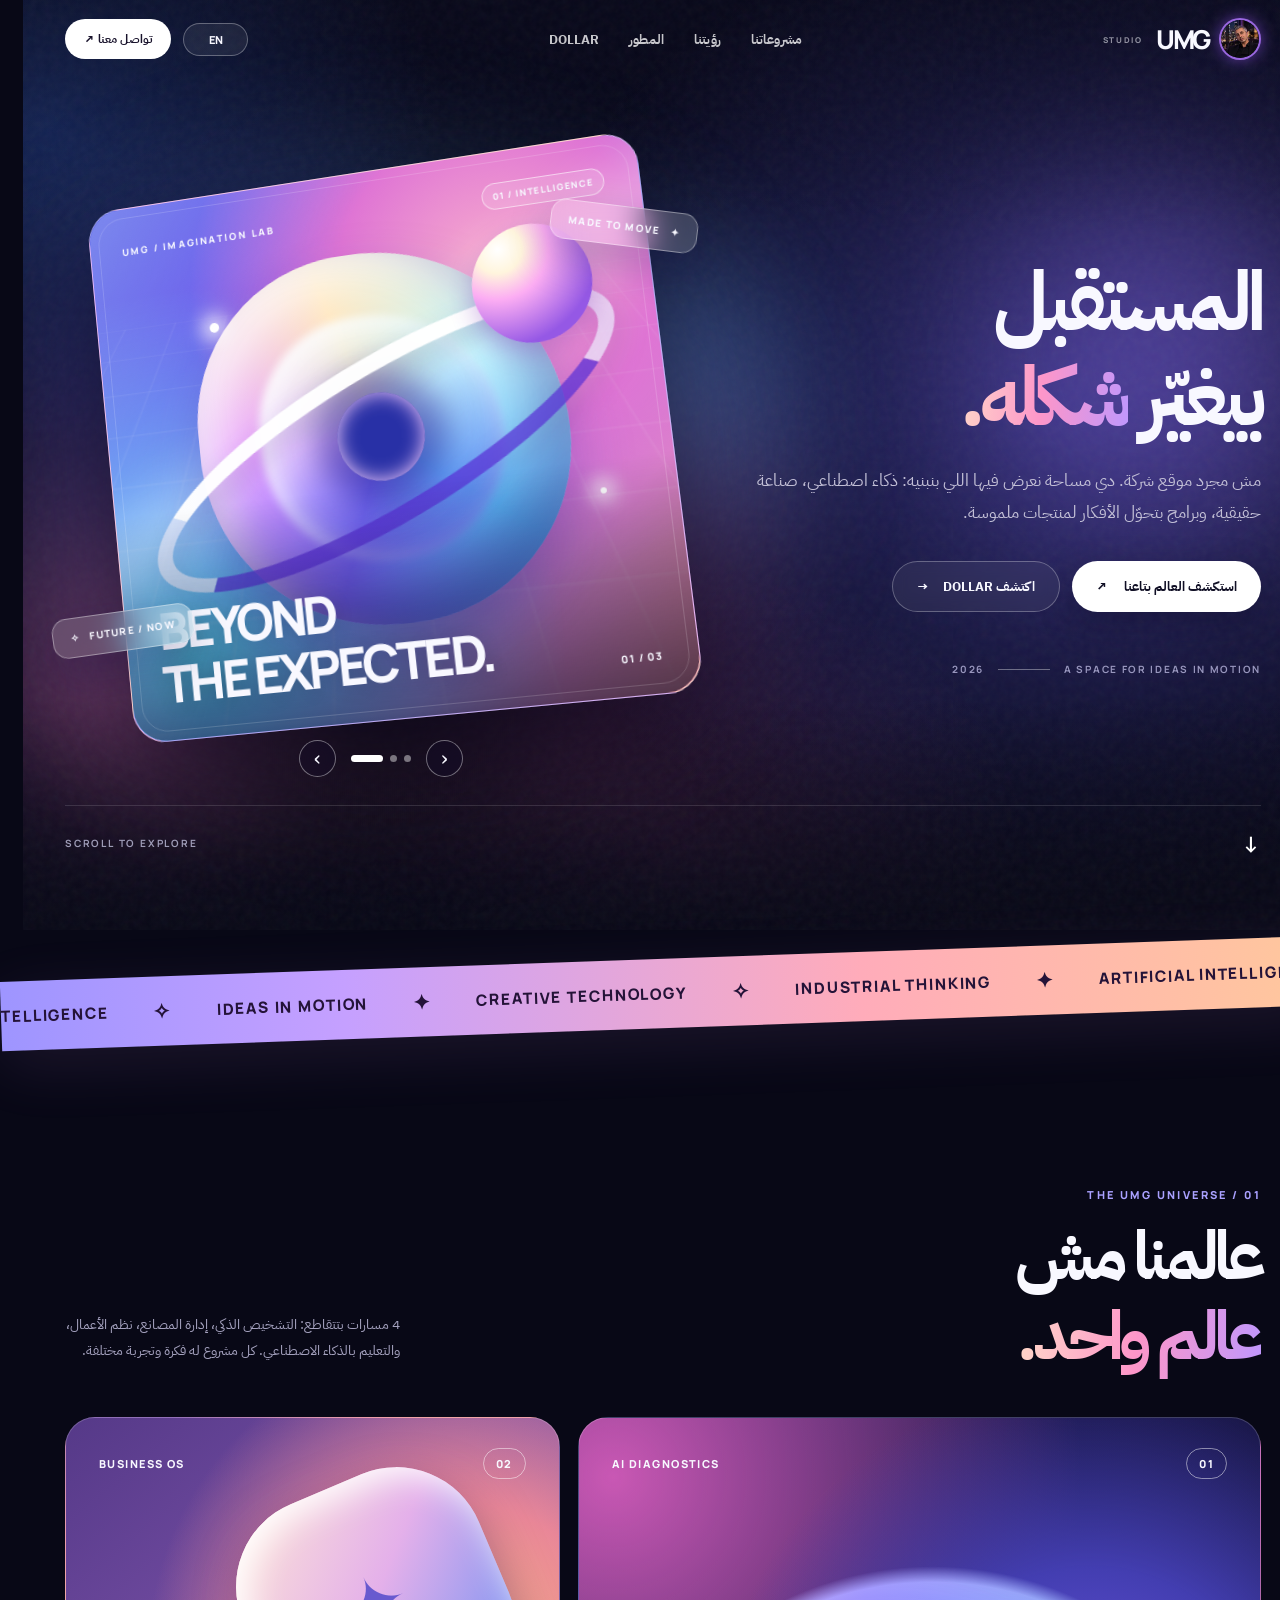
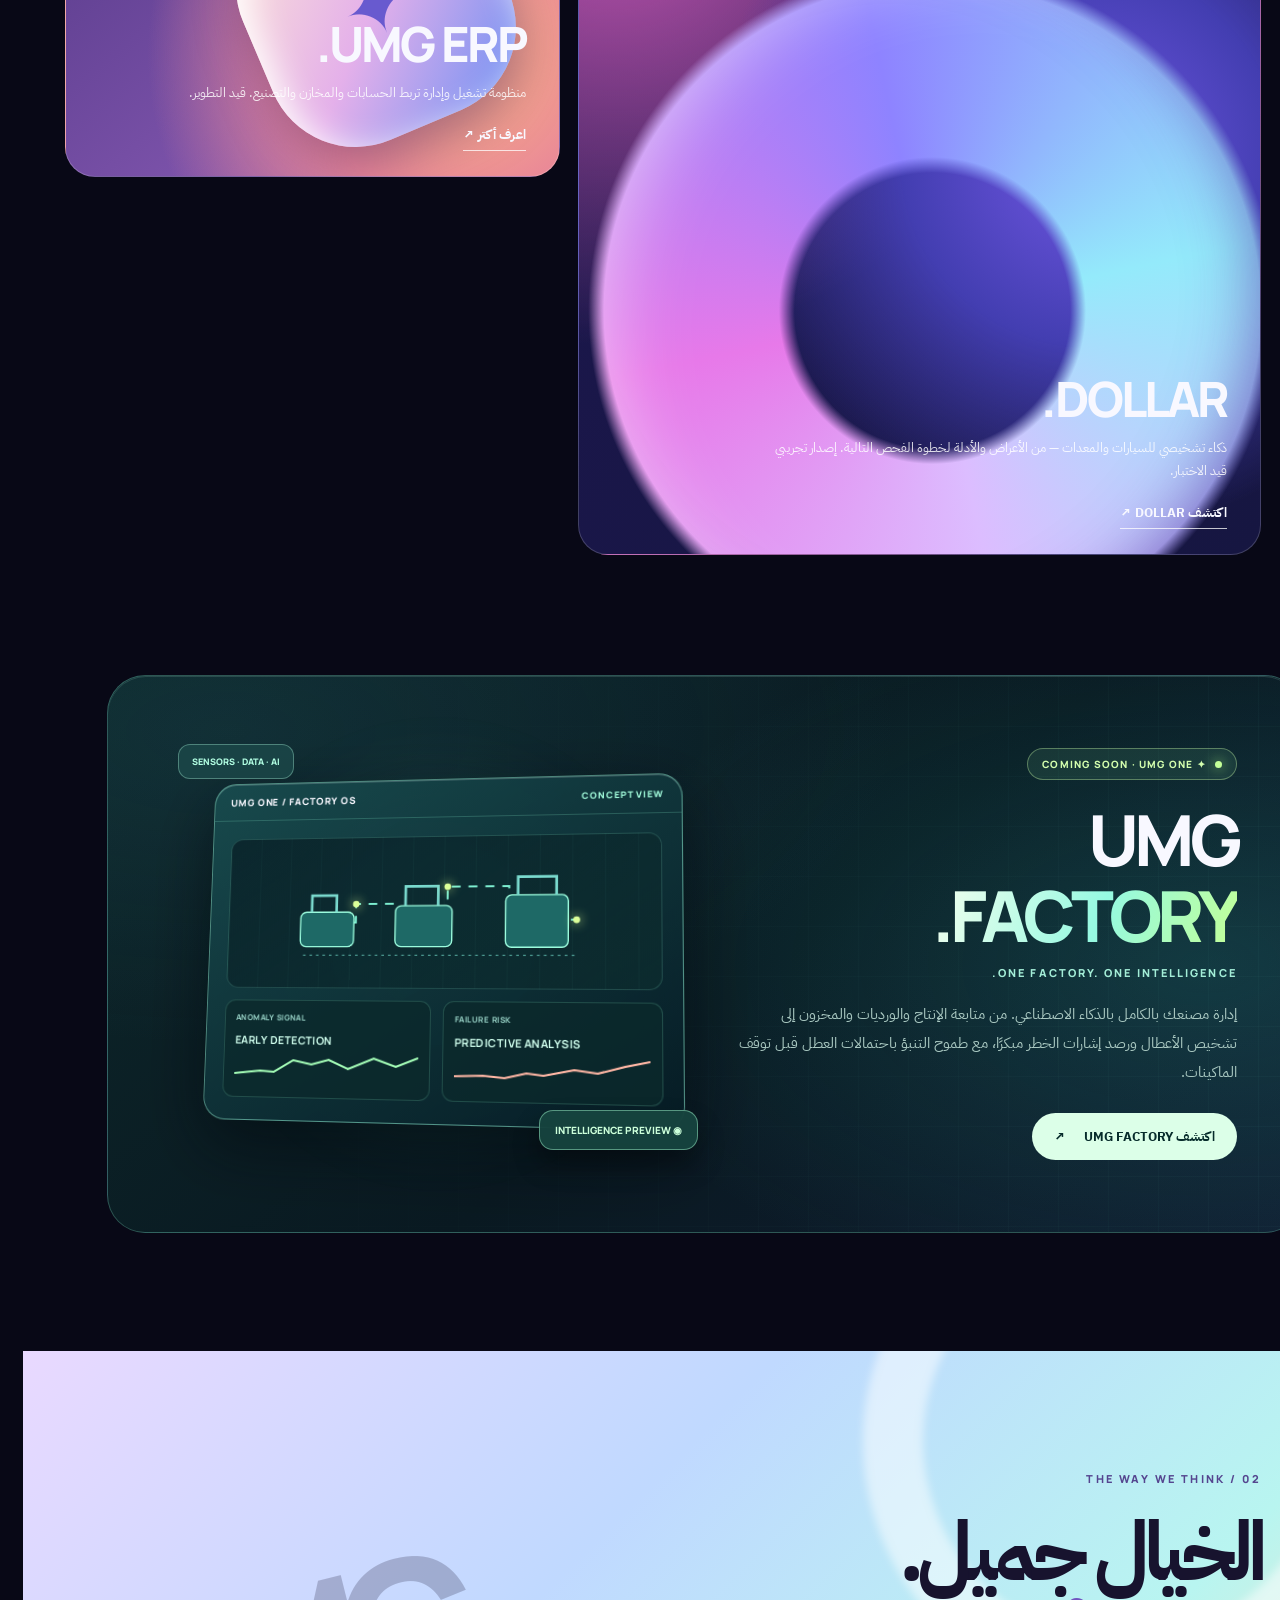
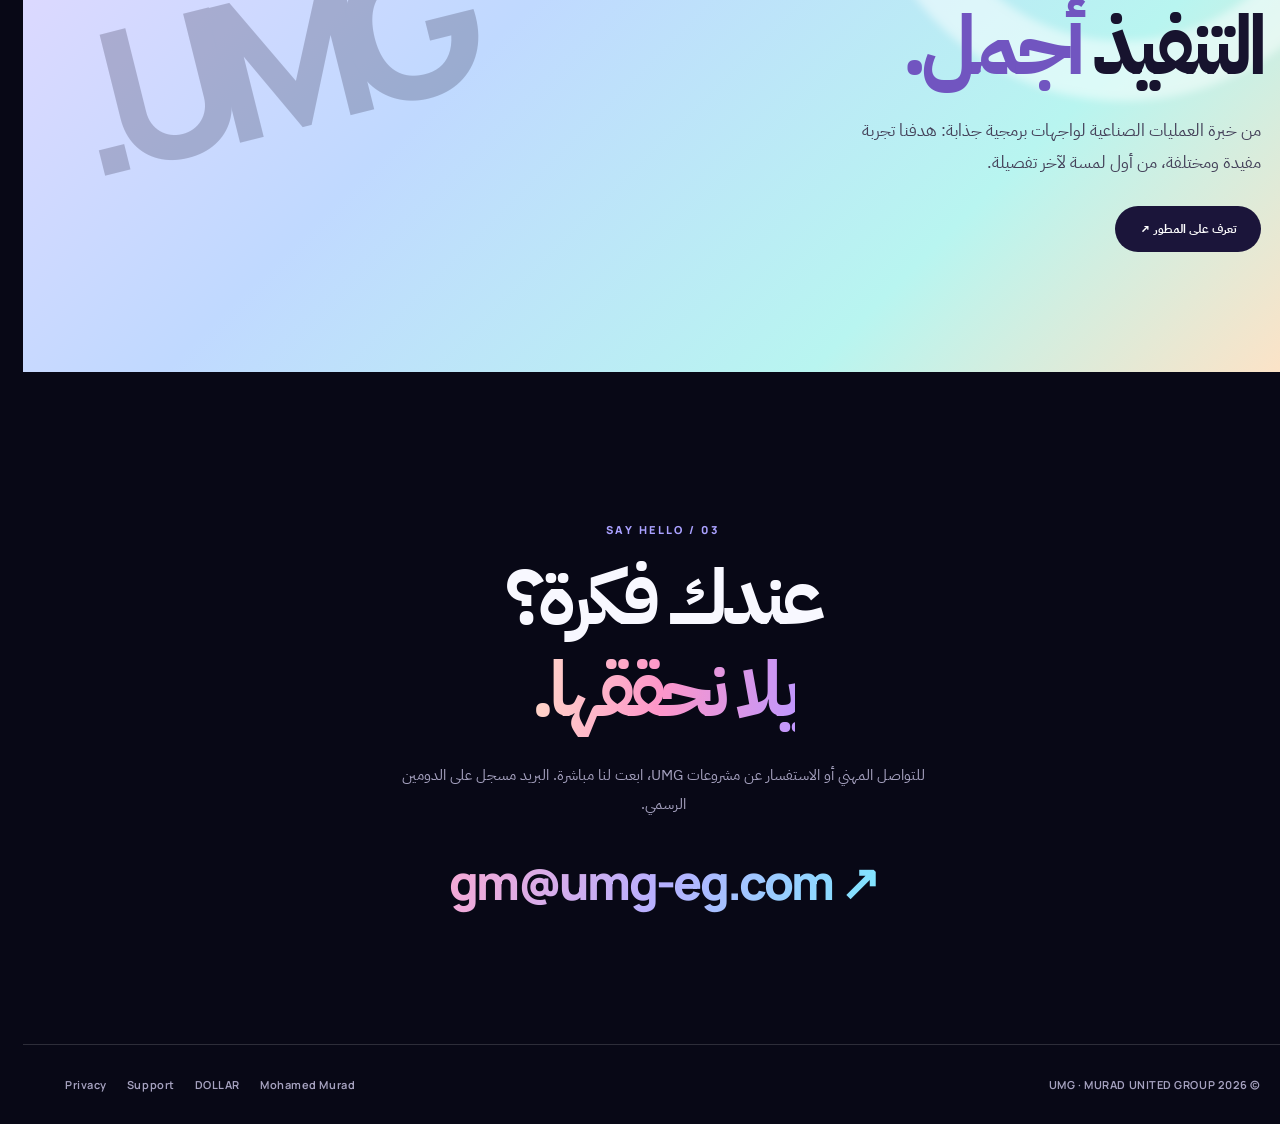
==== index.html @ e3a5de1d "feat(header): use Mohmd Murad original portrait beside UMG brand" ====
<!DOCTYPE html>
<html lang="ar" dir="rtl">
<head>
<meta charset="utf-8">
<meta name="viewport" content="width=device-width,initial-scale=1,viewport-fit=cover">
<meta name="theme-color" content="#08091b">
<meta name="description" content="UMG | Murad United Group — a creative universe bridging real-world manufacturing, AI, software and future-facing ideas.">
<meta property="og:type" content="website"><meta property="og:title" content="UMG — The Future Takes Shape"><meta property="og:description" content="Where industrial intelligence meets extraordinary ideas."><meta property="og:url" content="https://umg-eg.com/">
<link rel="canonical" href="https://umg-eg.com/">
<link rel="icon" type="image/png" href="/assets/logo/favicon.png">
<link rel="apple-touch-icon" href="/assets/logo/umg-logo.png">
<title>UMG — The Future Takes Shape</title>
<link rel="preconnect" href="https://fonts.googleapis.com">
<link rel="preconnect" href="https://fonts.gstatic.com" crossorigin>
<link href="https://fonts.googleapis.com/css2?family=Manrope:wght@400;500;600;700;800&family=IBM+Plex+Sans+Arabic:wght@400;500;600;700&display=swap" rel="stylesheet">
<style>
:root{color-scheme:dark;--ink:#f8f8ff;--dim:#bab9d1;--dark:#090919;--stroke:rgba(255,255,255,.15);--cyan:#83fbff;--pink:#ff89d8;--purple:#a295ff;--orange:#ffc68b;--green:#9effd7;--page:1250px;font-family:"IBM Plex Sans Arabic","Manrope",system-ui,sans-serif}
*{box-sizing:border-box}html{scroll-behavior:smooth}body{margin:0;background:#080816;color:var(--ink);overflow-x:hidden}a{color:inherit;text-decoration:none}button{font:inherit;color:inherit}::selection{background:#9d8aff;color:#090919}
.container{width:min(var(--page),calc(100% - 84px));margin-inline:auto}
#progress{position:fixed;top:0;left:0;height:3px;background:linear-gradient(90deg,#65e7fd,#e68cfa,#ffc17f);z-index:200;width:0;pointer-events:none}
.topbar{position:fixed;top:0;inset-inline:0;z-index:60;padding:18px 0;transition:background .3s,backdrop-filter .3s}
.topbar.is-scrolled{background:rgba(8,8,23,.72);backdrop-filter:blur(23px);border-bottom:1px solid rgba(255,255,255,.06)}
.nav-inner{display:flex;align-items:center;justify-content:space-between;gap:28px}
.brand{display:inline-flex;align-items:center;gap:10px;font-family:Manrope,sans-serif;font-weight:800;font-size:26px;letter-spacing:-.095em;white-space:nowrap}
.brand-mark{display:grid;place-items:center;width:42px;height:42px;border:1px solid rgba(255,255,255,.32);border-radius:13px;background:linear-gradient(142deg,rgba(255,255,255,.27),rgba(139,112,255,.1));box-shadow:inset 0 1px rgba(255,255,255,.25);font-size:11px;letter-spacing:-.06em}
.brand-mark b{background:linear-gradient(120deg,#fff,#8de8ff,#ffa4ea);-webkit-background-clip:text;background-clip:text;color:transparent}
.desktop-links{display:flex;align-items:center;gap:30px;font-weight:650;font-size:13px;color:rgba(255,255,255,.77)}.desktop-links a{transition:color .2s}.desktop-links a:hover{color:white}
.nav-tools{display:flex;gap:12px;align-items:center}.language{border:1px solid rgba(255,255,255,.3);background:rgba(255,255,255,.07);cursor:pointer;padding:8px 15px;border-radius:99px;font:800 11px Manrope,sans-serif;min-width:65px}.nav-contact{background:white;color:#18122b;padding:11px 19px;border-radius:99px;font-weight:800;font-size:12px;white-space:nowrap}
.hamburger{display:none;background:rgba(255,255,255,.1);border:1px solid var(--stroke);border-radius:50%;width:40px;height:40px;cursor:pointer}
.mobile-menu{display:none}
.hero{position:relative;min-height:930px;isolation:isolate;overflow:hidden;background:#08081b;padding-top:125px}
.hero::before{content:"";position:absolute;inset:0;z-index:-5;background:radial-gradient(ellipse 54% 65% at 81% 44%,rgba(91,87,226,.38),transparent 82%),radial-gradient(ellipse 39% 44% at 2% 14%,rgba(55,111,237,.3),transparent 78%),radial-gradient(ellipse 34% 37% at 51% 90%,rgba(218,82,165,.19),transparent 80%)}
.hero::after{content:"";position:absolute;inset:0;z-index:-3;background:linear-gradient(0deg,#080816 0,transparent 25%,transparent 75%,rgba(5,6,20,.3) 100%);pointer-events:none}
.aurora{position:absolute;z-index:-4;pointer-events:none;filter:blur(70px);opacity:.5;border-radius:50%;animation:floatAurora 15s ease-in-out infinite alternate}
.aurora-a{width:600px;height:520px;top:100px;right:-150px;background:radial-gradient(circle,#9470ff,transparent 65%)}
.aurora-b{width:520px;height:480px;bottom:0;left:-120px;background:radial-gradient(circle,#fd72cb,transparent 69%);animation-delay:-8s}
.aurora-c{width:360px;height:380px;top:200px;left:35%;background:radial-gradient(circle,#3bacff,transparent 70%);animation-delay:-4s}
@keyframes floatAurora{to{transform:translate3d(12%,8%,0) scale(1.2)}}
.glass-grain{position:absolute;inset:0;opacity:.19;z-index:-2;pointer-events:none;background-image:url("data:image/svg+xml,%3Csvg viewBox='0 0 160 160' xmlns='http://www.w3.org/2000/svg'%3E%3Cfilter id='n'%3E%3CfeTurbulence type='fractalNoise' baseFrequency='.75' numOctaves='3' stitchTiles='stitch'/%3E%3C/filter%3E%3Crect width='100%25' height='100%25' filter='url(%23n)' opacity='.25'/%3E%3C/svg%3E")}
.hero-layout{display:grid;grid-template-columns:.93fr 1.07fr;align-items:center;gap:14px;min-height:680px}
.hero-copy{position:relative;z-index:8;padding-bottom:30px}
.eyebrow{display:inline-flex;align-items:center;gap:10px;letter-spacing:.26em;font:700 11px Manrope,sans-serif;color:#ececff;text-transform:uppercase}
.glow-dot{display:inline-block;width:8px;height:8px;border-radius:50%;background:var(--cyan);box-shadow:0 0 17px var(--cyan)}
h1,h2,h3,p{margin-top:0}
.hero h1{font-weight:700;line-height:1.16;font-size:clamp(57px,6.4vw,101px);letter-spacing:-.075em;margin:31px 0 20px;text-wrap:balance}
.grad-text{background:linear-gradient(95deg,#ffd9c8 0%,#fd96c9 25%,#bd97ff 52%,#82e8fe 82%,#abfff1 100%);-webkit-background-clip:text;background-clip:text;color:transparent;background-size:200% 100%;animation:gradFlow 8s ease-in-out infinite alternate}
@keyframes gradFlow{to{background-position:100% 0}}
.hero-description{max-width:505px;line-height:1.95;color:#c2bfd6;font-size:clamp(15px,1.3vw,18px);margin-bottom:32px}
.hero-buttons{display:flex;align-items:center;gap:12px;flex-wrap:wrap}
.primary-btn{display:inline-flex;align-items:center;justify-content:center;gap:16px;background:white;color:#100f25;padding:16px 24px;border-radius:99px;font-weight:800;font-size:13px;box-shadow:0 12px 35px rgba(5,5,19,.25);transition:transform .25s,box-shadow .25s}.primary-btn:hover{transform:translateY(-4px);box-shadow:0 18px 50px rgba(179,165,255,.2)}
.ghost-btn{display:inline-flex;align-items:center;gap:14px;border:1px solid rgba(255,255,255,.28);padding:15px 24px;border-radius:99px;background:rgba(255,255,255,.06);backdrop-filter:blur(8px);font-weight:650;font-size:13px;transition:background .2s}.ghost-btn:hover{background:rgba(255,255,255,.15)}
.hero-micro{margin-top:50px;display:flex;align-items:center;gap:14px;font:700 10px Manrope,sans-serif;letter-spacing:.17em;color:#9997be;text-transform:uppercase}
.hero-micro i{display:block;width:52px;height:1px;background:rgba(255,255,255,.37)}
/* Kinetic visual stage */
.kinetic{position:relative;width:min(100%,640px);aspect-ratio:1/1.05;justify-self:end;perspective:1500px;touch-action:pan-y}
.stage-glow{position:absolute;inset:7% -10% 3%;background:conic-gradient(from 20deg,rgba(81,186,254,.5),rgba(234,93,180,.55),rgba(226,133,91,.4),rgba(107,91,229,.7),rgba(81,186,254,.5));filter:blur(72px);opacity:.5;border-radius:50%;animation:rotateGlow 22s linear infinite}
@keyframes rotateGlow{to{transform:rotate(360deg)}}
.stage-shadow{position:absolute;inset:18% 0 0;border-radius:50%;background:radial-gradient(ellipse,rgba(2,2,16,.7),transparent 70%);transform:translateY(20%) scaleX(.75);filter:blur(25px)}
.flipbox{position:absolute;inset:5% 5% 12%;border-radius:34px;transform-style:preserve-3d;transform:rotate(-7deg) rotateY(-9deg) rotateX(5deg);transition:transform .75s cubic-bezier(.22,1,.36,1),box-shadow .6s;box-shadow:0 42px 100px rgba(0,0,20,.6),inset 0 0 2px rgba(255,255,255,.7);cursor:grab}
.flipbox.is-flipping{transform:rotate(3deg) rotateY(88deg) scale(.88)!important}
.poster{position:absolute;inset:0;overflow:hidden;border-radius:34px;border:1px solid rgba(255,255,255,.49);background:linear-gradient(145deg,#454ceb,#d772ef,#ffac95);backface-visibility:hidden;isolation:isolate;box-shadow:inset 0 3px rgba(255,255,255,.34)}
.poster:before{content:"";position:absolute;inset:0;z-index:4;pointer-events:none;background:linear-gradient(142deg,rgba(255,255,255,.22),transparent 25% 77%,rgba(0,0,0,.28)),linear-gradient(0deg,rgba(5,4,34,.54),transparent 42%);border-radius:inherit}
.poster:after{content:"";position:absolute;inset:9px;border:1px solid rgba(255,255,255,.16);border-radius:27px;z-index:5;pointer-events:none}
.scene{position:absolute;inset:0;opacity:0;visibility:hidden;transform:scale(1.08);transition:opacity .55s,transform .85s;overflow:hidden}.scene.active{opacity:1;visibility:visible;transform:scale(1)}
.scene-1{background:radial-gradient(circle at 73% 23%,#f9b1cd 0,#df75d4 27%,transparent 53%),radial-gradient(circle at 12% 85%,#5bd8f9,transparent 55%),linear-gradient(125deg,#273ce3,#a062f3 50%,#f69bad)}
.scene-2{background:radial-gradient(circle at 20% 15%,#ffe5b0,transparent 48%),radial-gradient(circle at 83% 70%,#ff616e,transparent 50%),linear-gradient(135deg,#dd8274,#f2ba8a 40%,#3c66c4)}
.scene-3{background:radial-gradient(circle at 83% 7%,#b6ffe6,transparent 43%),radial-gradient(circle at 12% 84%,#d5a1fd,transparent 53%),linear-gradient(138deg,#386bd4,#6eb7da 47%,#7a64ea)}
.scene .beam{position:absolute;width:140%;height:25%;left:-20%;top:27%;transform:rotate(-28deg);background:linear-gradient(0deg,transparent,rgba(255,255,255,.32),transparent);filter:blur(13px)}
.scene-grid{position:absolute;inset:0;opacity:.38;background:repeating-linear-gradient(0deg,transparent 0 48px,rgba(255,255,255,.17) 49px 50px),repeating-linear-gradient(90deg,transparent 0 48px,rgba(255,255,255,.14) 49px 50px);mask-image:linear-gradient(0deg,transparent,black 44% 100%);transform:perspective(500px) rotateX(43deg) scale(1.5) translateY(16%)}
.art-orb{position:absolute;width:66%;aspect-ratio:1;left:17%;top:15%;border-radius:45% 55% 48% 52%;background:conic-gradient(from 55deg,#c9f8ff,#5fc1ff,#7767fa,#e8a4ff,#ffe8c2,#c9f8ff);box-shadow:inset -30px -30px 55px rgba(32,8,114,.34),inset 25px 25px 42px rgba(255,255,255,.68),0 28px 55px rgba(58,47,158,.34);animation:orbFloat 8s ease-in-out infinite}
.art-orb:before{content:"";position:absolute;inset:17%;border-radius:inherit;background:linear-gradient(135deg,rgba(255,255,255,.94),rgba(119,218,255,.15) 45%,rgba(106,31,224,.4));filter:blur(4px);box-shadow:inset 10px 10px 30px rgba(255,255,255,.75)}
.art-orb:after{content:"";position:absolute;inset:38%;border-radius:50%;background:#2830a6;box-shadow:0 0 33px 22px rgba(44,33,150,.55),inset 0 0 20px #f4ccff}
@keyframes orbFloat{50%{transform:translateY(-17px) rotate(14deg);border-radius:55% 45% 56% 44%}}
.ring{position:absolute;width:93%;height:30%;left:3.5%;top:35%;border:17px solid rgba(239,241,255,.7);border-top-color:rgba(255,255,255,.97);border-bottom-color:rgba(91,50,214,.72);border-radius:50%;transform:rotate(-24deg);filter:drop-shadow(0 12px 13px rgba(47,27,110,.2));animation:ringMove 10s ease-in-out infinite;z-index:2}
@keyframes ringMove{50%{transform:rotate(-17deg) translateY(-9px)}}
.art-orb-mini{position:absolute;right:10%;top:14%;width:21%;aspect-ratio:1;border-radius:50%;background:radial-gradient(circle at 25% 18%,white,#fff5dd 18%,#fcadf3 38%,#9558e5 75%);box-shadow:0 10px 25px #8a3cba55;z-index:3}
.cylinder{position:absolute;border-radius:50% 50% 37% 37%;background:linear-gradient(110deg,#fce0d0,#ffa968 19%,#ea5466 43%,#b751f2 76%,#6fd0fa 100%);box-shadow:inset 14px 0 30px rgba(255,255,255,.65),inset -15px -8px 32px rgba(91,36,131,.4),0 30px 44px #6a2a6155;transform:rotate(-25deg);animation:cylinderFloat 8s ease-in-out infinite}
.cyl-one{width:40%;height:75%;top:5%;right:25%}.cyl-two{width:24%;height:56%;top:27%;right:56%;animation-delay:-3s;background:linear-gradient(112deg,#fffed9,#e8b8ff 30%,#659bf8 70%,#3b61b4)}.cyl-three{width:23%;height:47%;top:22%;right:5%;animation-delay:-6s;background:linear-gradient(110deg,#fff3b6,#ec88a0 45%,#7b62d0)}
@keyframes cylinderFloat{50%{transform:translateY(-16px) rotate(-18deg)}}
.sparkle{position:absolute;width:10px;height:10px;border-radius:50%;background:white;box-shadow:0 0 18px 9px rgba(255,255,255,.7);z-index:2}
.sp1{top:24%;left:21%}.sp2{right:12%;top:63%;width:6px;height:6px}
.glass-screen{position:absolute;inset:16% 15% 27%;border-radius:22px;background:linear-gradient(150deg,rgba(255,255,255,.75),rgba(208,240,255,.32));box-shadow:25px 28px 50px rgba(17,45,117,.34),inset 1px 1px rgba(255,255,255,.9);backdrop-filter:blur(10px);transform:rotate(-11deg) skew(1deg,2deg);border:1px solid rgba(255,255,255,.8);padding:8%;display:flex;flex-direction:column;gap:8px;animation:screenFloat 7s ease-in-out infinite}
@keyframes screenFloat{50%{transform:rotate(-8deg) translateY(-13px)}}
.glass-title{height:8px;width:38%;border-radius:20px;background:rgba(39,75,156,.44)}
.glass-chart{height:57%;display:flex;align-items:end;gap:6%;padding-top:10%}
.glass-chart i{flex:1;border-radius:10px 10px 3px 3px;background:linear-gradient(0deg,#5f67e8,#73f1ff);box-shadow:0 0 20px rgba(85,222,247,.25);height:var(--h)}
.glass-dash{height:7px;border-radius:20px;background:rgba(61,90,173,.25);width:var(--w)}
.float-tile{position:absolute;width:26%;aspect-ratio:1;right:4%;top:13%;background:linear-gradient(130deg,#ffeffe,#c7b8ff 50%,#70baf7);border:1px solid white;border-radius:26px;transform:rotate(17deg);box-shadow:0 14px 34px rgba(18,53,109,.36)}
.float-tile:after{content:"✦";position:absolute;top:10%;right:20%;font-size:clamp(46px,6vw,80px);color:#6960c8}
.poster-top,.poster-bottom{position:absolute;left:34px;right:34px;z-index:8;display:flex;justify-content:space-between;align-items:center;direction:ltr}
.poster-top{top:31px}.poster-bottom{bottom:29px;align-items:end}
.poster-top small{font:900 10px Manrope,sans-serif;letter-spacing:.22em}.poster-top .tag{border:1px solid rgba(255,255,255,.55);border-radius:100px;padding:6px 10px;font:800 9px Manrope,sans-serif;letter-spacing:.12em;background:rgba(255,255,255,.13)}
.poster-bottom strong{font:800 clamp(28px,4vw,53px)/1.07 Manrope,sans-serif;letter-spacing:-.07em;text-shadow:0 3px 18px rgba(0,0,0,.17)}
.poster-bottom span{font:800 10px Manrope,sans-serif;letter-spacing:.1em;white-space:nowrap}
.poster-light{position:absolute;inset:-1px;pointer-events:none;background:linear-gradient(112deg,rgba(255,255,255,.23),transparent 37%);z-index:7}
.floater{position:absolute;z-index:9;padding:12px 17px;border-radius:15px;backdrop-filter:blur(17px);background:rgba(255,255,255,.16);border:1px solid rgba(255,255,255,.38);box-shadow:0 17px 42px rgba(20,13,71,.25);font:800 10px Manrope,sans-serif;letter-spacing:.13em;white-space:nowrap;animation:badgeFloat 7s ease-in-out infinite}
.float-one{top:11%;right:0;transform:rotate(7deg)}.float-two{bottom:22%;left:-2%;animation-delay:-3.2s;transform:rotate(-8deg)}
@keyframes badgeFloat{50%{translate:0 -13px}}
.scene-controls{display:flex;position:absolute;bottom:3%;left:50%;transform:translateX(-50%);z-index:14;align-items:center;gap:15px;direction:ltr}
.scene-controls button{display:grid;place-items:center;width:37px;height:37px;border:1px solid rgba(255,255,255,.4);border-radius:50%;background:rgba(15,13,47,.22);backdrop-filter:blur(10px);cursor:pointer;font-size:22px;transition:background .2s}.scene-controls button:hover{background:rgba(255,255,255,.23)}
.dots{display:flex;gap:7px}.dots button{display:block;width:7px;height:7px;background:rgba(255,255,255,.43);padding:0;border:0;border-radius:15px;transition:width .3s,background .3s}.dots button.active{width:32px;background:white}
.scrollhint{padding-top:10px;display:flex;justify-content:space-between;align-items:center;border-top:1px solid rgba(255,255,255,.13);font:700 10px Manrope,sans-serif;letter-spacing:.18em;color:#9e9cb7;height:65px;position:relative;z-index:4;direction:ltr}
.scrollhint .arrow{font-size:22px;color:white}
.marquee{overflow:hidden;background:linear-gradient(90deg,#9e95ff,#c5a0ff 26%,#ffacba 65%,#ffc89c);color:#241338;transform:rotate(-2deg) scale(1.035);margin:30px 0 110px;box-shadow:0 15px 60px rgba(219,151,250,.1)}
.marquee-track{display:flex;align-items:center;gap:43px;white-space:nowrap;font:800 15px Manrope,sans-serif;padding:20px 0;min-width:max-content;animation:marquee 25s linear infinite;letter-spacing:.1em}.marquee-track b{font-size:20px}
@keyframes marquee{to{transform:translateX(-50%)}}
.section{padding:50px 0 115px;scroll-margin-top:105px}
.sec-head{display:flex;align-items:end;justify-content:space-between;gap:30px;margin-bottom:39px}
.sec-overline{font:800 11px Manrope,sans-serif;letter-spacing:.22em;color:#aaa1ff}
.sec-title{font-size:clamp(43px,5.2vw,74px);line-height:1.2;letter-spacing:-.075em;font-weight:700;margin:16px 0 0}.sec-note{max-width:335px;color:#a4a1be;line-height:1.85;font-size:14px}
.portfolio{display:grid;grid-template-columns:1.16fr .84fr;gap:18px;grid-auto-rows:minmax(295px,auto)}
.work-card{position:relative;overflow:hidden;border-radius:30px;min-height:360px;display:flex;flex-direction:column;justify-content:space-between;padding:30px 33px;isolation:isolate;border:1px solid rgba(255,255,255,.18);transition:transform .35s cubic-bezier(.22,1,.36,1),border .35s}
.work-card:hover{transform:translateY(-7px);border-color:rgba(255,255,255,.47)}
.work-card.one{grid-row:span 2;min-height:715px;background:radial-gradient(circle at 75% 46%,#7057e3 0,#433eb1 29%,transparent 58%),radial-gradient(circle at 5% 8%,#c958b4,transparent 50%),linear-gradient(130deg,#1c174e,#161641)}
.work-card.two{background:radial-gradient(circle at 80% 66%,#fdb983 0,#e98798 33%,transparent 68%),linear-gradient(140deg,#553988,#9563c0)}
.work-card.three{background:radial-gradient(circle at 85% 75%,#74d8da 0,#54a8ca 28%,transparent 60%),linear-gradient(140deg,#194e8b,#263a8e)}
.w-top{z-index:3;display:flex;justify-content:space-between;align-items:center;font:800 11px Manrope,sans-serif;letter-spacing:.13em;direction:ltr}
.w-top .idx{border:1px solid rgba(255,255,255,.48);border-radius:99px;padding:7px 12px}
.w-bottom{z-index:3}.w-bottom h3{font:800 clamp(33px,3.8vw,62px)/1.12 Manrope,sans-serif;letter-spacing:-.06em;margin:0 0 10px}
.w-bottom p{font-size:13px;max-width:460px;line-height:1.8;color:rgba(255,255,255,.84);margin:0 0 17px}.w-bottom a{font-size:13px;font-weight:800;border-bottom:1px solid rgba(255,255,255,.75);padding-bottom:6px}
.card-art{position:absolute;pointer-events:none;z-index:1}
.one .card-art{width:110%;aspect-ratio:1;top:16%;left:-3%;border-radius:50%;background:conic-gradient(from 10deg,#8e83ff,#94eafb,#dcbdff,#e779e9,#8e83ff);box-shadow:inset 38px 35px 80px #ffffff8c,inset -33px -33px 70px #4e1e9eab,0 25px 80px #10004166;mask-image:radial-gradient(circle,transparent 0 26%,black 29% 62%,transparent 65%);transform:rotate(-22deg);animation:artSpin 26s linear infinite}
@keyframes artSpin{to{transform:rotate(338deg)}}
.two .card-art{width:52%;aspect-ratio:1;top:17%;right:11%;border-radius:35%;background:linear-gradient(135deg,#ffe9d5,#e4b0ea 49%,#668ef4);box-shadow:inset 8px 11px 35px #fff,0 18px 45px #69386d88;transform:rotate(-23deg)}
.two .card-art:after{content:"✦";position:absolute;inset:0;display:grid;place-items:center;font-size:80px;color:#685acf}
.three .card-art{width:52%;aspect-ratio:1;top:13%;right:9%;border-radius:49%;background:radial-gradient(circle at 27% 25%,#eeffff,#6ef7f7 32%,#5667d8 70%,#282bb1);box-shadow:inset -13px -15px 30px #2f43a8,0 25px 45px #05387988}
.about-band{background:linear-gradient(135deg,#e9d9ff,#c0d9ff 40%,#b8f5f0 74%,#ffe2c5);color:#17132e;position:relative;overflow:hidden;padding:120px 0;margin:0 0 80px}
.about-band:before{content:"";position:absolute;width:400px;height:400px;right:-80px;top:-170px;border:60px solid rgba(255,255,255,.5);border-radius:50%;filter:blur(4px)}
.about-flex{display:flex;justify-content:space-between;align-items:center;gap:55px;position:relative}.about-band h2{font-size:clamp(44px,6.4vw,84px);line-height:1.15;letter-spacing:-.08em;margin:20px 0;max-width:730px}.about-band p{max-width:440px;font-size:17px;line-height:1.9;color:#45425a}
.about-band .lightbtn{display:inline-block;padding:14px 25px;background:#1b153a;color:white;border-radius:99px;font-weight:800;font-size:12px;margin-top:10px}
.about-symbol{font:900 clamp(90px,15vw,210px)/1 Manrope,sans-serif;letter-spacing:-.15em;opacity:.22;transform:rotate(-14deg);white-space:nowrap}
.contact-section{padding:70px 0 130px;text-align:center}.contact-section .sec-title{font-size:clamp(46px,6vw,88px)}.contact-section p{color:#a5a1bf;line-height:1.9;font-size:15px;margin:24px auto 31px;max-width:560px}
.email-link{display:inline-block;font:800 clamp(23px,4vw,48px) Manrope,sans-serif;letter-spacing:-.055em;background:linear-gradient(110deg,#f8a9d3,#b7b0ff,#7ee7ff);color:transparent;background-clip:text;-webkit-background-clip:text;direction:ltr;unicode-bidi:isolate}
.footer{padding:32px 0;border-top:1px solid var(--stroke)}.foot-inner{display:flex;justify-content:space-between;align-items:center;flex-wrap:wrap;gap:22px;color:#a6a2c0;font:650 11px Manrope,sans-serif;letter-spacing:.05em}
.foot-links{display:flex;flex-wrap:wrap;gap:20px}.foot-links a:hover{color:white}
.reveal{opacity:0;transform:translateY(30px);transition:opacity .8s ease,transform .8s cubic-bezier(.2,.8,.2,1)}.reveal.visible{opacity:1;transform:translateY(0)}
[data-lang=en]{display:none}html.en{direction:ltr}html.en [data-lang=ar]{display:none}html.en [data-lang=en]{display:initial}html.en .hero-layout{direction:ltr}html.en .poster-bottom{direction:ltr}
@media(max-width:1100px){.container{width:calc(100% - 50px)}.desktop-links{gap:18px}.hero-layout{grid-template-columns:1fr 1fr}.hero h1{font-size:clamp(49px,6.1vw,78px)}.flipbox{inset:10% 2% 19%}.kinetic{align-self:center}}
@media(max-width:760px){
.container{width:calc(100% - 40px)}.topbar{padding:12px 0}.brand{font-size:21px}.brand-mark{width:37px;height:37px}.desktop-links,.nav-contact{display:none}.hamburger{display:block}.mobile-menu{position:absolute;top:68px;left:15px;right:15px;padding:24px;border:1px solid rgba(255,255,255,.26);border-radius:23px;background:rgba(22,20,55,.94);backdrop-filter:blur(22px);box-shadow:0 25px 60px rgba(0,0,0,.3);z-index:70;flex-direction:column;gap:16px;font-size:18px;font-weight:700}.mobile-menu.open{display:flex}.hero{min-height:0;padding-top:92px}.hero-layout{display:flex;flex-direction:column;gap:4px;min-height:0}.hero-copy{width:100%;padding:0}.hero h1{font-size:clamp(51px,12.4vw,81px);margin:23px 0 13px;line-height:1.17}.hero-description{font-size:14px;max-width:430px;line-height:1.85;margin-bottom:22px}.hero-buttons{gap:8px}.primary-btn,.ghost-btn{font-size:12px;padding:12px 17px}.hero-micro{display:none}.kinetic{width:min(100%,470px);align-self:center;aspect-ratio:1/.99;margin-top:8px;margin-bottom:26px}.flipbox{inset:7% 8% 10%;border-radius:26px;transform:rotate(-6deg) rotateY(-8deg) rotateX(5deg)}.poster{border-radius:25px}.poster:after{inset:6px;border-radius:21px}.floater{font-size:8px;padding:9px 12px}.float-one{top:6%;right:0}.float-two{bottom:21%;left:0}.poster-top,.poster-bottom{left:21px;right:21px}.poster-top{top:21px}.poster-bottom{bottom:20px}.poster-bottom strong{font-size:clamp(25px,7.5vw,44px)}.poster-top small{font-size:8px}.poster-top .tag{font-size:8px}.scene-controls{bottom:-1%}.scrollhint{height:52px}.marquee{margin:27px 0 65px}.marquee-track{padding:16px 0;font-size:12px;gap:25px}.section{padding:40px 0 78px}.sec-head{display:block}.sec-title{font-size:clamp(39px,11vw,63px)}.sec-note{margin-top:16px;font-size:13px}.portfolio{display:grid;grid-template-columns:1fr;gap:15px}.work-card.one{grid-row:auto;min-height:465px}.work-card{min-height:315px;border-radius:25px;padding:25px}.one .card-art{width:95%;top:-5%;left:4%}.two .card-art,.three .card-art{top:5%;width:45%}.w-bottom h3{font-size:39px}.about-band{padding:70px 0;margin-bottom:30px}.about-flex{display:block}.about-band h2{font-size:clamp(39px,10.5vw,64px)}.about-symbol{display:none}.contact-section{padding:60px 0 90px}.contact-section .sec-title{font-size:clamp(43px,11vw,68px)}.footer{padding:28px 0}.foot-inner{gap:23px}
}
@media(max-width:360px){.hero h1{font-size:46px}.hero-buttons{flex-wrap:wrap}.primary-btn,.ghost-btn{width:100%}.poster-bottom strong{font-size:24px}.kinetic{margin-top:2px}}
@media(prefers-reduced-motion:reduce){*,*:before,*:after{animation:none!important;transition:none!important;scroll-behavior:auto!important}.reveal{opacity:1;transform:none}}

/* UMG FACTORY cinematic teaser — concept, not a live service */
.factory-feature{position:relative;display:grid;grid-template-columns:.98fr 1.02fr;gap:24px;align-items:center;min-height:555px;margin:5px 0 118px;overflow:hidden;isolation:isolate;padding:55px clamp(30px,5.1vw,75px);border-radius:38px;border:1px solid rgba(148,255,223,.25);background:radial-gradient(ellipse 72% 86% at 92% 52%,rgba(40,169,153,.22),transparent 74%),radial-gradient(ellipse 75% 75% at 10% 10%,rgba(43,104,123,.17),transparent 75%),linear-gradient(140deg,#0d272a,#091921 54%,#101d31)}
.factory-feature:before{content:"";position:absolute;inset:0;z-index:-1;opacity:.35;background-image:linear-gradient(rgba(145,253,224,.09) 1px,transparent 1px),linear-gradient(90deg,rgba(145,253,224,.09) 1px,transparent 1px);background-size:50px 50px;mask-image:linear-gradient(100deg,transparent 7%,#000 100%)}
.factory-feature:after{content:"";position:absolute;inset:0;pointer-events:none;z-index:4;border-radius:inherit;box-shadow:inset 0 1px rgba(196,255,231,.14)}
.factory-badge{display:inline-flex;align-items:center;gap:9px;padding:8px 14px;border:1px solid rgba(208,255,170,.36);border-radius:999px;background:rgba(155,255,175,.09);font:800 10px Manrope,sans-serif;letter-spacing:.12em;color:#d4ffae}
.factory-badge:before{content:"";width:7px;height:7px;background:#c4ff98;border-radius:50%;box-shadow:0 0 13px #b2fc84;animation:factoryPulse 2.3s ease-in-out infinite}
@keyframes factoryPulse{50%{opacity:.38;box-shadow:0 0 23px #c1ff9a}}
.factory-feature h3{font:800 clamp(47px,5.5vw,76px)/1.07 Manrope,sans-serif;letter-spacing:-.072em;margin:22px 0 12px}
.factory-feature h3 .factory-gradient{background:linear-gradient(110deg,#f7ffef,#95f9e1 55%,#c4ff94);background-clip:text;-webkit-background-clip:text;color:transparent}
.factory-feature .factory-subtitle{font:800 11px Manrope,sans-serif;color:#a3edd7;letter-spacing:.19em;margin-bottom:20px}
.factory-feature .factory-body{max-width:530px;color:#a9c8c1;line-height:1.95;font-size:15px;margin:0 0 25px}
.factory-cta{display:inline-flex;align-items:center;gap:18px;font-size:13px;font-weight:850;padding:14px 22px;background:#dcffe8;color:#072c2b;border-radius:99px;transition:transform .22s,background .22s}.factory-cta:hover{transform:translateY(-3px);background:white}
.factory-mock{position:relative;aspect-ratio:1.12;max-width:500px;width:100%;justify-self:center}
.factory-halo{position:absolute;inset:5%;background:radial-gradient(circle,#56e7c75c,transparent 65%);filter:blur(33px);animation:factoryBreathe 9s ease-in-out infinite}
@keyframes factoryBreathe{50%{transform:scale(1.16);opacity:.65}}
.factory-screen{position:absolute;inset:10% 2% 12%;border-radius:23px;overflow:hidden;border:1px solid rgba(160,255,222,.45);background:linear-gradient(150deg,rgba(24,75,78,.94),rgba(5,27,36,.98));box-shadow:0 25px 70px rgba(0,8,13,.6),inset 0 1px rgba(242,255,252,.19);transform:perspective(1050px) rotateY(-9deg) rotateX(6deg);animation:factoryPanel 8s ease-in-out infinite}
@keyframes factoryPanel{50%{transform:perspective(1050px) rotateY(-5deg) rotateX(2deg) translateY(-8px)}}
.factory-screenbar{display:flex;justify-content:space-between;align-items:center;padding:12px 17px;border-bottom:1px solid rgba(144,252,215,.2);font:800 10px Manrope,sans-serif;letter-spacing:.09em;direction:ltr}
.factory-screenbar em{font-style:normal;color:#a4ffde;font-size:9px}
.factory-grid{display:grid;grid-template-columns:1fr 1fr;gap:12px;padding:19px;height:calc(100% - 42px);direction:ltr}
.factory-visual{grid-column:1/-1;min-height:0;border:1px solid rgba(145,255,223,.17);background:repeating-linear-gradient(90deg,rgba(102,235,205,.035) 0 1px,transparent 1px 32px),linear-gradient(145deg,rgba(6,27,35,.7),rgba(13,46,46,.5));border-radius:13px;display:grid;place-items:center;position:relative;overflow:hidden}
.factory-visual svg{width:90%;height:80%}
.factory-visual .pipe{stroke:#7defd1;stroke-width:3;fill:none;stroke-linecap:round;stroke-dasharray:11 14;animation:factoryFlow 6s linear infinite}
@keyframes factoryFlow{to{stroke-dashoffset:-200}}
.factory-visual .part{fill:#1e6966;stroke:#9dffe0;stroke-width:2}.factory-visual .sensor{fill:#dcff99;filter:drop-shadow(0 0 8px #ddff93)}
.factory-scan{position:absolute;left:0;right:0;top:-3%;height:28%;background:linear-gradient(180deg,transparent,rgba(146,255,221,.09),transparent);transform:translateY(-120%);animation:factorySweep 8s linear infinite}
@keyframes factorySweep{to{transform:translateY(550%)}}
.factory-stat{border:1px solid rgba(143,253,219,.17);border-radius:11px;padding:11px;background:rgba(11,40,43,.8);font:800 9px Manrope,sans-serif;letter-spacing:.05em;min-width:0}
.factory-stat small{display:block;color:#8fc8bd;font-size:8px;margin-bottom:10px}.factory-stat strong{display:block;color:#d0ffee;font-size:11px}.factory-stat svg{width:100%;height:26px;margin-top:5px}
.factory-stat polyline{stroke:#a5ffb8;stroke-width:2;fill:none}.factory-stat .warn{stroke:#ffb7a5}
.factory-flag{position:absolute;bottom:6%;right:-2%;background:rgba(24,70,65,.9);border:1px solid rgba(167,255,211,.45);border-radius:14px;padding:12px 15px;font:800 10px Manrope,sans-serif;color:#ccffda;backdrop-filter:blur(12px);box-shadow:0 15px 27px rgba(0,0,0,.32)}
.factory-caption{position:absolute;top:3%;left:-2%;border-radius:12px;background:rgba(28,73,74,.8);border:1px solid rgba(180,255,226,.34);padding:10px 13px;font:800 9px Manrope,sans-serif;color:#b2ffe3}
@media(max-width:900px){.factory-feature{grid-template-columns:1fr;gap:15px;padding:38px 24px;margin-bottom:70px}.factory-mock{max-width:425px;aspect-ratio:1.4}.factory-feature h3{font-size:clamp(44px,11vw,70px)}}
@media(max-width:760px){.factory-feature{border-radius:25px;margin-top:10px;padding:33px 22px;min-height:0}.factory-feature h3{font-size:clamp(42px,12vw,58px)}.factory-feature .factory-body{font-size:14px}.factory-mock{aspect-ratio:1.05;width:100%}.factory-screen{inset:10% 2% 12%;transform:none;animation:none}.factory-screenbar{font-size:8px}.factory-grid{padding:11px;gap:7px}.factory-flag{right:0;font-size:8px;padding:8px}.factory-caption{left:0;font-size:8px}}
@media(prefers-reduced-motion:reduce){.factory-badge:before,.factory-halo,.factory-screen,.factory-visual .pipe,.factory-scan{animation:none!important}}

.portrait-mark{border-radius:50%;overflow:hidden;padding:0;background:#17142d;border:2px solid rgba(178,119,255,.85);box-shadow:0 0 16px rgba(158,93,255,.55);flex-shrink:0}.portrait-mark img{display:block;width:100%;height:100%;object-fit:cover;object-position:center 42%;border-radius:50%}
</style>
</head>
<body>
<div id="progress" aria-hidden="true"></div>
<header class="topbar" id="topbar">
<div class="container nav-inner">
<a href="/" class="brand" aria-label="UMG home"><span class="brand-mark portrait-mark"><img src="/assets/media/mohmd-murad.webp" width="42" height="42" alt="Mohmd Murad" decoding="async" fetchpriority="high"></span>UMG<span style="font-size:8px;letter-spacing:.2em;opacity:.55;margin-inline-start:4px">STUDIO</span></a>
<nav class="desktop-links" aria-label="Main">
<a href="#universes"><span data-lang="ar">مشروعاتنا</span><span data-lang="en">Our worlds</span></a>
<a href="#approach"><span data-lang="ar">رؤيتنا</span><span data-lang="en">Our vision</span></a>
<a href="/mohamed/"><span data-lang="ar">المطور</span><span data-lang="en">Developer</span></a>
<a href="/apps/dollar/"><span data-lang="ar">DOLLAR</span><span data-lang="en">DOLLAR</span></a>
</nav>
<div class="nav-tools"><button type="button" class="language" id="language" aria-label="Change language">EN</button><a href="mailto:gm@umg-eg.com" class="nav-contact"><span data-lang="ar">تواصل معنا ↗</span><span data-lang="en">Get in touch ↗</span></a><button type="button" class="hamburger" id="hamburger" aria-label="Open navigation" aria-expanded="false" aria-controls="mobile-menu">☰</button></div>
</div><nav class="mobile-menu" id="mobile-menu" aria-label="Mobile navigation"><a href="#universes"><span data-lang="ar">مشروعاتنا</span><span data-lang="en">Our worlds</span></a><a href="#approach"><span data-lang="ar">رؤيتنا</span><span data-lang="en">Our vision</span></a><a href="/mohamed/"><span data-lang="ar">المطور</span><span data-lang="en">Developer</span></a><a href="/apps/dollar/">DOLLAR</a><a href="mailto:gm@umg-eg.com"><span data-lang="ar">تواصل معنا</span><span data-lang="en">Contact</span></a></nav>
</header>
<main>
<section class="hero" id="home">
<div class="aurora aurora-a"></div><div class="aurora aurora-b"></div><div class="aurora aurora-c"></div><div class="glass-grain"></div>
<div class="container hero-layout">
<div class="hero-copy">

<h1><span data-lang="ar">المستقبل<br>بيغيّر <span class="grad-text">شكله.</span></span><span data-lang="en">The future<br>changes <span class="grad-text">shape.</span></span></h1>
<p class="hero-description" data-lang="ar">مش مجرد موقع شركة. دي مساحة نعرض فيها اللي بنبنيه: ذكاء اصطناعي، صناعة حقيقية، وبرامج بتحوّل الأفكار لمنتجات ملموسة.</p>
<p class="hero-description" data-lang="en">More than a corporate website. A living space for everything we're building: intelligent software, real-world industry and ideas made tangible.</p>
<div class="hero-buttons"><a class="primary-btn" href="#universes"><span data-lang="ar">استكشف العالم بتاعنا</span><span data-lang="en">Explore our worlds</span><span>↗</span></a><a class="ghost-btn" href="/apps/dollar/"><span data-lang="ar">اكتشف DOLLAR</span><span data-lang="en">Meet DOLLAR</span><span>→</span></a></div>
<div class="hero-micro">A SPACE FOR IDEAS IN MOTION <i></i> 2026</div>
</div>
<div class="kinetic" id="kinetic" aria-label="Interactive visual gallery, swipe left or right to change scenes">
<div class="stage-glow"></div><div class="stage-shadow"></div>
<div class="flipbox" id="flipbox" tabindex="0" role="button" aria-label="Change visual scene" aria-describedby="scene-caption">
<div class="poster" id="poster">
<div class="scene scene-1 active" data-scene="0"><div class="beam"></div><div class="scene-grid"></div><div class="art-orb"></div><div class="ring"></div><div class="art-orb-mini"></div><i class="sparkle sp1"></i><i class="sparkle sp2"></i></div>
<div class="scene scene-2" data-scene="1"><div class="beam"></div><div class="scene-grid"></div><div class="cylinder cyl-one"></div><div class="cylinder cyl-two"></div><div class="cylinder cyl-three"></div><i class="sparkle sp1"></i></div>
<div class="scene scene-3" data-scene="2"><div class="beam"></div><div class="scene-grid"></div><div class="glass-screen"><div class="glass-title"></div><div class="glass-chart"><i style="--h:48%"></i><i style="--h:79%"></i><i style="--h:62%"></i><i style="--h:93%"></i><i style="--h:69%"></i></div><div class="glass-dash" style="--w:84%"></div><div class="glass-dash" style="--w:59%"></div></div><div class="float-tile"></div></div>
<div class="poster-light"></div>
<div class="poster-top"><small>UMG / IMAGINATION LAB</small><span class="tag" id="scene-tag">01 / INTELLIGENCE</span></div>
<div class="poster-bottom"><strong id="scene-title">BEYOND<br>THE EXPECTED.</strong><span id="scene-counter">01 / 03</span></div>
</div></div>
<div class="floater float-one">✦ &nbsp; MADE TO MOVE</div><div class="floater float-two">FUTURE / NOW &nbsp; ✧</div>
<div class="scene-controls"><button type="button" id="prevScene" aria-label="Previous image">‹</button><div class="dots" id="sceneDots"><button type="button" class="active" aria-label="Image 1" aria-current="true"></button><button type="button" aria-label="Image 2"></button><button type="button" aria-label="Image 3"></button></div><button type="button" id="nextScene" aria-label="Next image">›</button></div>
<p id="scene-caption" style="position:absolute;opacity:0;pointer-events:none">An interactive card flips to reveal three vividly colored concepts.</p>
</div></div>
<div class="container scrollhint"><span>SCROLL TO EXPLORE</span><span class="arrow">↓</span></div>
</section>
<div class="marquee" aria-label="What we create"><div class="marquee-track" aria-hidden="true"><span>ARTIFICIAL INTELLIGENCE</span><b>✦</b><span>INDUSTRIAL THINKING</span><b>✧</b><span>CREATIVE TECHNOLOGY</span><b>✦</b><span>IDEAS IN MOTION</span><b>✧</b><span>ARTIFICIAL INTELLIGENCE</span><b>✦</b><span>INDUSTRIAL THINKING</span><b>✧</b><span>CREATIVE TECHNOLOGY</span><b>✦</b><span>IDEAS IN MOTION</span><b>✧</b></div></div>
<section class="section container" id="universes">
<div class="sec-head reveal"><div><div class="sec-overline">01 / THE UMG UNIVERSE</div><h2 class="sec-title"><span data-lang="ar">عالمنا مش<br><span class="grad-text">عالم واحد.</span></span><span data-lang="en">Not just one<br><span class="grad-text">kind of world.</span></span></h2></div><p class="sec-note" data-lang="ar">4 مسارات بتتقاطع: التشخيص الذكي، إدارة المصانع، نظم الأعمال، والتعليم بالذكاء الاصطناعي. كل مشروع له فكرة وتجربة مختلفة.</p><p class="sec-note" data-lang="en">Four connected directions: intelligent diagnostics, factory intelligence, business systems and AI-assisted learning.</p></div>
<div class="portfolio">
<article class="work-card one reveal"><div class="card-art"></div><div class="w-top"><span>AI DIAGNOSTICS</span><span class="idx">01</span></div><div class="w-bottom"><h3>DOLLAR.</h3><p data-lang="ar">ذكاء تشخيصي للسيارات والمعدات — من الأعراض والأدلة لخطوة الفحص التالية. إصدار تجريبي قيد الاختبار.</p><p data-lang="en">Diagnostic intelligence for vehicles and equipment. From symptoms and evidence to the next smart test. In private beta.</p><a href="/apps/dollar/"><span data-lang="ar">اكتشف DOLLAR ↗</span><span data-lang="en">Discover DOLLAR ↗</span></a></div></article>
<article class="work-card two reveal"><div class="card-art"></div><div class="w-top"><span>BUSINESS OS</span><span class="idx">02</span></div><div class="w-bottom"><h3>UMG ERP.</h3><p data-lang="ar">منظومة تشغيل وإدارة تربط الحسابات والمخازن والتصنيع. قيد التطوير.</p><p data-lang="en">An operating platform connecting finance, inventory and manufacturing. In development.</p><a href="mailto:gm@umg-eg.com?subject=UMG%20ERP"><span data-lang="ar">اعرف أكتر ↗</span><span data-lang="en">Learn more ↗</span></a></div></article>
<article class="work-card three reveal"><div class="card-art"></div><div class="w-top"><span>LEARNING INTELLIGENCE</span><span class="idx">03</span></div><div class="w-bottom"><h3>KNOW AI.</h3><p data-lang="ar">تعلّم أذكى: أسئلة، شرح وتدريب بواجهة عربية وإنجليزية. قيد التطوير.</p><p data-lang="en">A smarter learning companion with questions, lessons and quizzes. In development.</p><a href="mailto:gm@umg-eg.com?subject=UMG%20Know%20AI"><span data-lang="ar">اعرف أكتر ↗</span><span data-lang="en">Learn more ↗</span></a></div></article>
</div></section>

<section class="factory-feature container reveal" id="factory" aria-labelledby="factory-name">
<div class="factory-copy">
<div class="factory-badge">✦ COMING SOON · UMG ONE</div>
<h3 id="factory-name">UMG<br><span class="factory-gradient">FACTORY.</span></h3>
<div class="factory-subtitle">ONE FACTORY. ONE INTELLIGENCE.</div>
<p class="factory-body" data-lang="ar">إدارة مصنعك بالكامل بالذكاء الاصطناعي. من متابعة الإنتاج والورديات والمخزون إلى تشخيص الأعطال ورصد إشارات الخطر مبكرًا، مع طموح التنبؤ باحتمالات العطل قبل توقف الماكينات.</p>
<p class="factory-body" data-lang="en">Run your factory through one intelligent platform. From production, shifts and inventory to AI-assisted fault diagnosis, early anomaly detection and the ambition of forecasting failure risks before costly downtime.</p>
<a class="factory-cta" href="/apps/factory/"><span data-lang="ar">اكتشف UMG FACTORY</span><span data-lang="en">Explore UMG FACTORY</span><span>↗</span></a>
</div>
<div class="factory-mock" aria-label="Conceptual preview of connected factory monitoring, not live data">
<div class="factory-halo"></div>
<div class="factory-screen">
<div class="factory-screenbar"><span>UMG ONE / FACTORY OS</span><em>CONCEPT VIEW</em></div>
<div class="factory-grid">
<div class="factory-visual"><div class="factory-scan"></div>
<svg viewBox="0 0 480 180" aria-hidden="true">
<path d="M38 106H115V78H177V103H253V53H344V103H442" class="pipe"/>
<rect x="30" y="90" width="82" height="52" rx="9" class="part"/><rect x="175" y="81" width="85" height="61" rx="9" class="part"/><rect x="339" y="66" width="91" height="77" rx="9" class="part"/>
<path d="M47 90V65H85V90M190 81V52H239V81M357 66V39H413V66" fill="none" stroke="#7adace" stroke-width="4"/>
<circle cx="115" cy="78" r="5" class="sensor"/><circle cx="253" cy="53" r="5" class="sensor"/><circle cx="442" cy="103" r="5" class="sensor"/>
<path d="M35 155H443" stroke="#4b9990" stroke-width="2" stroke-dasharray="4 6"/>
</svg></div>
<div class="factory-stat"><small>ANOMALY SIGNAL</small><strong>EARLY DETECTION</strong><svg viewBox="0 0 160 26" preserveAspectRatio="none" aria-hidden="true"><polyline points="0,22 23,19 35,20 52,8 68,12 83,7 100,16 122,5 141,13 160,4"/></svg></div>
<div class="factory-stat"><small>FAILURE RISK</small><strong>PREDICTIVE ANALYSIS</strong><svg viewBox="0 0 160 26" preserveAspectRatio="none" aria-hidden="true"><polyline class="warn" points="0,21 24,20 42,22 60,17 74,19 99,13 118,16 140,9 160,4"/></svg></div>
</div></div>
<div class="factory-caption">SENSORS · DATA · AI</div><div class="factory-flag">◉ INTELLIGENCE PREVIEW</div>
</div></section>
<section class="about-band" id="approach"><div class="container about-flex"><div class="reveal"><div class="sec-overline" style="color:#55458f">02 / THE WAY WE THINK</div><h2><span data-lang="ar">الخيال جميل.<br>التنفيذ <em style="font-style:normal;color:#7155c0">أجمل.</em></span><span data-lang="en">Ideas are magic.<br>Making them <em style="font-style:normal;color:#7155c0">real.</em></span></h2><p data-lang="ar">من خبرة العمليات الصناعية لواجهات برمجية جذابة: هدفنا تجربة مفيدة ومختلفة، من أول لمسة لآخر تفصيلة.</p><p data-lang="en">From real industrial operations to expressive software experiences, we care about what works — and how it feels.</p><a class="lightbtn" href="/mohamed/"><span data-lang="ar">تعرف على المطور ↗</span><span data-lang="en">Meet the developer ↗</span></a></div><div class="about-symbol" aria-hidden="true">UMG.</div></div></section>
<section class="contact-section container" id="contact"><div class="sec-overline reveal">03 / SAY HELLO</div><h2 class="sec-title reveal"><span data-lang="ar">عندك فكرة؟<br><span class="grad-text">يلا نحققها.</span></span><span data-lang="en">Got an idea?<br><span class="grad-text">Let's make it happen.</span></span></h2><p class="reveal" data-lang="ar">للتواصل المهني أو الاستفسار عن مشروعات UMG، ابعت لنا مباشرة. البريد مسجل على الدومين الرسمي.</p><p class="reveal" data-lang="en">For projects, partnerships or product enquiries, reach us at our official domain email.</p><a class="email-link" href="mailto:gm@umg-eg.com">gm@umg-eg.com ↗</a></section>
</main>
<footer class="footer"><div class="container foot-inner"><span>© <span id="year">2026</span> UMG · MURAD UNITED GROUP</span><div class="foot-links"><a href="/mohamed/">Mohamed Murad</a><a href="/apps/dollar/">DOLLAR</a><a href="/apps/dollar/support/">Support</a><a href="/apps/dollar/privacy/">Privacy</a></div></div></footer>
<script>
(function(){
'use strict';
const root=document.documentElement,languageBtn=document.getElementById('language'),hamburger=document.getElementById('hamburger'),mobileMenu=document.getElementById('mobile-menu');
function applyLanguage(lang){const en=lang==='en';root.classList.toggle('en',en);root.lang=en?'en':'ar';root.dir=en?'ltr':'rtl';languageBtn.textContent=en?'عربي':'EN';try{localStorage.setItem('umg-lang',lang)}catch(e){}}
let lang='ar';try{lang=localStorage.getItem('umg-lang')||'ar'}catch(e){}applyLanguage(lang);
languageBtn.addEventListener('click',()=>applyLanguage(root.lang==='ar'?'en':'ar'));
hamburger.addEventListener('click',()=>{const open=mobileMenu.classList.toggle('open');hamburger.setAttribute('aria-expanded',String(open));hamburger.textContent=open?'✕':'☰'});
mobileMenu.querySelectorAll('a').forEach(a=>a.addEventListener('click',()=>{mobileMenu.classList.remove('open');hamburger.setAttribute('aria-expanded','false');hamburger.textContent='☰'}));
document.getElementById('year').textContent=String(new Date().getFullYear());
const topbar=document.getElementById('topbar'),progress=document.getElementById('progress');
let scrolling=false;function scrollUpdate(){scrolling=false;topbar.classList.toggle('is-scrolled',window.scrollY>24);const max=document.documentElement.scrollHeight-window.innerHeight;progress.style.width=(max>0?Math.min(100,100*window.scrollY/max):0)+'%'}
window.addEventListener('scroll',()=>{if(!scrolling){requestAnimationFrame(scrollUpdate);scrolling=true}},{passive:true});scrollUpdate();
const reduced=window.matchMedia('(prefers-reduced-motion: reduce)').matches;
const reveal=document.querySelectorAll('.reveal');
if('IntersectionObserver' in window && !reduced){const io=new IntersectionObserver(entries=>{entries.forEach(entry=>{if(entry.isIntersecting){entry.target.classList.add('visible');io.unobserve(entry.target)}})},{threshold:.1});reveal.forEach(el=>io.observe(el))}else{reveal.forEach(el=>el.classList.add('visible'))}
const scenes=Array.from(document.querySelectorAll('.scene')),dots=Array.from(document.querySelectorAll('#sceneDots button')),flip=document.getElementById('flipbox'),kinetic=document.getElementById('kinetic');
const titles=['BEYOND<br>THE EXPECTED.','MAKE<br>IT REAL.','IDEAS<br>IN MOTION.'];
const tags=['01 / INTELLIGENCE','02 / INDUSTRY','03 / SOFTWARE'];
let index=0,busy=false,timer=null,hover=false;
function changeScene(next){if(busy || next===index)return;busy=true;flip.classList.add('is-flipping');
setTimeout(()=>{index=(next+scenes.length)%scenes.length;scenes.forEach((el,i)=>el.classList.toggle('active',i===index));dots.forEach((el,i)=>{el.classList.toggle('active',i===index);if(i===index)el.setAttribute('aria-current','true');else el.removeAttribute('aria-current')});
document.getElementById('scene-title').innerHTML=titles[index];document.getElementById('scene-tag').textContent=tags[index];document.getElementById('scene-counter').textContent='0'+(index+1)+' / 03';flip.classList.remove('is-flipping');setTimeout(()=>busy=false,reduced?0:550)},reduced?0:350)}
function advance(delta){changeScene((index+delta+scenes.length)%scenes.length);restart()}
function stop(){if(timer){clearInterval(timer);timer=null}}
function start(){stop();if(!reduced && !document.hidden && !hover){timer=setInterval(()=>changeScene((index+1)%scenes.length),5400)}}
function restart(){start()}
document.getElementById('prevScene').addEventListener('click',()=>advance(-1));
document.getElementById('nextScene').addEventListener('click',()=>advance(1));
dots.forEach((b,i)=>b.addEventListener('click',()=>{changeScene(i);restart()}));
flip.addEventListener('click',()=>advance(1));flip.addEventListener('keydown',e=>{if(e.key==='Enter'||e.key===' '){e.preventDefault();advance(1)}});
kinetic.addEventListener('mouseenter',()=>{hover=true;stop()});kinetic.addEventListener('mouseleave',()=>{hover=false;start()});
document.addEventListener('visibilitychange',()=>{if(document.hidden)stop();else start()});
let touchX=0;kinetic.addEventListener('touchstart',e=>{touchX=e.changedTouches[0].clientX},{passive:true});kinetic.addEventListener('touchend',e=>{const delta=e.changedTouches[0].clientX-touchX;if(Math.abs(delta)>45)advance(delta<0?1:-1)},{passive:true});
start();
})();
</script>
</body></html>
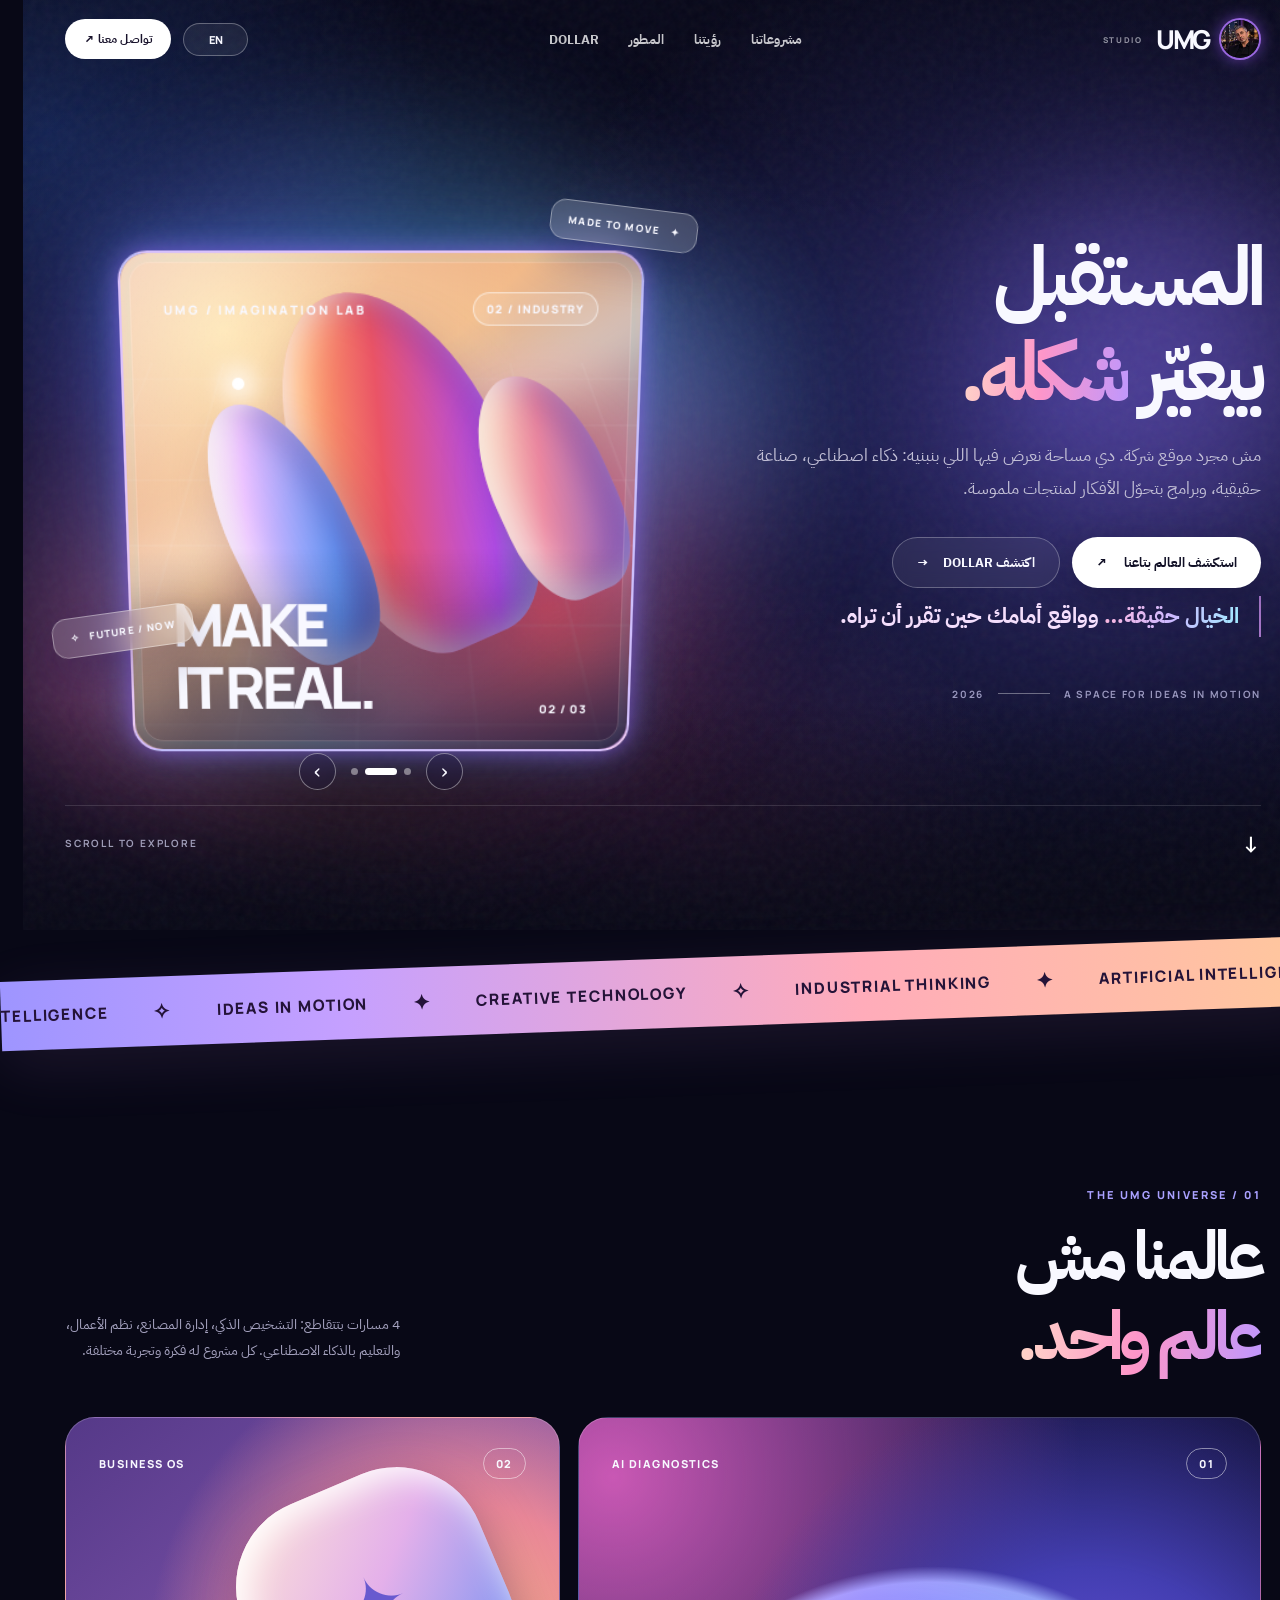
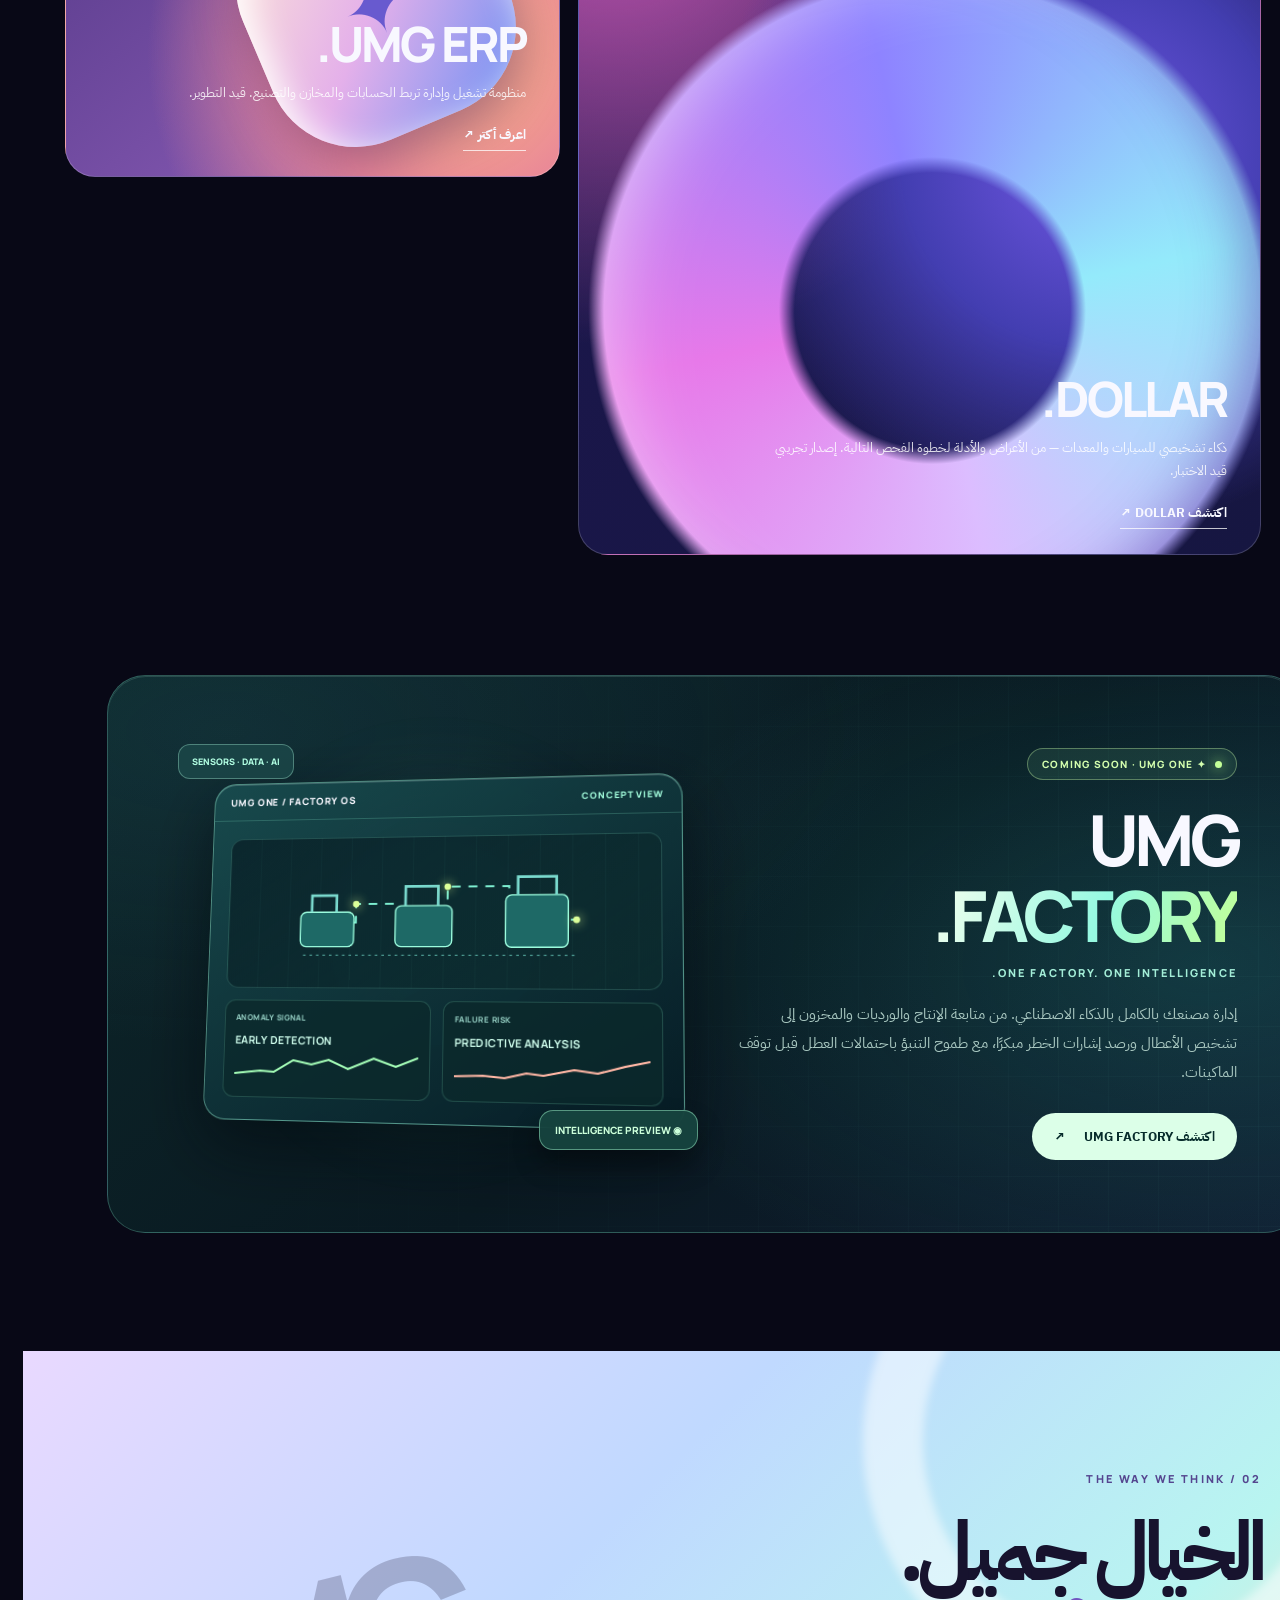
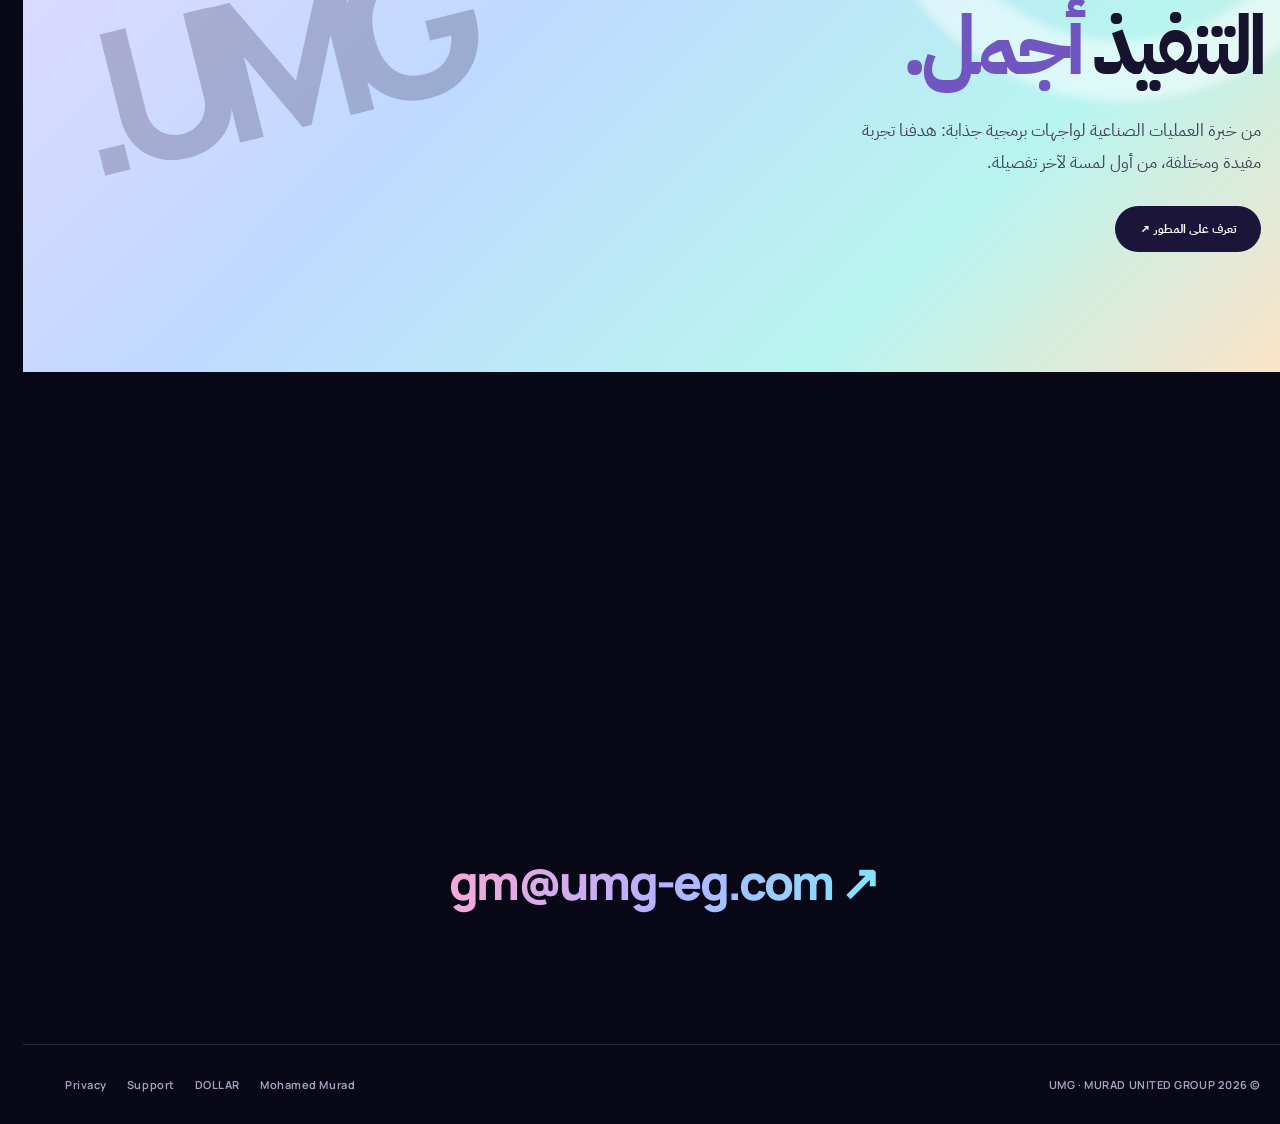
==== commit 0339bf72: "feat(hero): approved cinematic 360 rotating 3D cube with brand slogan" ====
--- a/index.html
+++ b/index.html
@@ -179,6 +179,50 @@
 @media(prefers-reduced-motion:reduce){.factory-badge:before,.factory-halo,.factory-screen,.factory-visual .pipe,.factory-scan{animation:none!important}}
 
 .portrait-mark{border-radius:50%;overflow:hidden;padding:0;background:#17142d;border:2px solid rgba(178,119,255,.85);box-shadow:0 0 16px rgba(158,93,255,.55);flex-shrink:0}.portrait-mark img{display:block;width:100%;height:100%;object-fit:cover;object-position:center 42%;border-radius:50%}
+
+/* UMG approved cinematic 3D experience: actual 360-degree CSS cube */
+.kinetic{--cube-size:min(33vw,465px);position:relative;display:grid;place-items:center;perspective:1200px;perspective-origin:50% 47%;isolation:isolate;overflow:visible}
+.kinetic .stage-glow{inset:1% -5% 0;opacity:.72}
+.kinetic .stage-shadow{inset:68% 3% -7%;transform:none;filter:blur(26px);opacity:.95}
+.flipbox{--half:calc(var(--cube-size) / 2);position:relative;inset:auto;top:auto;left:auto;width:var(--cube-size);height:var(--cube-size);max-width:none;border-radius:0;box-shadow:none;cursor:pointer;transform-style:preserve-3d;transform:rotateX(-9deg) rotateY(0deg);animation:umg-rotation-360 26s linear infinite;transition:none;will-change:transform}
+.flipbox.is-flipping{transform:rotateX(-9deg) rotateY(0deg)!important}
+@keyframes umg-rotation-360{0%{transform:rotateX(-9deg) rotateY(0deg)}100%{transform:rotateX(-9deg) rotateY(360deg)}}
+.kinetic:hover .flipbox,.kinetic:focus-within .flipbox{animation-play-state:paused}
+.poster,.cube-face{position:absolute;inset:0;border-radius:24px;backface-visibility:hidden;overflow:hidden;isolation:isolate;border:2px solid rgba(230,215,255,.77);box-shadow:0 0 19px rgba(160,100,255,.52),0 0 48px rgba(86,164,255,.4),inset 0 0 36px rgba(221,209,255,.24);transform-style:preserve-3d}
+.poster{transform:translateZ(var(--half));background:linear-gradient(128deg,#3e66ef,#ad72f2 52%,#ff9ccc)}
+.poster:after{inset:7px;border-radius:17px;box-shadow:0 0 22px rgba(122,246,255,.2)}
+.cube-face{display:flex;flex-direction:column;justify-content:space-between;padding:28px;direction:ltr}
+.cube-face:before{content:"";position:absolute;inset:0;pointer-events:none;background:linear-gradient(145deg,rgba(255,255,255,.28),transparent 38%,rgba(7,1,44,.44));z-index:-1}
+.cube-face:after{content:"";position:absolute;inset:8px;border-radius:17px;border:1px solid rgba(255,255,255,.22);pointer-events:none}
+.cube-right{transform:rotateY(90deg) translateZ(var(--half));background:radial-gradient(circle at 77% 20%,#f8b5d5,transparent 53%),radial-gradient(circle at 15% 87%,#5ac2fd,transparent 58%),linear-gradient(130deg,#1d2fa4,#a36be9 65%,#f5a9c0)}
+.cube-back{transform:rotateY(180deg) translateZ(var(--half));background:radial-gradient(circle at 60% 20%,#78ffdd,transparent 45%),linear-gradient(145deg,#17305c,#255b9b 51%,#8b76df)}
+.cube-left{transform:rotateY(-90deg) translateZ(var(--half));background:radial-gradient(circle at 70% 15%,#ffddcc,transparent 57%),linear-gradient(145deg,#492c89,#e170b5 58%,#ffad8d)}
+.cube-face .face-label{font:850 11px Manrope,Arial,sans-serif;letter-spacing:.18em;color:#fff;opacity:.93;z-index:1}
+.cube-face .face-head{font:850 clamp(25px,3vw,42px)/1.08 Manrope,Arial,sans-serif;letter-spacing:-.065em;color:white;text-shadow:0 3px 20px rgba(0,0,0,.2);z-index:1}
+.cube-face .face-kicker{font:850 10px Manrope,Arial,sans-serif;letter-spacing:.16em;z-index:1}
+.cube-face .face-sculpture{position:absolute;inset:14% 9% 17%;border-radius:50%;transform:rotate(-23deg);background:conic-gradient(from 25deg,#dafaff,#749aff,#a77aff,#e8afff,#b2fcfb,#dafaff);box-shadow:inset 25px 25px 45px rgba(255,255,255,.59),inset -25px -29px 45px rgba(51,28,121,.43),0 22px 35px rgba(23,22,104,.23)}
+.cube-face .face-sculpture:after{content:"";position:absolute;inset:25%;border-radius:50%;background:linear-gradient(135deg,#f3ffff,#6f82f3 53%,#4f2991);box-shadow:inset 9px 9px 20px rgba(255,255,255,.7)}
+.cube-back .face-sculpture{inset:21% 14% 25%;border-radius:17%;background:linear-gradient(135deg,rgba(235,255,255,.75),rgba(77,214,249,.35));transform:rotate(-13deg) skewY(4deg);box-shadow:0 18px 40px rgba(15,34,101,.46),inset 0 0 22px rgba(255,255,255,.45)}
+.cube-back .face-sculpture:after{inset:21% 12%;border-radius:8%;background:repeating-linear-gradient(90deg,transparent 0 12%,rgba(0,65,120,.19) 12% 14%),linear-gradient(0deg,#5d62ff 0 25%,#45dbef 25% 55%,#b5ffdb 55% 80%);box-shadow:none}
+.cube-left .face-sculpture{inset:20% 14% 27%;border-radius:36%;transform:rotate(-24deg);background:linear-gradient(133deg,#ffe4d0,#f7a6b9 34%,#b97afa 65%,#71d7ff);box-shadow:inset 20px 15px 32px rgba(255,255,255,.7),inset -20px -20px 25px rgba(89,23,139,.36)}
+.cube-left .face-sculpture:after{inset:33%;border-radius:50%;background:#d9a8ff}
+.kinetic .scene-controls{bottom:1%;z-index:25}
+.kinetic .floater{z-index:20}
+.hero-slogan{max-width:515px;border-inline-start:2px solid rgba(223,156,255,.7);padding-inline-start:20px;margin:8px 0 24px;font-size:clamp(15px,1.8vw,22px);font-weight:750;line-height:1.85;color:#f4defc}
+.hero-slogan strong{background:linear-gradient(105deg,#ffb7dd,#cdb9ff,#a0ebff);background-clip:text;-webkit-background-clip:text;color:transparent}
+@media(max-width:760px){
+.kinetic{--cube-size:min(68vw,340px);perspective:900px;aspect-ratio:1/1.1;max-width:none;margin:30px auto 22px}
+.flipbox{--half:calc(var(--cube-size) / 2)}
+.cube-face{border-radius:17px;padding:17px}.poster{border-radius:17px}
+.cube-face:after{inset:5px;border-radius:12px}
+.cube-face .face-label{font-size:8px}
+.cube-face .face-head{font-size:clamp(19px,5.5vw,30px)}
+.cube-face .face-kicker{font-size:8px}
+.hero-slogan{font-size:15px;line-height:1.75}
+}
+@media(max-width:380px){.kinetic{--cube-size:min(64vw,285px)}}
+@media(prefers-reduced-motion:reduce){.flipbox{animation:none!important;transform:rotateX(-9deg) rotateY(-18deg)}.kinetic:hover .flipbox{animation:none!important}}
+
 </style>
 </head>
 <body>
@@ -205,6 +249,7 @@
 <p class="hero-description" data-lang="ar">مش مجرد موقع شركة. دي مساحة نعرض فيها اللي بنبنيه: ذكاء اصطناعي، صناعة حقيقية، وبرامج بتحوّل الأفكار لمنتجات ملموسة.</p>
 <p class="hero-description" data-lang="en">More than a corporate website. A living space for everything we're building: intelligent software, real-world industry and ideas made tangible.</p>
 <div class="hero-buttons"><a class="primary-btn" href="#universes"><span data-lang="ar">استكشف العالم بتاعنا</span><span data-lang="en">Explore our worlds</span><span>↗</span></a><a class="ghost-btn" href="/apps/dollar/"><span data-lang="ar">اكتشف DOLLAR</span><span data-lang="en">Meet DOLLAR</span><span>→</span></a></div>
+<div class="hero-slogan"><span data-lang="ar"><strong>الخيال حقيقة…</strong> وواقع أمامك حين تقرر أن تراه.</span><span data-lang="en"><strong>Imagination becomes reality</strong> when you choose to see it.</span></div>
 <div class="hero-micro">A SPACE FOR IDEAS IN MOTION <i></i> 2026</div>
 </div>
 <div class="kinetic" id="kinetic" aria-label="Interactive visual gallery, swipe left or right to change scenes">
@@ -217,10 +262,14 @@
 <div class="poster-light"></div>
 <div class="poster-top"><small>UMG / IMAGINATION LAB</small><span class="tag" id="scene-tag">01 / INTELLIGENCE</span></div>
 <div class="poster-bottom"><strong id="scene-title">BEYOND<br>THE EXPECTED.</strong><span id="scene-counter">01 / 03</span></div>
-</div></div>
+</div>
+<div class="cube-face cube-right" aria-hidden="true"><span class="face-label">UMG / IDEAS IN MOTION</span><div class="face-sculpture"></div><div class="face-head">BUILDING<br>WHAT'S NEXT.</div></div>
+<div class="cube-face cube-back" aria-hidden="true"><span class="face-label">UMG / SMART INDUSTRY</span><div class="face-sculpture"></div><div class="face-head">UMG<br>FACTORY.</div></div>
+<div class="cube-face cube-left" aria-hidden="true"><span class="face-label">UMG / OUR VISION</span><div class="face-sculpture"></div><div class="face-head">IMAGINE.<br>CREATE.</div></div>
+</div>
 <div class="floater float-one">✦ &nbsp; MADE TO MOVE</div><div class="floater float-two">FUTURE / NOW &nbsp; ✧</div>
 <div class="scene-controls"><button type="button" id="prevScene" aria-label="Previous image">‹</button><div class="dots" id="sceneDots"><button type="button" class="active" aria-label="Image 1" aria-current="true"></button><button type="button" aria-label="Image 2"></button><button type="button" aria-label="Image 3"></button></div><button type="button" id="nextScene" aria-label="Next image">›</button></div>
-<p id="scene-caption" style="position:absolute;opacity:0;pointer-events:none">An interactive card flips to reveal three vividly colored concepts.</p>
+<p id="scene-caption" style="position:absolute;opacity:0;pointer-events:none">A kinetic 3D cube rotates through a full 360 degrees and reveals imaginative visual concepts.</p>
 </div></div>
 <div class="container scrollhint"><span>SCROLL TO EXPLORE</span><span class="arrow">↓</span></div>
 </section>
@@ -284,9 +333,9 @@
 const titles=['BEYOND<br>THE EXPECTED.','MAKE<br>IT REAL.','IDEAS<br>IN MOTION.'];
 const tags=['01 / INTELLIGENCE','02 / INDUSTRY','03 / SOFTWARE'];
 let index=0,busy=false,timer=null,hover=false;
-function changeScene(next){if(busy || next===index)return;busy=true;flip.classList.add('is-flipping');
+function changeScene(next){if(busy || next===index)return;busy=true;
 setTimeout(()=>{index=(next+scenes.length)%scenes.length;scenes.forEach((el,i)=>el.classList.toggle('active',i===index));dots.forEach((el,i)=>{el.classList.toggle('active',i===index);if(i===index)el.setAttribute('aria-current','true');else el.removeAttribute('aria-current')});
-document.getElementById('scene-title').innerHTML=titles[index];document.getElementById('scene-tag').textContent=tags[index];document.getElementById('scene-counter').textContent='0'+(index+1)+' / 03';flip.classList.remove('is-flipping');setTimeout(()=>busy=false,reduced?0:550)},reduced?0:350)}
+document.getElementById('scene-title').innerHTML=titles[index];document.getElementById('scene-tag').textContent=tags[index];document.getElementById('scene-counter').textContent='0'+(index+1)+' / 03';setTimeout(()=>busy=false,reduced?0:550)},reduced?0:350)}
 function advance(delta){changeScene((index+delta+scenes.length)%scenes.length);restart()}
 function stop(){if(timer){clearInterval(timer);timer=null}}
 function start(){stop();if(!reduced && !document.hidden && !hover){timer=setInterval(()=>changeScene((index+1)%scenes.length),5400)}}
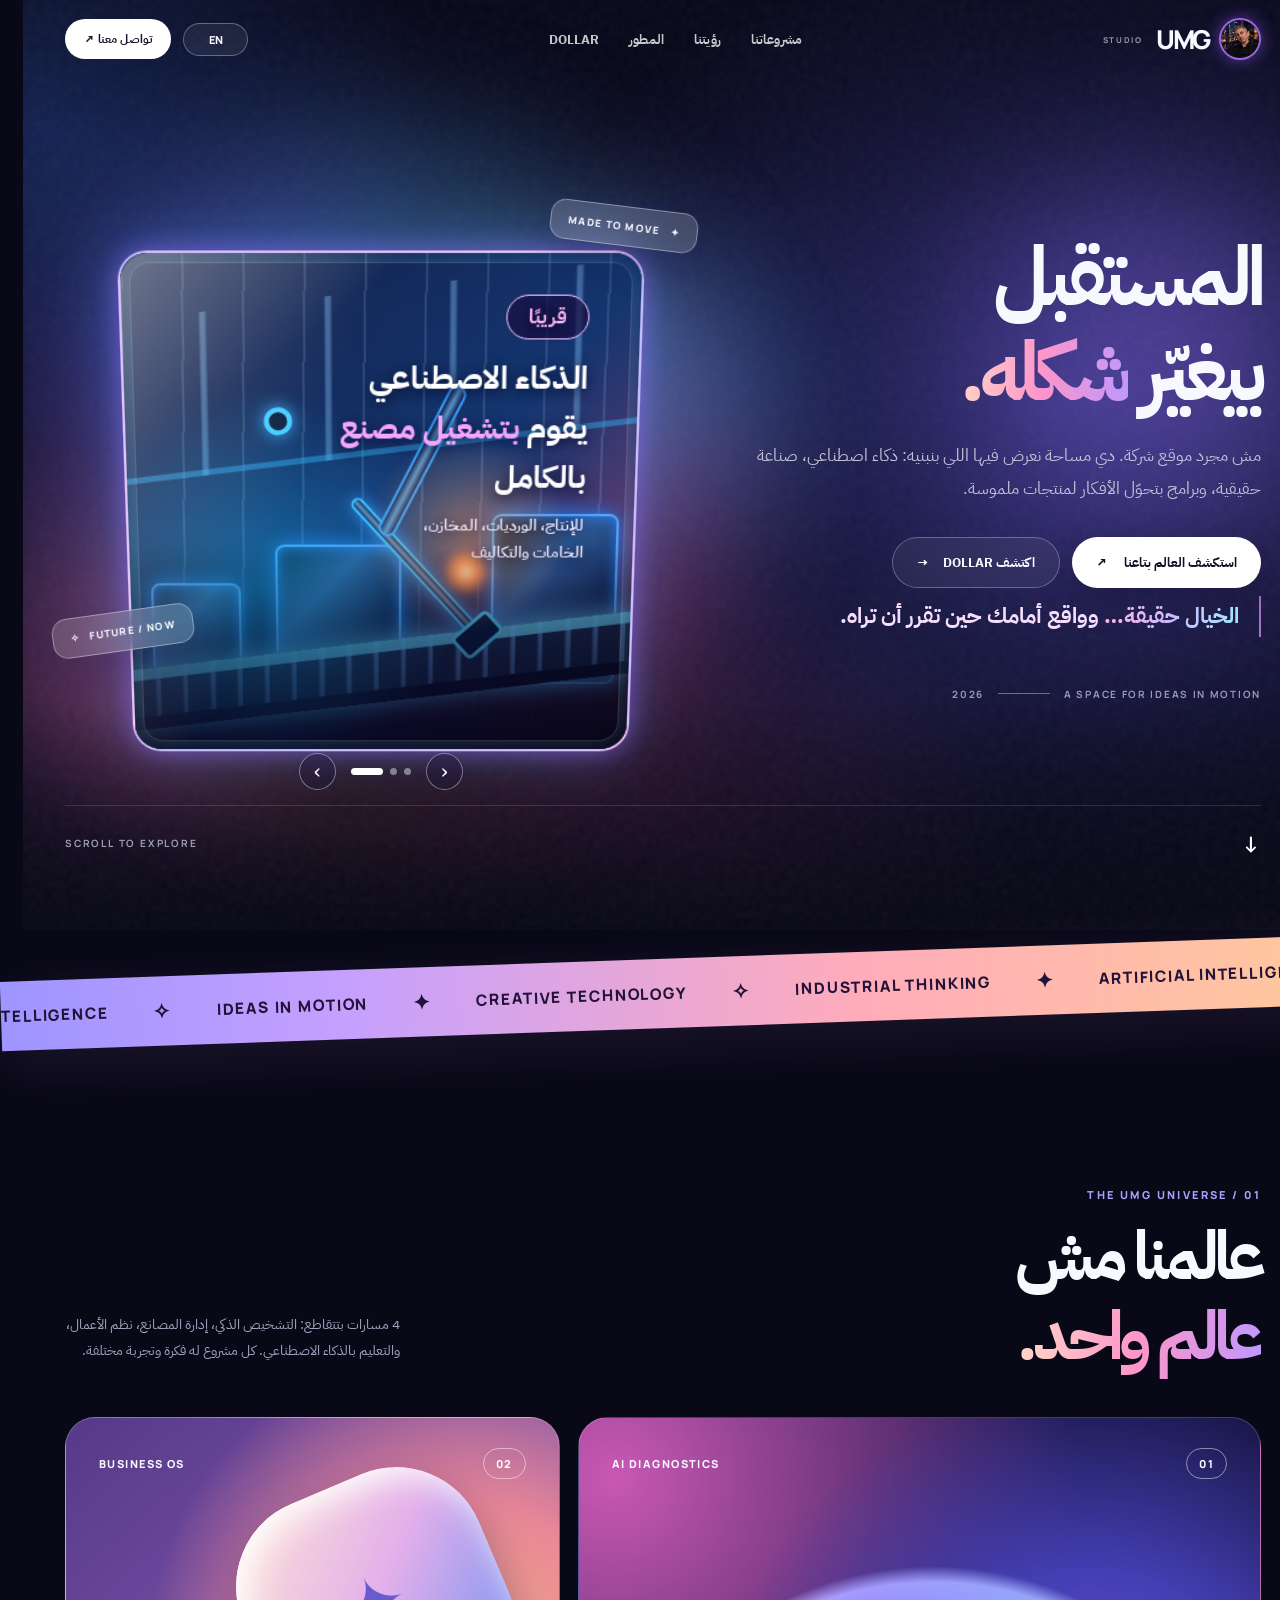
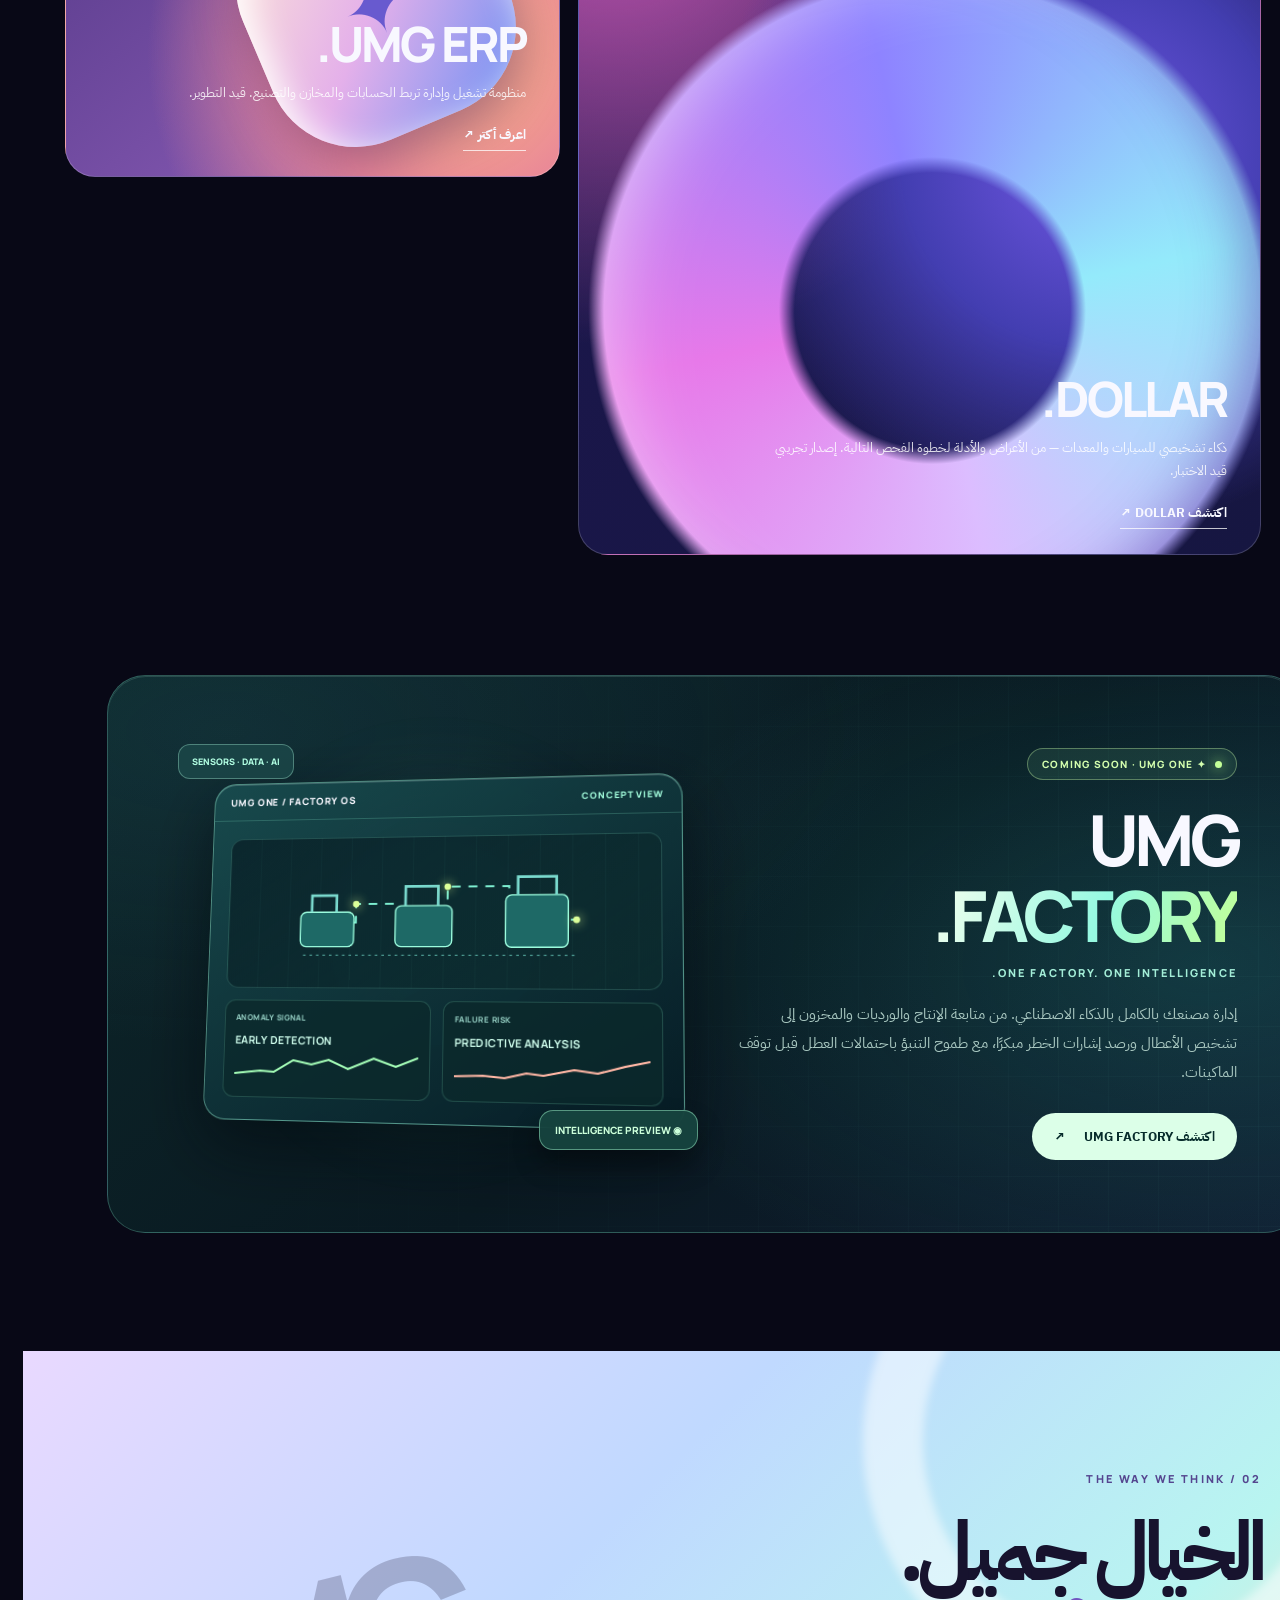
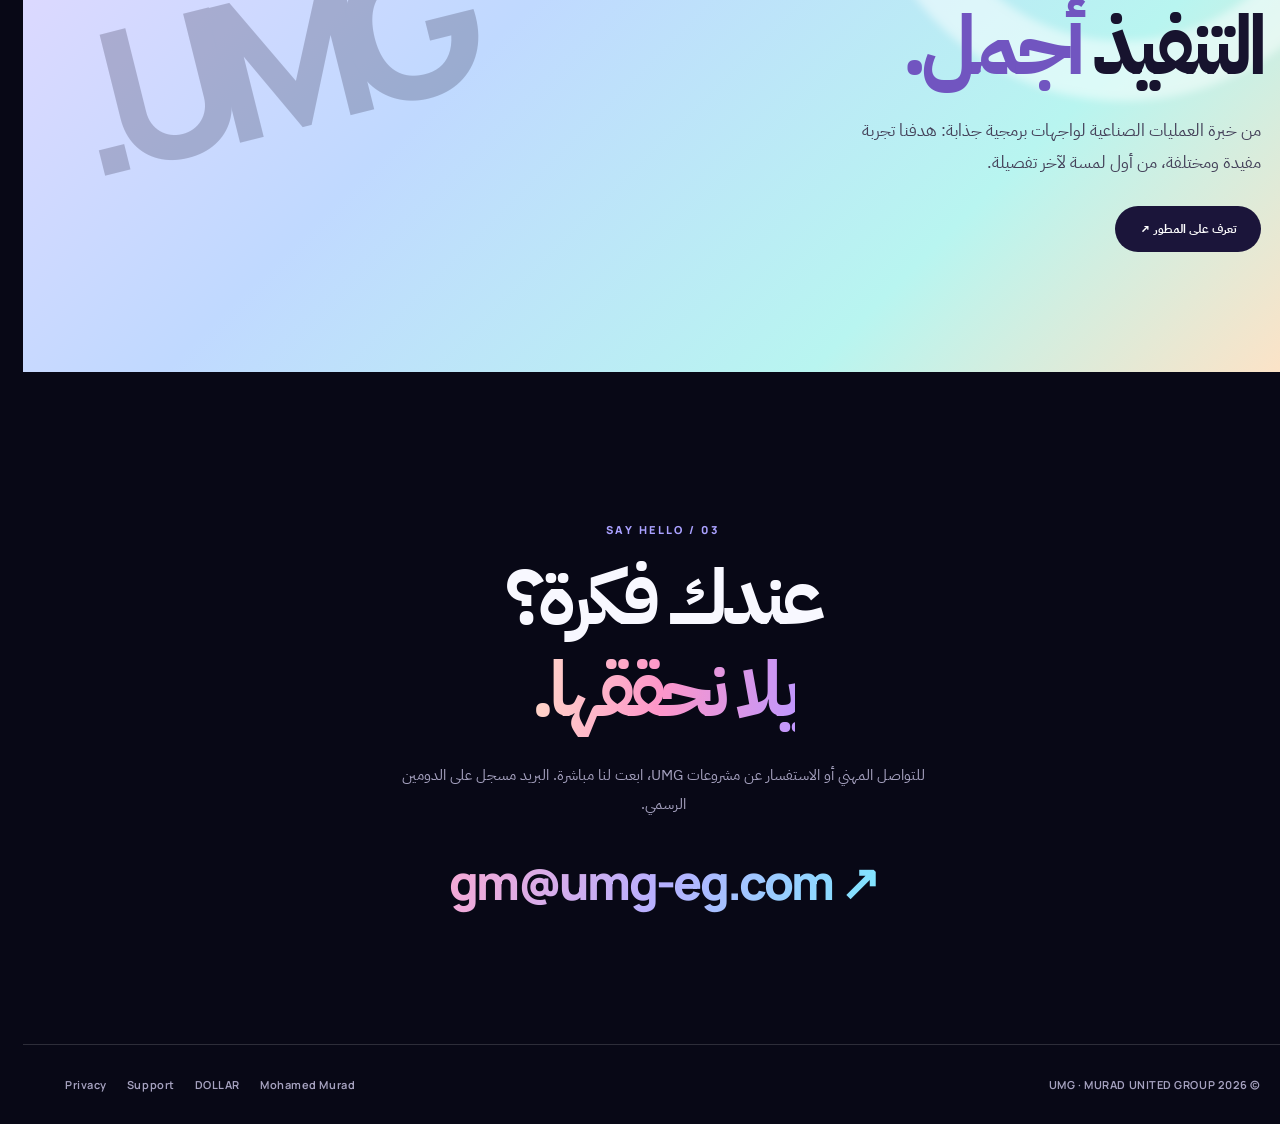
==== commit 9554262f: "feat(hero): restore UMG FACTORY coming-soon visuals on rotating 360-degree cube" ====
--- a/index.html
+++ b/index.html
@@ -223,6 +223,26 @@
 @media(max-width:380px){.kinetic{--cube-size:min(64vw,285px)}}
 @media(prefers-reduced-motion:reduce){.flipbox{animation:none!important;transform:rotateX(-9deg) rotateY(-18deg)}.kinetic:hover .flipbox{animation:none!important}}
 
+
+/* UMG FACTORY approved coming-soon cube illustration. Keeps the existing 360-degree rotation. */
+.poster:has(.scene-1.active) .poster-top,.poster:has(.scene-1.active) .poster-bottom{display:none}
+.scene-1{background:radial-gradient(ellipse at 68% 40%,rgba(53,158,255,.65),transparent 55%),linear-gradient(130deg,#15164c,#152e6a 52%,#7f408a)}
+.ad-factory-window{position:absolute;inset:0;overflow:hidden;background:linear-gradient(180deg,rgba(2,9,33,.2) 0%,rgba(4,7,29,.15) 30%,rgba(10,8,30,.1) 55%,rgba(5,11,31,.85) 100%),repeating-linear-gradient(91deg,rgba(168,212,255,.19) 0 2px,transparent 2px 49px),linear-gradient(130deg,#18234d,#173e80 56%,#ad4477)}
+.ad-factory-window:after{content:"";position:absolute;inset:0;pointer-events:none;background:radial-gradient(circle at 67% 55%,rgba(255,168,102,.48),transparent 23%),radial-gradient(circle at 26% 66%,rgba(21,195,255,.38),transparent 40%),linear-gradient(0deg,rgba(12,8,30,.66),transparent 45%)}
+.ad-factory-roof{position:absolute;inset:7% -5% auto;height:32%;transform:skewY(-7deg);background:repeating-linear-gradient(90deg,transparent 0 18%,rgba(138,200,255,.38) 18.3% 19%,transparent 19.5% 22%);border-bottom:5px solid rgba(54,172,242,.47)}
+.ad-machine{position:absolute;bottom:14%;height:26%;width:25%;border:2px solid #52a4fb;background:linear-gradient(133deg,#08152f,#315c9a 35%,#0f1f47 75%);box-shadow:0 0 16px #2081f3,inset 0 0 12px #267ff0;border-radius:8px}
+.ad-machine-a{left:4%;height:21%;width:18%}.ad-machine-b{left:29%;height:29%}.ad-machine-c{right:3%;height:35%}.ad-conveyor{position:absolute;bottom:10%;left:0;right:0;height:13%;transform:skewY(-7deg);border-top:10px solid rgba(105,218,255,.85);border-bottom:11px solid #091330;background:repeating-linear-gradient(90deg,#182b4e 0 18px,#4a74b0 20px 23px);box-shadow:0 0 22px #66ccff}
+.ad-industrial-arm{position:absolute;right:28%;bottom:23%;width:11px;height:39%;background:linear-gradient(90deg,#161c3d,#6689c1,#111d37);transform:rotate(-42deg);transform-origin:bottom;border:2px solid #3bbdff;box-shadow:0 0 13px #328ef9;border-radius:11px}.ad-industrial-arm:before{content:"";position:absolute;width:11px;height:85%;left:-6px;top:-64%;background:linear-gradient(90deg,#101c4e,#5996ca,#11194d);transform:rotate(69deg);transform-origin:bottom;border:2px solid #359cfa;border-radius:9px}.ad-industrial-arm i{position:absolute;top:-65%;left:-10px;width:23px;height:23px;border-radius:50%;background:#0c1837;border:4px solid #4aceff;box-shadow:0 0 14px #3cabff}.ad-industrial-arm b{position:absolute;bottom:-7px;left:-17px;width:40px;height:25px;background:#081d42;border:3px solid #4fd3ff;border-radius:5px}
+.ad-factory-sparks{position:absolute;right:27%;bottom:32%;height:45px;width:50px;border-radius:50%;background:radial-gradient(circle,#ffecca,#ff8f53 26%,rgba(255,92,48,.15) 58%,transparent 75%);filter:blur(2px);animation:adSparks 2s ease-in-out infinite alternate}
+@keyframes adSparks{to{opacity:.45;transform:scale(1.5)}}
+.ad-factory-copy{position:absolute;inset:8% auto auto 5%;width:85%;z-index:8;text-align:right;text-shadow:0 2px 11px rgba(4,9,32,.82)}
+.ad-coming{display:inline-block;padding:5px 17px;font-weight:850;font-size:clamp(10px,1.25vw,16px);border:1px solid #f2bcff;background:rgba(26,14,65,.68);border-radius:999px;color:#ffb7f8}
+.ad-main-head{font-weight:900;font-size:clamp(19px,2vw,31px);line-height:1.6;margin-top:12px;color:white}
+.ad-main-head em{font-style:normal;color:#f4a5ff}
+.ad-factory-copy p{font-size:clamp(10px,1vw,15px);font-weight:600;line-height:1.75;color:#f0e9ff;margin-top:8px}
+@media(max-width:760px){.ad-factory-copy{top:9%;left:5%;width:90%}.ad-main-head{font-size:clamp(14px,3.8vw,22px)}.ad-factory-copy p{font-size:10px}.ad-coming{font-size:10px;padding:4px 10px}}
+@media(prefers-reduced-motion:reduce){.ad-factory-sparks{animation:none!important}}
+
 </style>
 </head>
 <body>
@@ -256,15 +276,15 @@
 <div class="stage-glow"></div><div class="stage-shadow"></div>
 <div class="flipbox" id="flipbox" tabindex="0" role="button" aria-label="Change visual scene" aria-describedby="scene-caption">
 <div class="poster" id="poster">
-<div class="scene scene-1 active" data-scene="0"><div class="beam"></div><div class="scene-grid"></div><div class="art-orb"></div><div class="ring"></div><div class="art-orb-mini"></div><i class="sparkle sp1"></i><i class="sparkle sp2"></i></div>
+<div class="scene scene-1 active" data-scene="0"><div class="ad-factory-window" aria-hidden="true"><div class="ad-factory-roof"></div><div class="ad-machine ad-machine-a"></div><div class="ad-machine ad-machine-b"></div><div class="ad-machine ad-machine-c"></div><div class="ad-conveyor"></div><div class="ad-industrial-arm"><i></i><b></b></div><div class="ad-factory-sparks"></div></div><div class="ad-factory-copy" dir="rtl"><span class="ad-coming">قريبًا</span><div class="ad-main-head">الذكاء الاصطناعي<br>يقوم <em>بتشغيل مصنع</em><br>بالكامل</div><p>للإنتاج، الورديات، المخازن،<br>الخامات والتكاليف</p></div></div>
 <div class="scene scene-2" data-scene="1"><div class="beam"></div><div class="scene-grid"></div><div class="cylinder cyl-one"></div><div class="cylinder cyl-two"></div><div class="cylinder cyl-three"></div><i class="sparkle sp1"></i></div>
 <div class="scene scene-3" data-scene="2"><div class="beam"></div><div class="scene-grid"></div><div class="glass-screen"><div class="glass-title"></div><div class="glass-chart"><i style="--h:48%"></i><i style="--h:79%"></i><i style="--h:62%"></i><i style="--h:93%"></i><i style="--h:69%"></i></div><div class="glass-dash" style="--w:84%"></div><div class="glass-dash" style="--w:59%"></div></div><div class="float-tile"></div></div>
 <div class="poster-light"></div>
-<div class="poster-top"><small>UMG / IMAGINATION LAB</small><span class="tag" id="scene-tag">01 / INTELLIGENCE</span></div>
-<div class="poster-bottom"><strong id="scene-title">BEYOND<br>THE EXPECTED.</strong><span id="scene-counter">01 / 03</span></div>
+<div class="poster-top"><small>UMG / FACTORY INTELLIGENCE</small><span class="tag" id="scene-tag">01 / FACTORY</span></div>
+<div class="poster-bottom"><strong id="scene-title">UMG<br>FACTORY.</strong><span id="scene-counter">01 / 03</span></div>
 </div>
 <div class="cube-face cube-right" aria-hidden="true"><span class="face-label">UMG / IDEAS IN MOTION</span><div class="face-sculpture"></div><div class="face-head">BUILDING<br>WHAT'S NEXT.</div></div>
-<div class="cube-face cube-back" aria-hidden="true"><span class="face-label">UMG / SMART INDUSTRY</span><div class="face-sculpture"></div><div class="face-head">UMG<br>FACTORY.</div></div>
+<div class="cube-face cube-back" aria-hidden="true"><span class="face-label">UMG / SMART INDUSTRY</span><div class="face-sculpture"></div><div class="face-head"><span style="color:#9ff5ff">UMG</span><br>FACTORY.<small style="display:block;font-size:.28em;letter-spacing:.14em;margin-top:12px;font-weight:700">COMING SOON</small></div></div>
 <div class="cube-face cube-left" aria-hidden="true"><span class="face-label">UMG / OUR VISION</span><div class="face-sculpture"></div><div class="face-head">IMAGINE.<br>CREATE.</div></div>
 </div>
 <div class="floater float-one">✦ &nbsp; MADE TO MOVE</div><div class="floater float-two">FUTURE / NOW &nbsp; ✧</div>
@@ -330,8 +350,8 @@
 const reveal=document.querySelectorAll('.reveal');
 if('IntersectionObserver' in window && !reduced){const io=new IntersectionObserver(entries=>{entries.forEach(entry=>{if(entry.isIntersecting){entry.target.classList.add('visible');io.unobserve(entry.target)}})},{threshold:.1});reveal.forEach(el=>io.observe(el))}else{reveal.forEach(el=>el.classList.add('visible'))}
 const scenes=Array.from(document.querySelectorAll('.scene')),dots=Array.from(document.querySelectorAll('#sceneDots button')),flip=document.getElementById('flipbox'),kinetic=document.getElementById('kinetic');
-const titles=['BEYOND<br>THE EXPECTED.','MAKE<br>IT REAL.','IDEAS<br>IN MOTION.'];
-const tags=['01 / INTELLIGENCE','02 / INDUSTRY','03 / SOFTWARE'];
+const titles=['UMG<br>FACTORY.','MAKE<br>IT REAL.','IDEAS<br>IN MOTION.'];
+const tags=['01 / FACTORY','02 / INDUSTRY','03 / SOFTWARE'];
 let index=0,busy=false,timer=null,hover=false;
 function changeScene(next){if(busy || next===index)return;busy=true;
 setTimeout(()=>{index=(next+scenes.length)%scenes.length;scenes.forEach((el,i)=>el.classList.toggle('active',i===index));dots.forEach((el,i)=>{el.classList.toggle('active',i===index);if(i===index)el.setAttribute('aria-current','true');else el.removeAttribute('aria-current')});
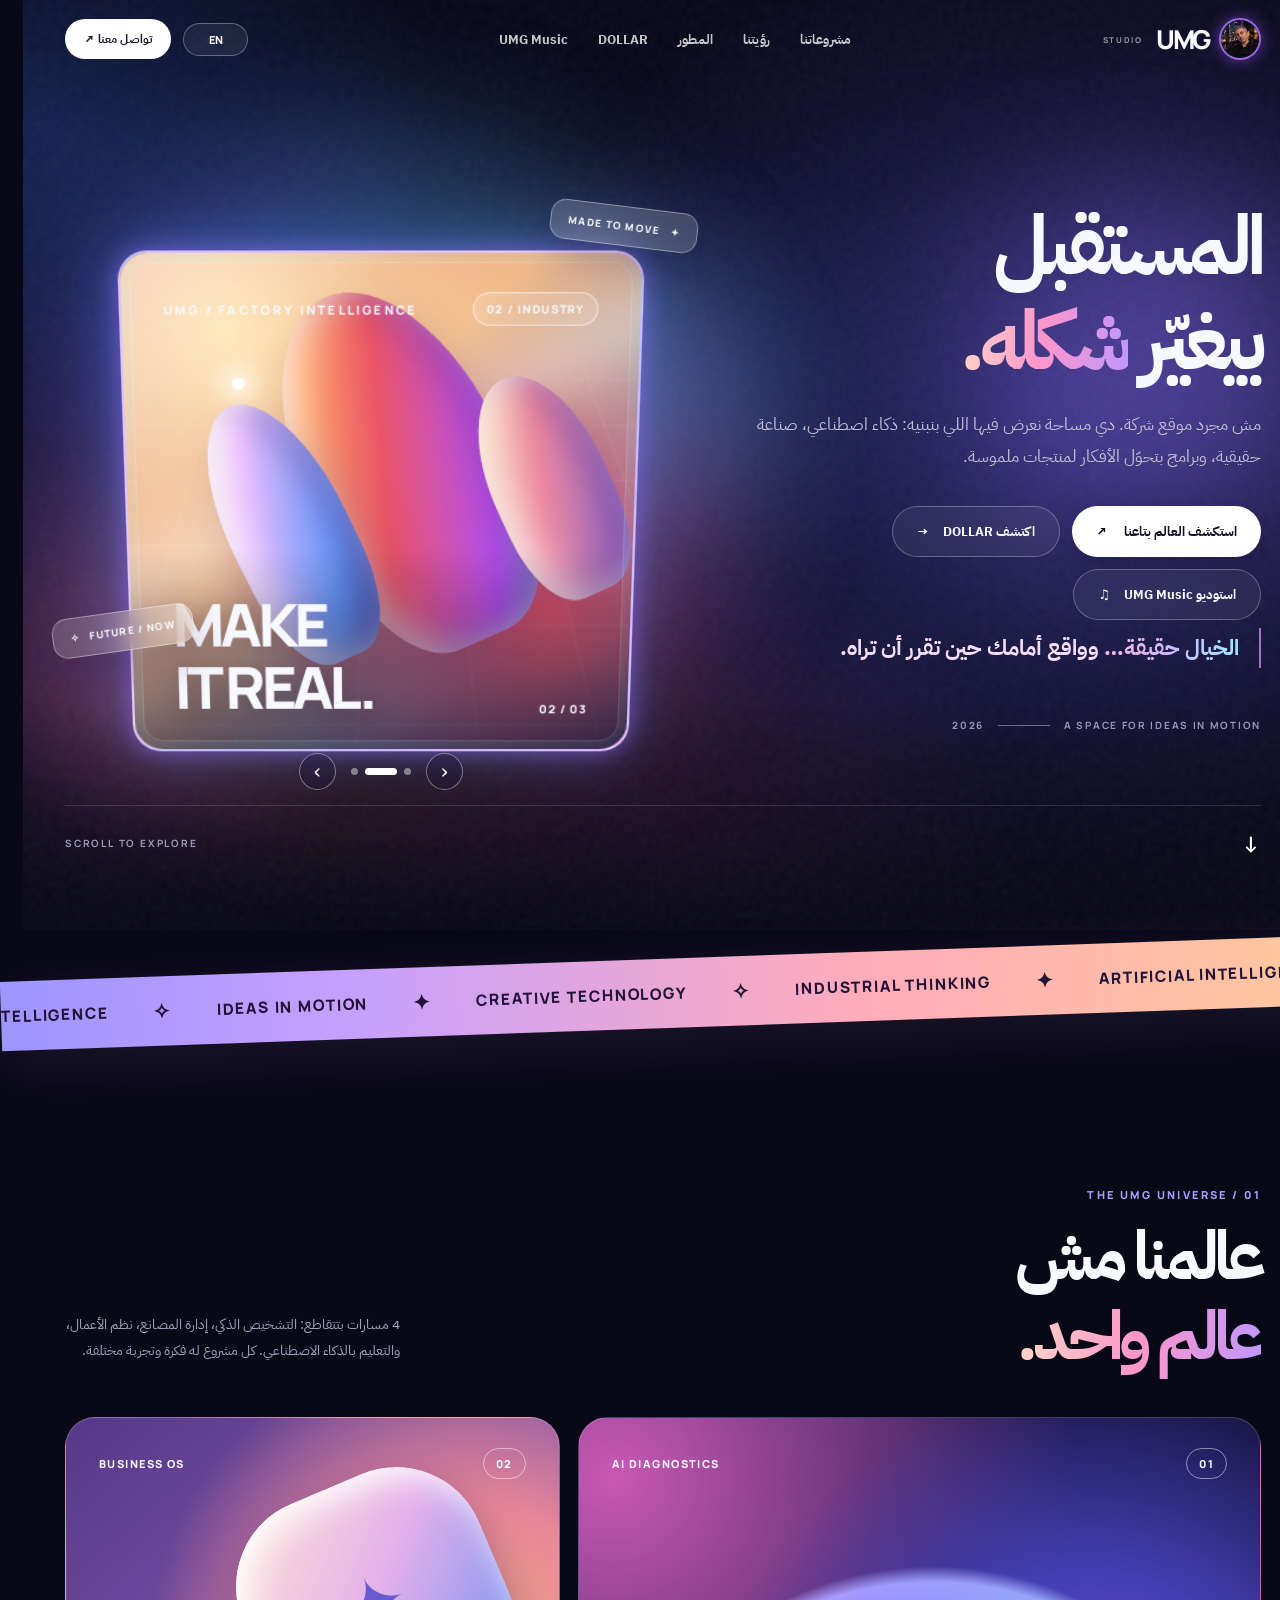
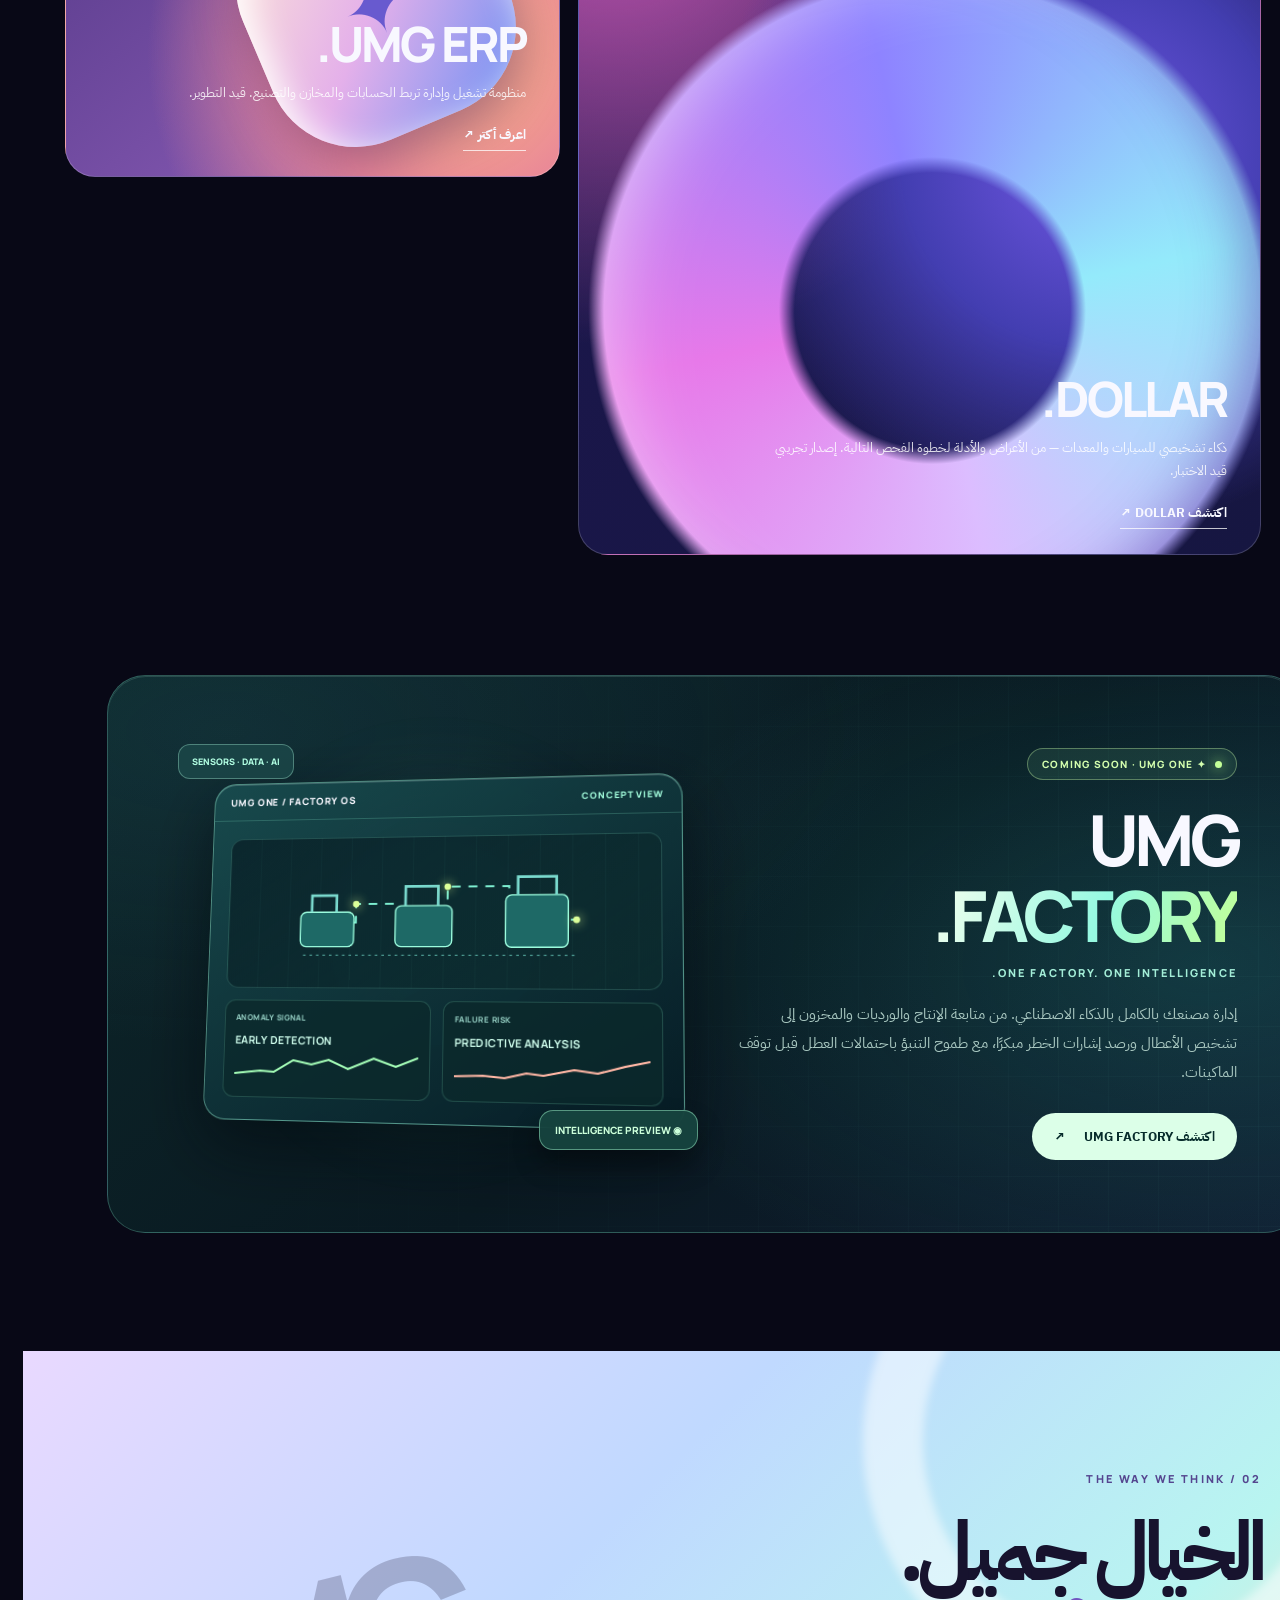
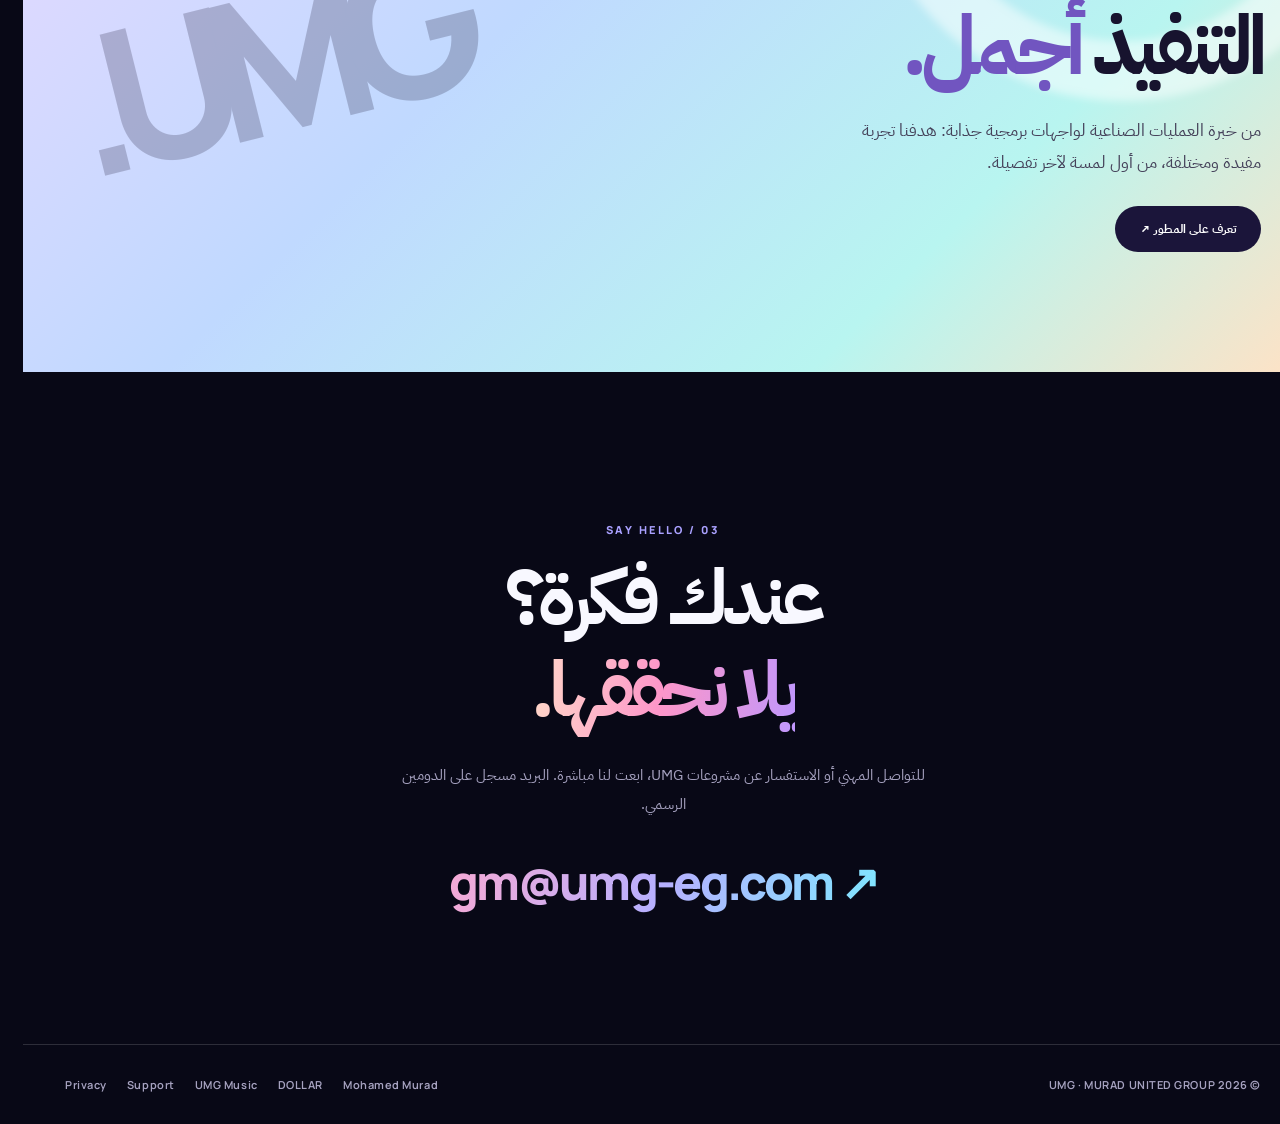
==== commit 77819585: "feat(site): link UMG Music Studio from main navigation and hero" ====
--- a/index.html
+++ b/index.html
@@ -255,9 +255,10 @@
 <a href="#approach"><span data-lang="ar">رؤيتنا</span><span data-lang="en">Our vision</span></a>
 <a href="/mohamed/"><span data-lang="ar">المطور</span><span data-lang="en">Developer</span></a>
 <a href="/apps/dollar/"><span data-lang="ar">DOLLAR</span><span data-lang="en">DOLLAR</span></a>
+<a href="/apps/music/"><span data-lang="ar">UMG Music</span><span data-lang="en">UMG Music</span></a>
 </nav>
 <div class="nav-tools"><button type="button" class="language" id="language" aria-label="Change language">EN</button><a href="mailto:gm@umg-eg.com" class="nav-contact"><span data-lang="ar">تواصل معنا ↗</span><span data-lang="en">Get in touch ↗</span></a><button type="button" class="hamburger" id="hamburger" aria-label="Open navigation" aria-expanded="false" aria-controls="mobile-menu">☰</button></div>
-</div><nav class="mobile-menu" id="mobile-menu" aria-label="Mobile navigation"><a href="#universes"><span data-lang="ar">مشروعاتنا</span><span data-lang="en">Our worlds</span></a><a href="#approach"><span data-lang="ar">رؤيتنا</span><span data-lang="en">Our vision</span></a><a href="/mohamed/"><span data-lang="ar">المطور</span><span data-lang="en">Developer</span></a><a href="/apps/dollar/">DOLLAR</a><a href="mailto:gm@umg-eg.com"><span data-lang="ar">تواصل معنا</span><span data-lang="en">Contact</span></a></nav>
+</div><nav class="mobile-menu" id="mobile-menu" aria-label="Mobile navigation"><a href="#universes"><span data-lang="ar">مشروعاتنا</span><span data-lang="en">Our worlds</span></a><a href="#approach"><span data-lang="ar">رؤيتنا</span><span data-lang="en">Our vision</span></a><a href="/mohamed/"><span data-lang="ar">المطور</span><span data-lang="en">Developer</span></a><a href="/apps/dollar/">DOLLAR</a><a href="/apps/music/">UMG Music</a><a href="mailto:gm@umg-eg.com"><span data-lang="ar">تواصل معنا</span><span data-lang="en">Contact</span></a></nav>
 </header>
 <main>
 <section class="hero" id="home">
@@ -268,7 +269,7 @@
 <h1><span data-lang="ar">المستقبل<br>بيغيّر <span class="grad-text">شكله.</span></span><span data-lang="en">The future<br>changes <span class="grad-text">shape.</span></span></h1>
 <p class="hero-description" data-lang="ar">مش مجرد موقع شركة. دي مساحة نعرض فيها اللي بنبنيه: ذكاء اصطناعي، صناعة حقيقية، وبرامج بتحوّل الأفكار لمنتجات ملموسة.</p>
 <p class="hero-description" data-lang="en">More than a corporate website. A living space for everything we're building: intelligent software, real-world industry and ideas made tangible.</p>
-<div class="hero-buttons"><a class="primary-btn" href="#universes"><span data-lang="ar">استكشف العالم بتاعنا</span><span data-lang="en">Explore our worlds</span><span>↗</span></a><a class="ghost-btn" href="/apps/dollar/"><span data-lang="ar">اكتشف DOLLAR</span><span data-lang="en">Meet DOLLAR</span><span>→</span></a></div>
+<div class="hero-buttons"><a class="primary-btn" href="#universes"><span data-lang="ar">استكشف العالم بتاعنا</span><span data-lang="en">Explore our worlds</span><span>↗</span></a><a class="ghost-btn" href="/apps/dollar/"><span data-lang="ar">اكتشف DOLLAR</span><span data-lang="en">Meet DOLLAR</span><span>→</span></a><a class="ghost-btn" href="/apps/music/"><span data-lang="ar">استوديو UMG Music</span><span data-lang="en">UMG Music Studio</span><span>♫</span></a></div>
 <div class="hero-slogan"><span data-lang="ar"><strong>الخيال حقيقة…</strong> وواقع أمامك حين تقرر أن تراه.</span><span data-lang="en"><strong>Imagination becomes reality</strong> when you choose to see it.</span></div>
 <div class="hero-micro">A SPACE FOR IDEAS IN MOTION <i></i> 2026</div>
 </div>
@@ -332,7 +333,7 @@
 <section class="about-band" id="approach"><div class="container about-flex"><div class="reveal"><div class="sec-overline" style="color:#55458f">02 / THE WAY WE THINK</div><h2><span data-lang="ar">الخيال جميل.<br>التنفيذ <em style="font-style:normal;color:#7155c0">أجمل.</em></span><span data-lang="en">Ideas are magic.<br>Making them <em style="font-style:normal;color:#7155c0">real.</em></span></h2><p data-lang="ar">من خبرة العمليات الصناعية لواجهات برمجية جذابة: هدفنا تجربة مفيدة ومختلفة، من أول لمسة لآخر تفصيلة.</p><p data-lang="en">From real industrial operations to expressive software experiences, we care about what works — and how it feels.</p><a class="lightbtn" href="/mohamed/"><span data-lang="ar">تعرف على المطور ↗</span><span data-lang="en">Meet the developer ↗</span></a></div><div class="about-symbol" aria-hidden="true">UMG.</div></div></section>
 <section class="contact-section container" id="contact"><div class="sec-overline reveal">03 / SAY HELLO</div><h2 class="sec-title reveal"><span data-lang="ar">عندك فكرة؟<br><span class="grad-text">يلا نحققها.</span></span><span data-lang="en">Got an idea?<br><span class="grad-text">Let's make it happen.</span></span></h2><p class="reveal" data-lang="ar">للتواصل المهني أو الاستفسار عن مشروعات UMG، ابعت لنا مباشرة. البريد مسجل على الدومين الرسمي.</p><p class="reveal" data-lang="en">For projects, partnerships or product enquiries, reach us at our official domain email.</p><a class="email-link" href="mailto:gm@umg-eg.com">gm@umg-eg.com ↗</a></section>
 </main>
-<footer class="footer"><div class="container foot-inner"><span>© <span id="year">2026</span> UMG · MURAD UNITED GROUP</span><div class="foot-links"><a href="/mohamed/">Mohamed Murad</a><a href="/apps/dollar/">DOLLAR</a><a href="/apps/dollar/support/">Support</a><a href="/apps/dollar/privacy/">Privacy</a></div></div></footer>
+<footer class="footer"><div class="container foot-inner"><span>© <span id="year">2026</span> UMG · MURAD UNITED GROUP</span><div class="foot-links"><a href="/mohamed/">Mohamed Murad</a><a href="/apps/dollar/">DOLLAR</a><a href="/apps/music/">UMG Music</a><a href="/apps/dollar/support/">Support</a><a href="/apps/dollar/privacy/">Privacy</a></div></div></footer>
 <script>
 (function(){
 'use strict';
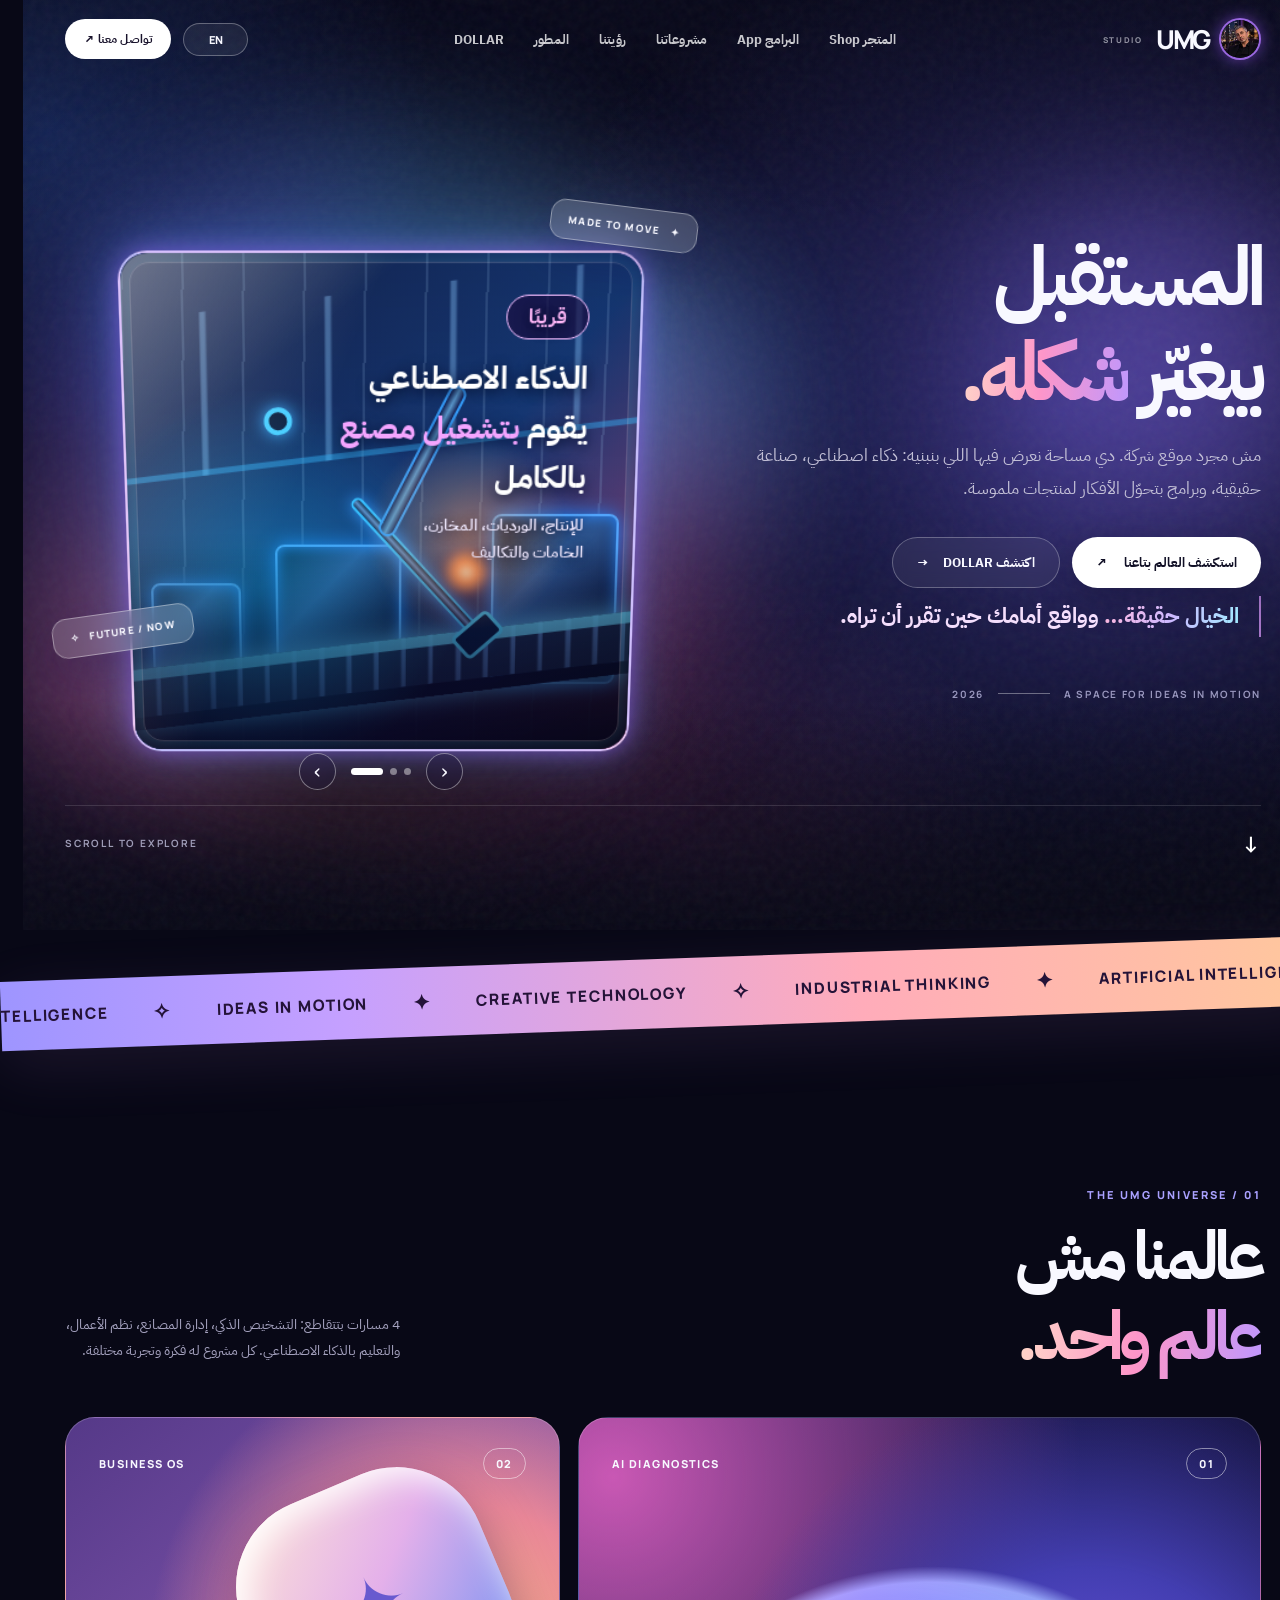
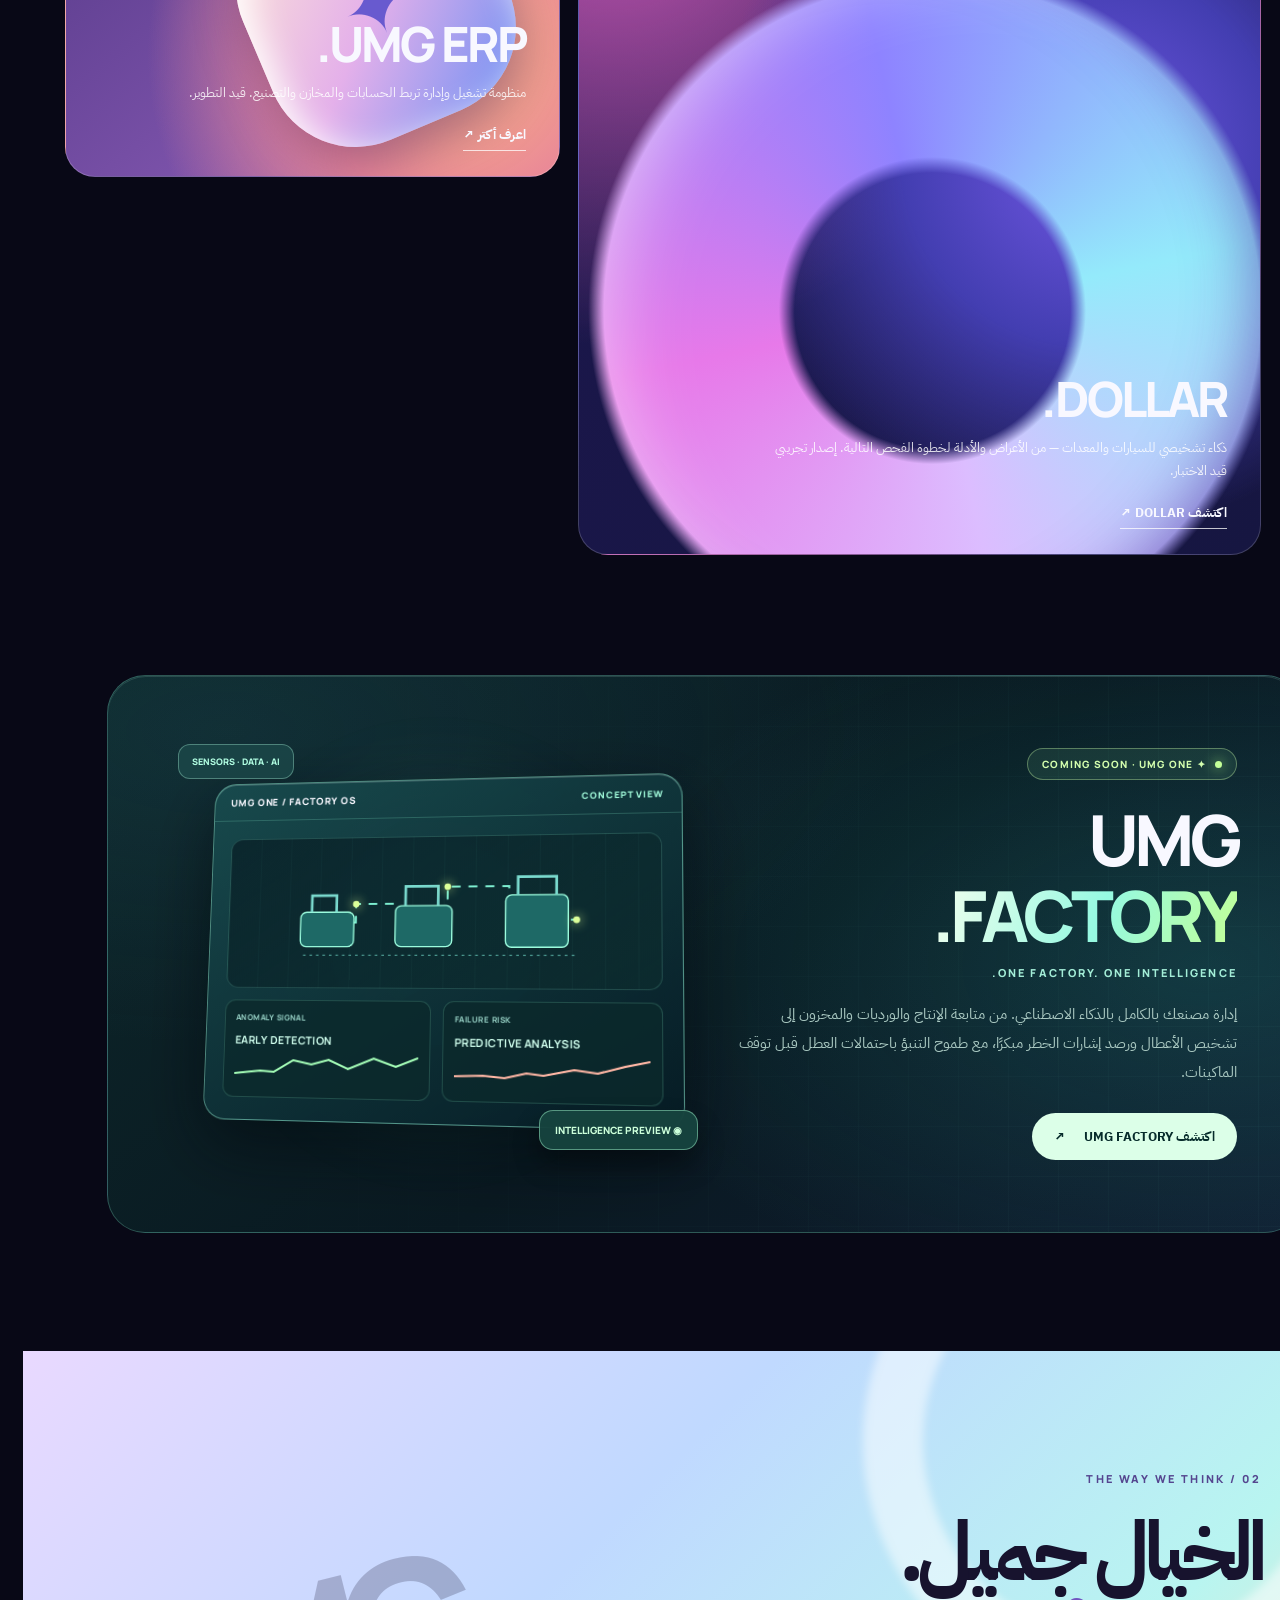
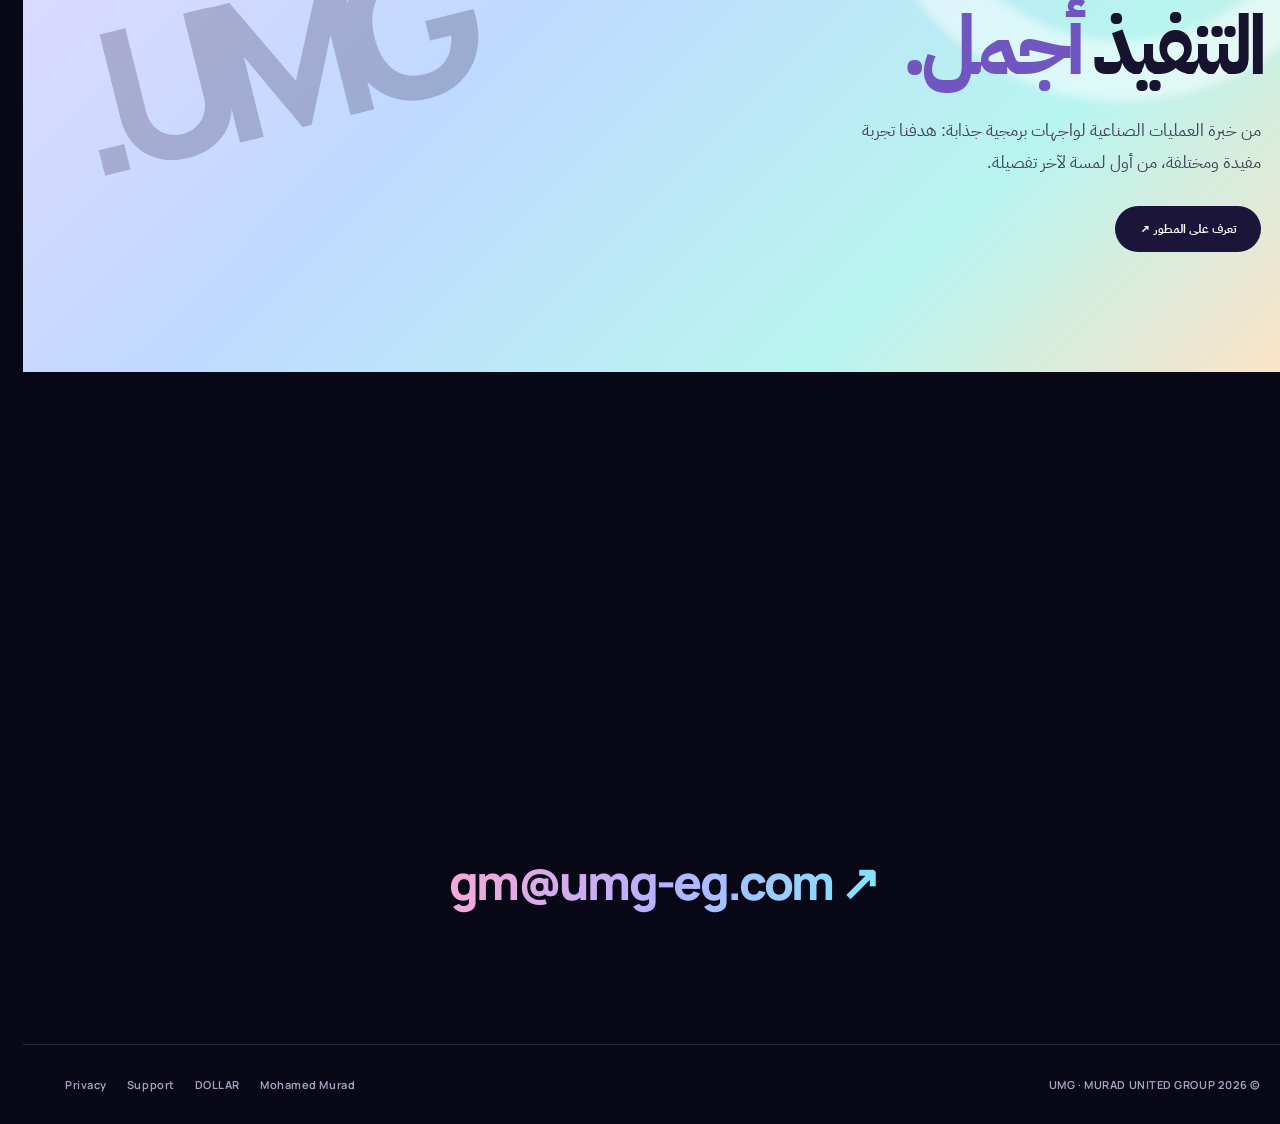
==== commit 77a468eb: "feat: add Shop and App navigation on UMG homepage" ====
--- a/index.html
+++ b/index.html
@@ -250,15 +250,14 @@
 <header class="topbar" id="topbar">
 <div class="container nav-inner">
 <a href="/" class="brand" aria-label="UMG home"><span class="brand-mark portrait-mark"><img src="/assets/media/mohmd-murad.webp" width="42" height="42" alt="Mohmd Murad" decoding="async" fetchpriority="high"></span>UMG<span style="font-size:8px;letter-spacing:.2em;opacity:.55;margin-inline-start:4px">STUDIO</span></a>
-<nav class="desktop-links" aria-label="Main">
+<nav class="desktop-links" aria-label="Main"><a href="/shop/"><span data-lang="ar">المتجر Shop</span><span data-lang="en">Shop</span></a><a href="/app/"><span data-lang="ar">البرامج App</span><span data-lang="en">Apps</span></a>
 <a href="#universes"><span data-lang="ar">مشروعاتنا</span><span data-lang="en">Our worlds</span></a>
 <a href="#approach"><span data-lang="ar">رؤيتنا</span><span data-lang="en">Our vision</span></a>
 <a href="/mohamed/"><span data-lang="ar">المطور</span><span data-lang="en">Developer</span></a>
 <a href="/apps/dollar/"><span data-lang="ar">DOLLAR</span><span data-lang="en">DOLLAR</span></a>
-<a href="/apps/music/"><span data-lang="ar">UMG Music</span><span data-lang="en">UMG Music</span></a>
 </nav>
 <div class="nav-tools"><button type="button" class="language" id="language" aria-label="Change language">EN</button><a href="mailto:gm@umg-eg.com" class="nav-contact"><span data-lang="ar">تواصل معنا ↗</span><span data-lang="en">Get in touch ↗</span></a><button type="button" class="hamburger" id="hamburger" aria-label="Open navigation" aria-expanded="false" aria-controls="mobile-menu">☰</button></div>
-</div><nav class="mobile-menu" id="mobile-menu" aria-label="Mobile navigation"><a href="#universes"><span data-lang="ar">مشروعاتنا</span><span data-lang="en">Our worlds</span></a><a href="#approach"><span data-lang="ar">رؤيتنا</span><span data-lang="en">Our vision</span></a><a href="/mohamed/"><span data-lang="ar">المطور</span><span data-lang="en">Developer</span></a><a href="/apps/dollar/">DOLLAR</a><a href="/apps/music/">UMG Music</a><a href="mailto:gm@umg-eg.com"><span data-lang="ar">تواصل معنا</span><span data-lang="en">Contact</span></a></nav>
+</div><nav class="mobile-menu" id="mobile-menu" aria-label="Mobile navigation"><a href="/shop/"><span data-lang="ar">المتجر Shop</span><span data-lang="en">Shop</span></a><a href="/app/"><span data-lang="ar">البرامج App</span><span data-lang="en">Apps</span></a><a href="#universes"><span data-lang="ar">مشروعاتنا</span><span data-lang="en">Our worlds</span></a><a href="#approach"><span data-lang="ar">رؤيتنا</span><span data-lang="en">Our vision</span></a><a href="/mohamed/"><span data-lang="ar">المطور</span><span data-lang="en">Developer</span></a><a href="/apps/dollar/">DOLLAR</a><a href="mailto:gm@umg-eg.com"><span data-lang="ar">تواصل معنا</span><span data-lang="en">Contact</span></a></nav>
 </header>
 <main>
 <section class="hero" id="home">
@@ -269,7 +268,7 @@
 <h1><span data-lang="ar">المستقبل<br>بيغيّر <span class="grad-text">شكله.</span></span><span data-lang="en">The future<br>changes <span class="grad-text">shape.</span></span></h1>
 <p class="hero-description" data-lang="ar">مش مجرد موقع شركة. دي مساحة نعرض فيها اللي بنبنيه: ذكاء اصطناعي، صناعة حقيقية، وبرامج بتحوّل الأفكار لمنتجات ملموسة.</p>
 <p class="hero-description" data-lang="en">More than a corporate website. A living space for everything we're building: intelligent software, real-world industry and ideas made tangible.</p>
-<div class="hero-buttons"><a class="primary-btn" href="#universes"><span data-lang="ar">استكشف العالم بتاعنا</span><span data-lang="en">Explore our worlds</span><span>↗</span></a><a class="ghost-btn" href="/apps/dollar/"><span data-lang="ar">اكتشف DOLLAR</span><span data-lang="en">Meet DOLLAR</span><span>→</span></a><a class="ghost-btn" href="/apps/music/"><span data-lang="ar">استوديو UMG Music</span><span data-lang="en">UMG Music Studio</span><span>♫</span></a></div>
+<div class="hero-buttons"><a class="primary-btn" href="#universes"><span data-lang="ar">استكشف العالم بتاعنا</span><span data-lang="en">Explore our worlds</span><span>↗</span></a><a class="ghost-btn" href="/apps/dollar/"><span data-lang="ar">اكتشف DOLLAR</span><span data-lang="en">Meet DOLLAR</span><span>→</span></a></div>
 <div class="hero-slogan"><span data-lang="ar"><strong>الخيال حقيقة…</strong> وواقع أمامك حين تقرر أن تراه.</span><span data-lang="en"><strong>Imagination becomes reality</strong> when you choose to see it.</span></div>
 <div class="hero-micro">A SPACE FOR IDEAS IN MOTION <i></i> 2026</div>
 </div>
@@ -333,7 +332,7 @@
 <section class="about-band" id="approach"><div class="container about-flex"><div class="reveal"><div class="sec-overline" style="color:#55458f">02 / THE WAY WE THINK</div><h2><span data-lang="ar">الخيال جميل.<br>التنفيذ <em style="font-style:normal;color:#7155c0">أجمل.</em></span><span data-lang="en">Ideas are magic.<br>Making them <em style="font-style:normal;color:#7155c0">real.</em></span></h2><p data-lang="ar">من خبرة العمليات الصناعية لواجهات برمجية جذابة: هدفنا تجربة مفيدة ومختلفة، من أول لمسة لآخر تفصيلة.</p><p data-lang="en">From real industrial operations to expressive software experiences, we care about what works — and how it feels.</p><a class="lightbtn" href="/mohamed/"><span data-lang="ar">تعرف على المطور ↗</span><span data-lang="en">Meet the developer ↗</span></a></div><div class="about-symbol" aria-hidden="true">UMG.</div></div></section>
 <section class="contact-section container" id="contact"><div class="sec-overline reveal">03 / SAY HELLO</div><h2 class="sec-title reveal"><span data-lang="ar">عندك فكرة؟<br><span class="grad-text">يلا نحققها.</span></span><span data-lang="en">Got an idea?<br><span class="grad-text">Let's make it happen.</span></span></h2><p class="reveal" data-lang="ar">للتواصل المهني أو الاستفسار عن مشروعات UMG، ابعت لنا مباشرة. البريد مسجل على الدومين الرسمي.</p><p class="reveal" data-lang="en">For projects, partnerships or product enquiries, reach us at our official domain email.</p><a class="email-link" href="mailto:gm@umg-eg.com">gm@umg-eg.com ↗</a></section>
 </main>
-<footer class="footer"><div class="container foot-inner"><span>© <span id="year">2026</span> UMG · MURAD UNITED GROUP</span><div class="foot-links"><a href="/mohamed/">Mohamed Murad</a><a href="/apps/dollar/">DOLLAR</a><a href="/apps/music/">UMG Music</a><a href="/apps/dollar/support/">Support</a><a href="/apps/dollar/privacy/">Privacy</a></div></div></footer>
+<footer class="footer"><div class="container foot-inner"><span>© <span id="year">2026</span> UMG · MURAD UNITED GROUP</span><div class="foot-links"><a href="/mohamed/">Mohamed Murad</a><a href="/apps/dollar/">DOLLAR</a><a href="/apps/dollar/support/">Support</a><a href="/apps/dollar/privacy/">Privacy</a></div></div></footer>
 <script>
 (function(){
 'use strict';
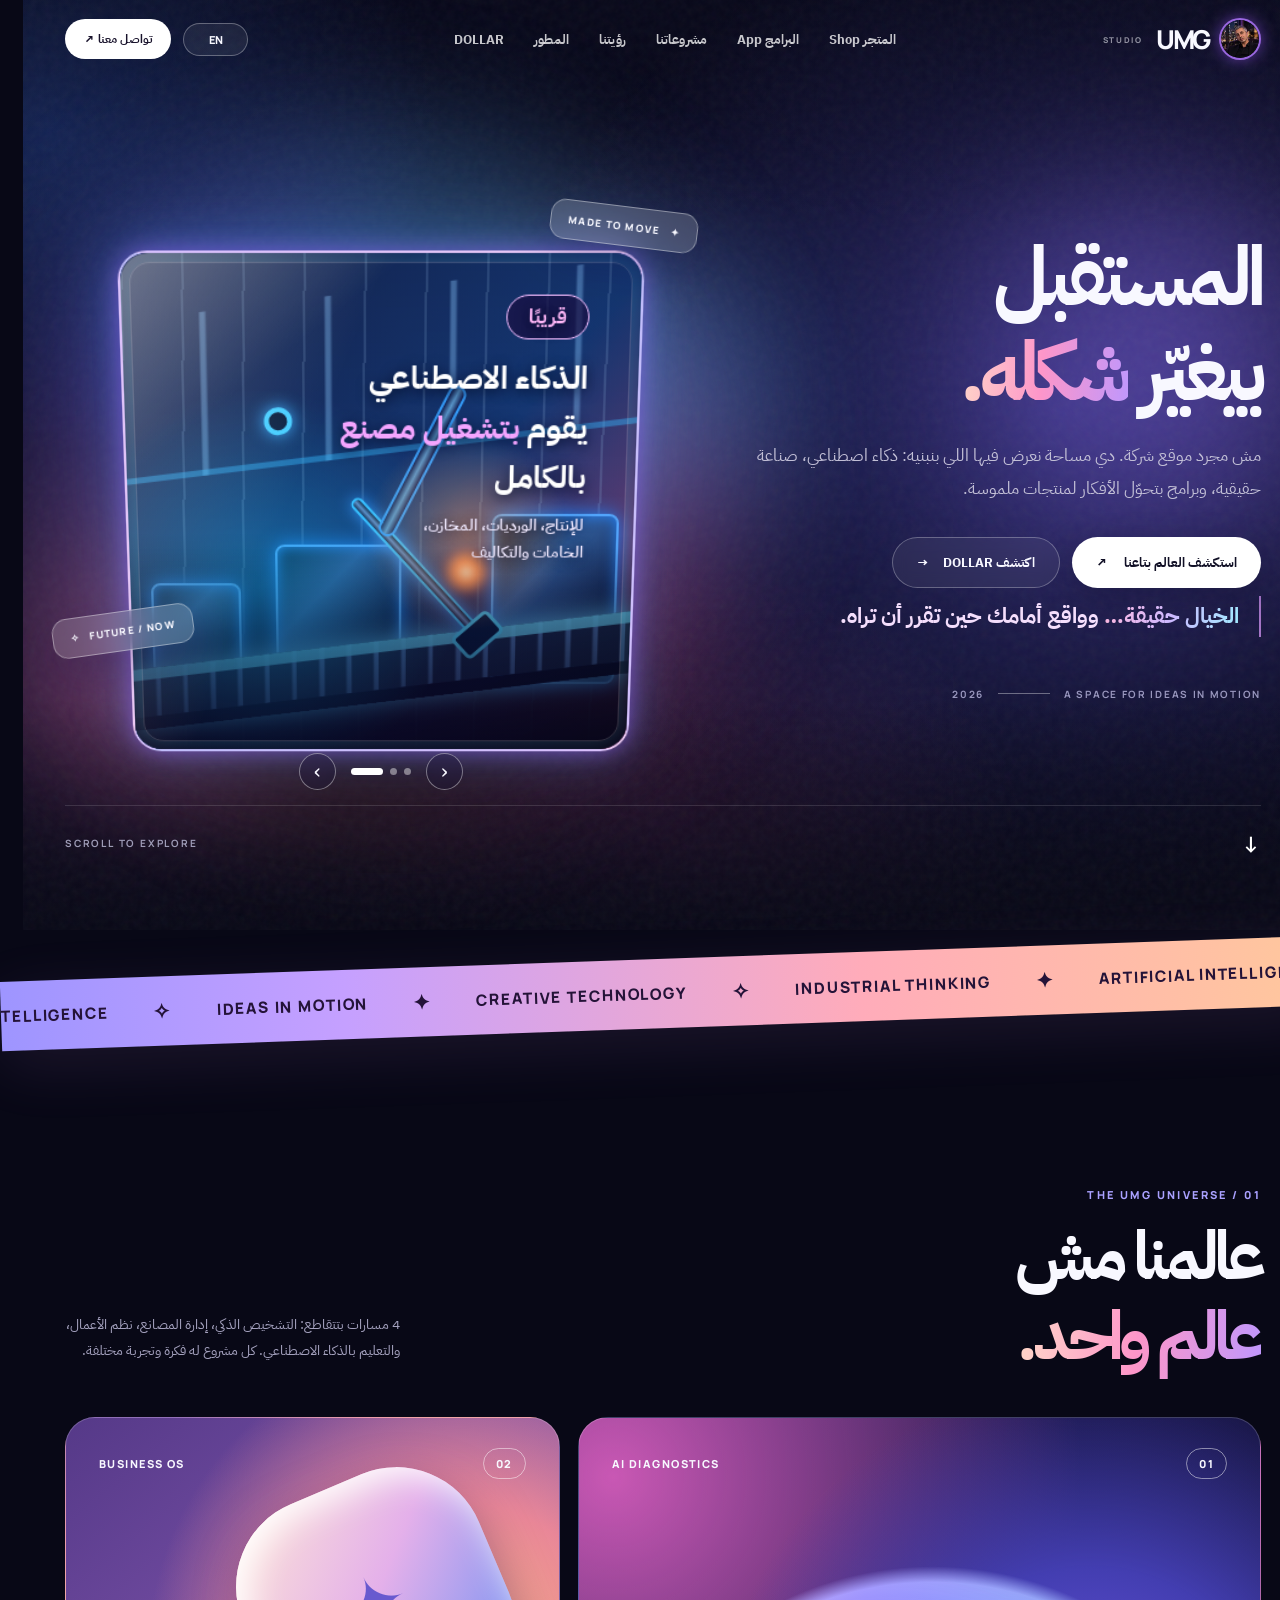
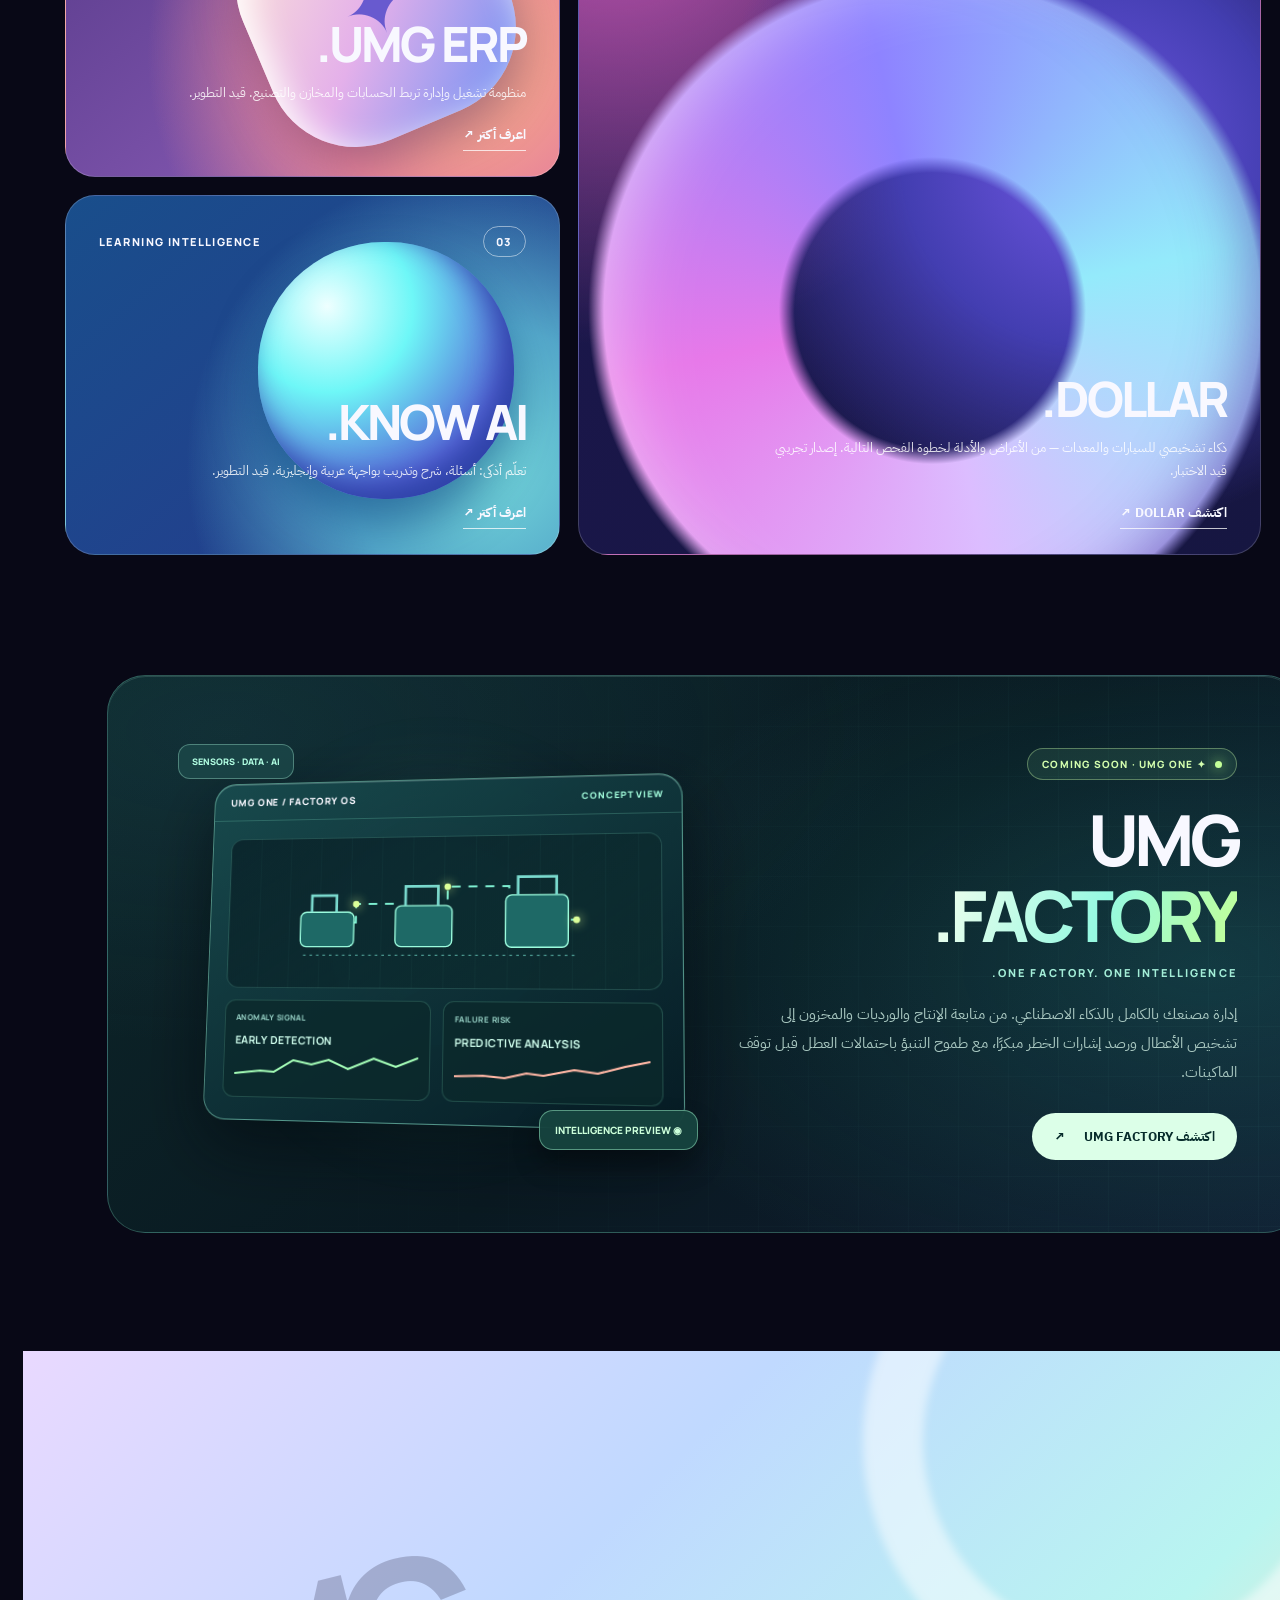
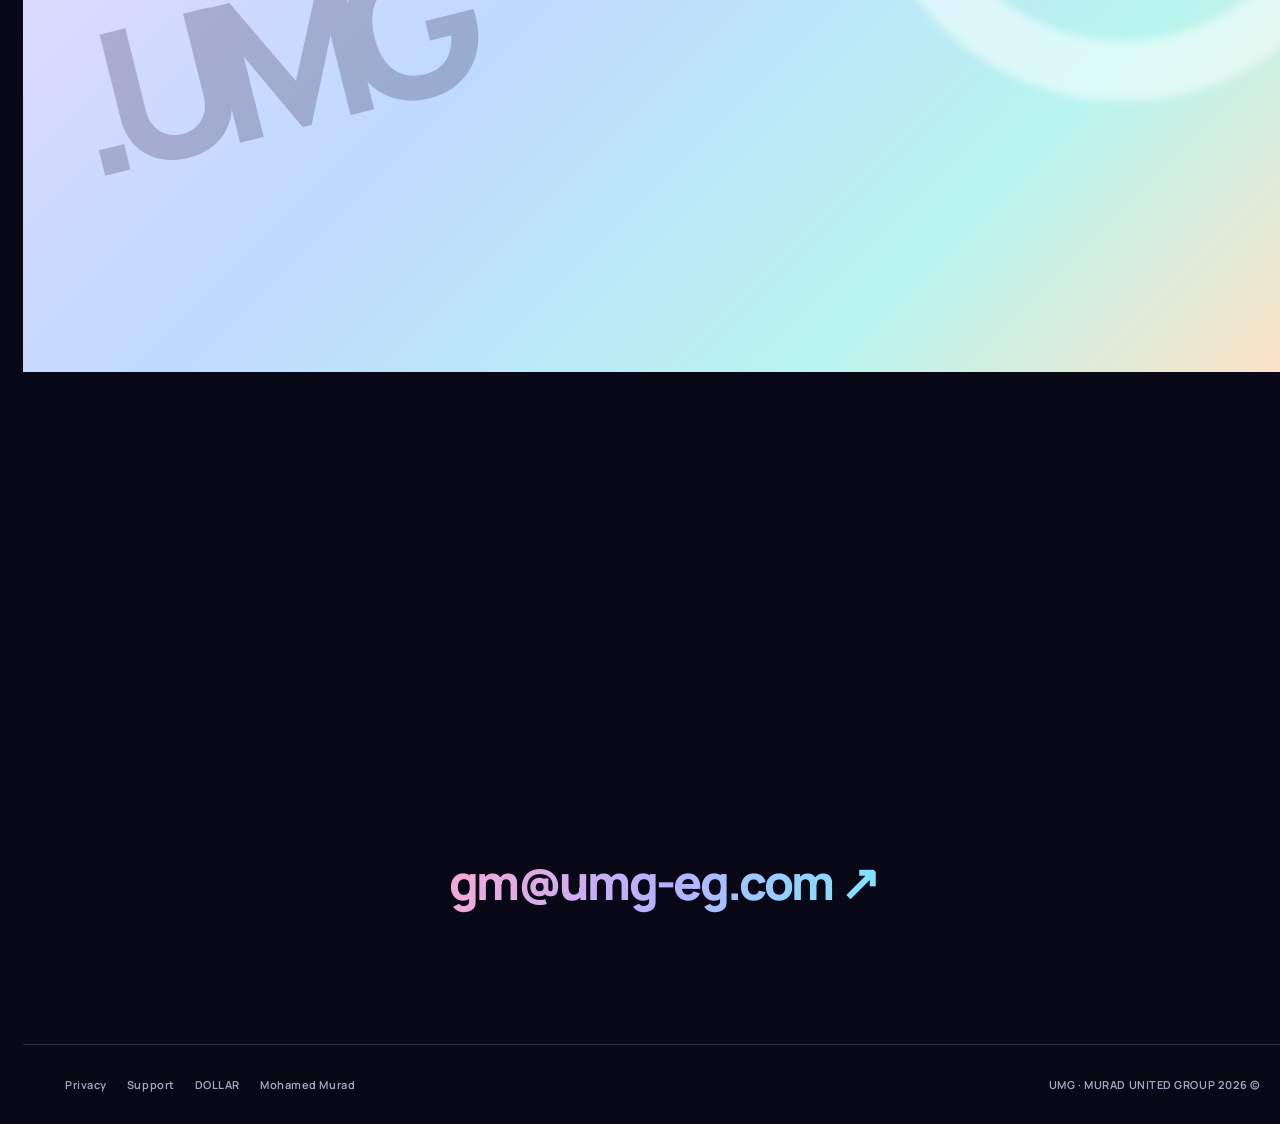
==== commit a52c7134: "fix(nav): keep existing programs showcase untouched; link App to original section" ====
--- a/index.html
+++ b/index.html
@@ -250,14 +250,14 @@
 <header class="topbar" id="topbar">
 <div class="container nav-inner">
 <a href="/" class="brand" aria-label="UMG home"><span class="brand-mark portrait-mark"><img src="/assets/media/mohmd-murad.webp" width="42" height="42" alt="Mohmd Murad" decoding="async" fetchpriority="high"></span>UMG<span style="font-size:8px;letter-spacing:.2em;opacity:.55;margin-inline-start:4px">STUDIO</span></a>
-<nav class="desktop-links" aria-label="Main"><a href="/shop/"><span data-lang="ar">المتجر Shop</span><span data-lang="en">Shop</span></a><a href="/app/"><span data-lang="ar">البرامج App</span><span data-lang="en">Apps</span></a>
+<nav class="desktop-links" aria-label="Main"><a href="/shop/"><span data-lang="ar">المتجر Shop</span><span data-lang="en">Shop</span></a><a href="/#universes"><span data-lang="ar">البرامج App</span><span data-lang="en">Apps</span></a>
 <a href="#universes"><span data-lang="ar">مشروعاتنا</span><span data-lang="en">Our worlds</span></a>
 <a href="#approach"><span data-lang="ar">رؤيتنا</span><span data-lang="en">Our vision</span></a>
 <a href="/mohamed/"><span data-lang="ar">المطور</span><span data-lang="en">Developer</span></a>
 <a href="/apps/dollar/"><span data-lang="ar">DOLLAR</span><span data-lang="en">DOLLAR</span></a>
 </nav>
 <div class="nav-tools"><button type="button" class="language" id="language" aria-label="Change language">EN</button><a href="mailto:gm@umg-eg.com" class="nav-contact"><span data-lang="ar">تواصل معنا ↗</span><span data-lang="en">Get in touch ↗</span></a><button type="button" class="hamburger" id="hamburger" aria-label="Open navigation" aria-expanded="false" aria-controls="mobile-menu">☰</button></div>
-</div><nav class="mobile-menu" id="mobile-menu" aria-label="Mobile navigation"><a href="/shop/"><span data-lang="ar">المتجر Shop</span><span data-lang="en">Shop</span></a><a href="/app/"><span data-lang="ar">البرامج App</span><span data-lang="en">Apps</span></a><a href="#universes"><span data-lang="ar">مشروعاتنا</span><span data-lang="en">Our worlds</span></a><a href="#approach"><span data-lang="ar">رؤيتنا</span><span data-lang="en">Our vision</span></a><a href="/mohamed/"><span data-lang="ar">المطور</span><span data-lang="en">Developer</span></a><a href="/apps/dollar/">DOLLAR</a><a href="mailto:gm@umg-eg.com"><span data-lang="ar">تواصل معنا</span><span data-lang="en">Contact</span></a></nav>
+</div><nav class="mobile-menu" id="mobile-menu" aria-label="Mobile navigation"><a href="/shop/"><span data-lang="ar">المتجر Shop</span><span data-lang="en">Shop</span></a><a href="/#universes"><span data-lang="ar">البرامج App</span><span data-lang="en">Apps</span></a><a href="#universes"><span data-lang="ar">مشروعاتنا</span><span data-lang="en">Our worlds</span></a><a href="#approach"><span data-lang="ar">رؤيتنا</span><span data-lang="en">Our vision</span></a><a href="/mohamed/"><span data-lang="ar">المطور</span><span data-lang="en">Developer</span></a><a href="/apps/dollar/">DOLLAR</a><a href="mailto:gm@umg-eg.com"><span data-lang="ar">تواصل معنا</span><span data-lang="en">Contact</span></a></nav>
 </header>
 <main>
 <section class="hero" id="home">
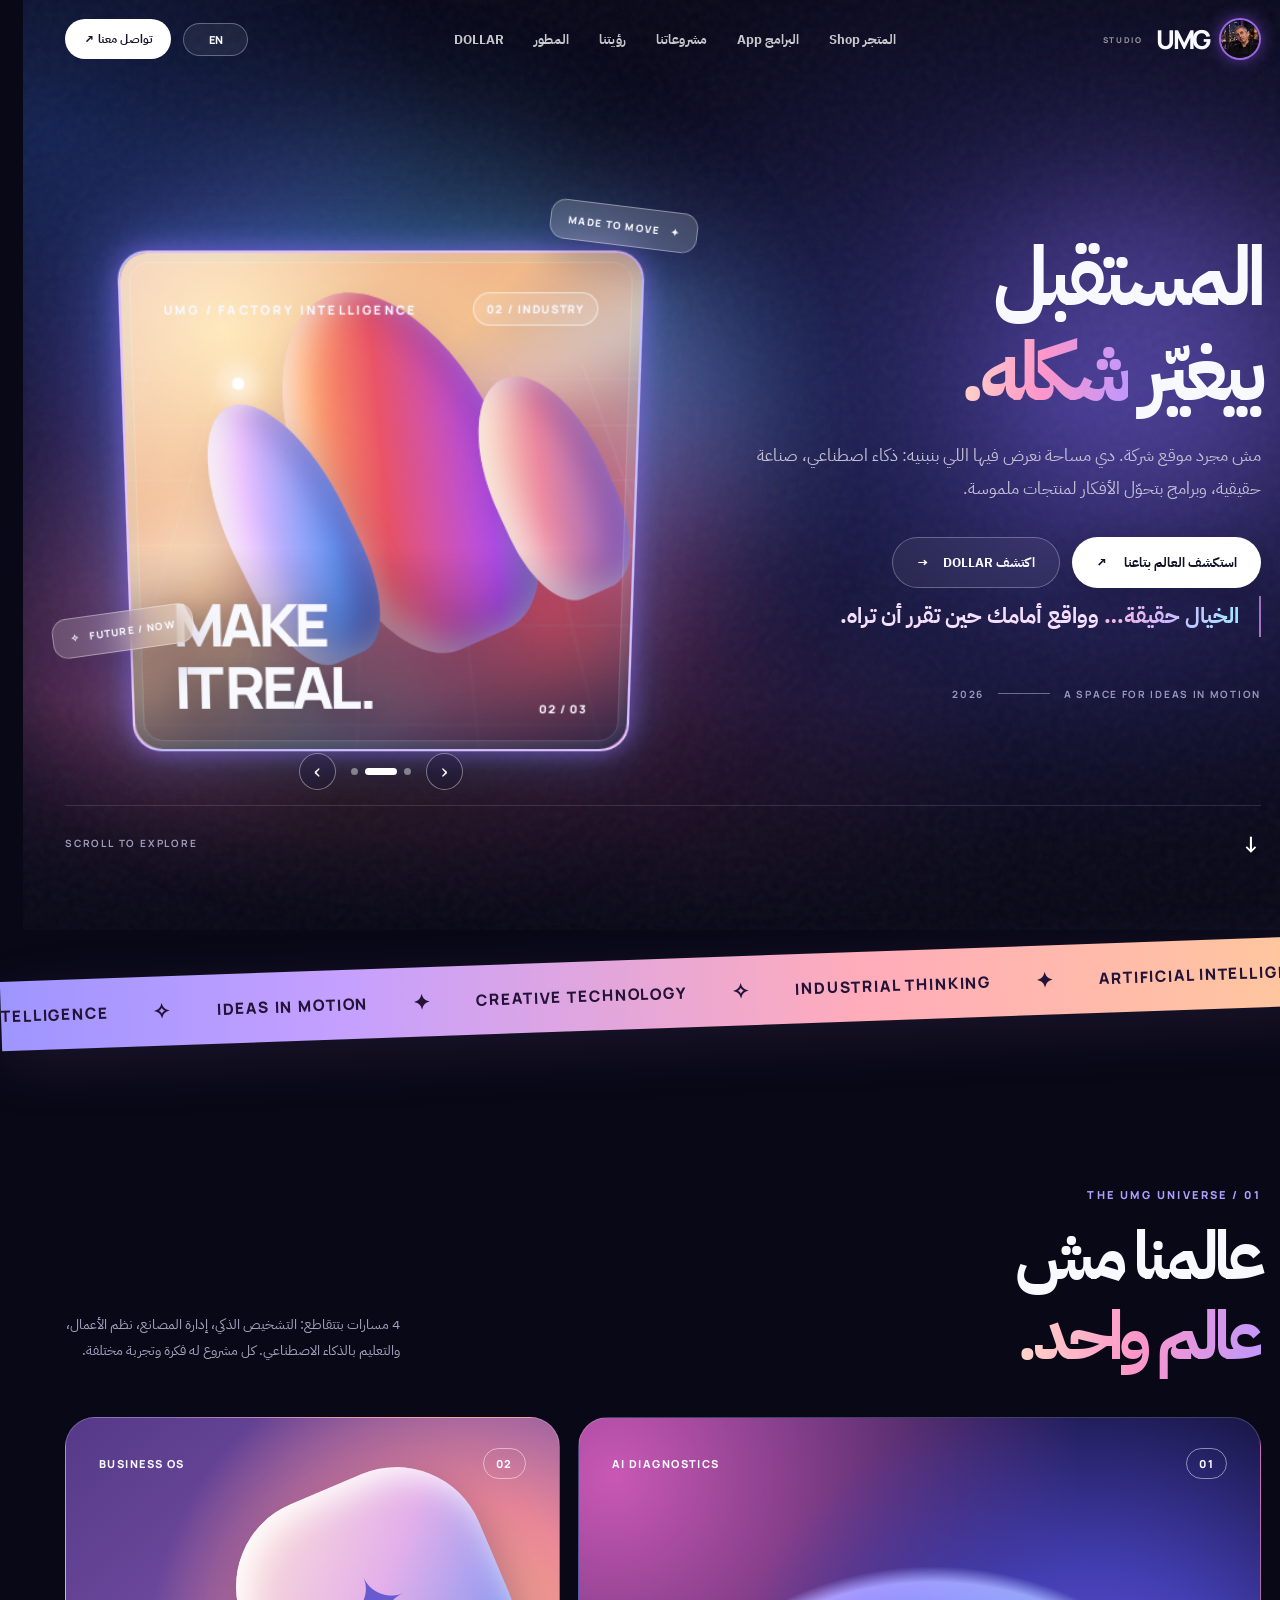
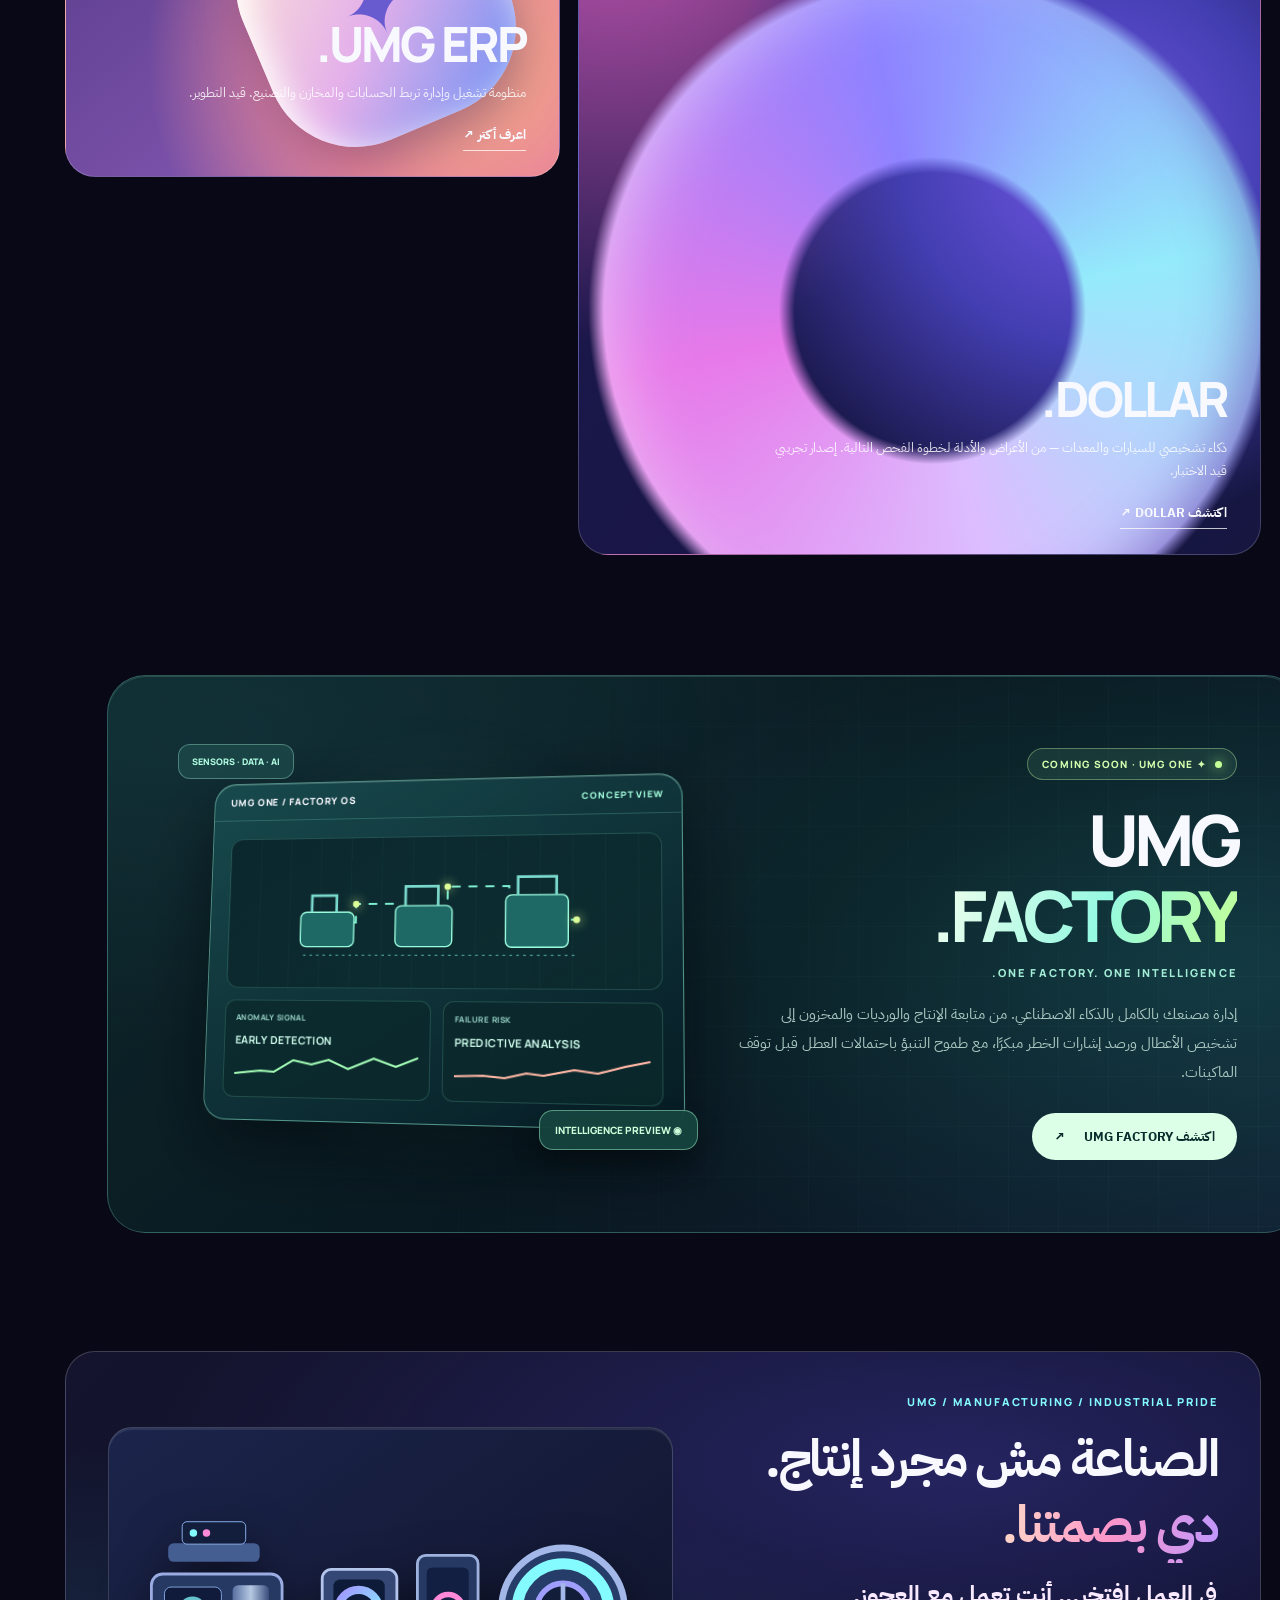
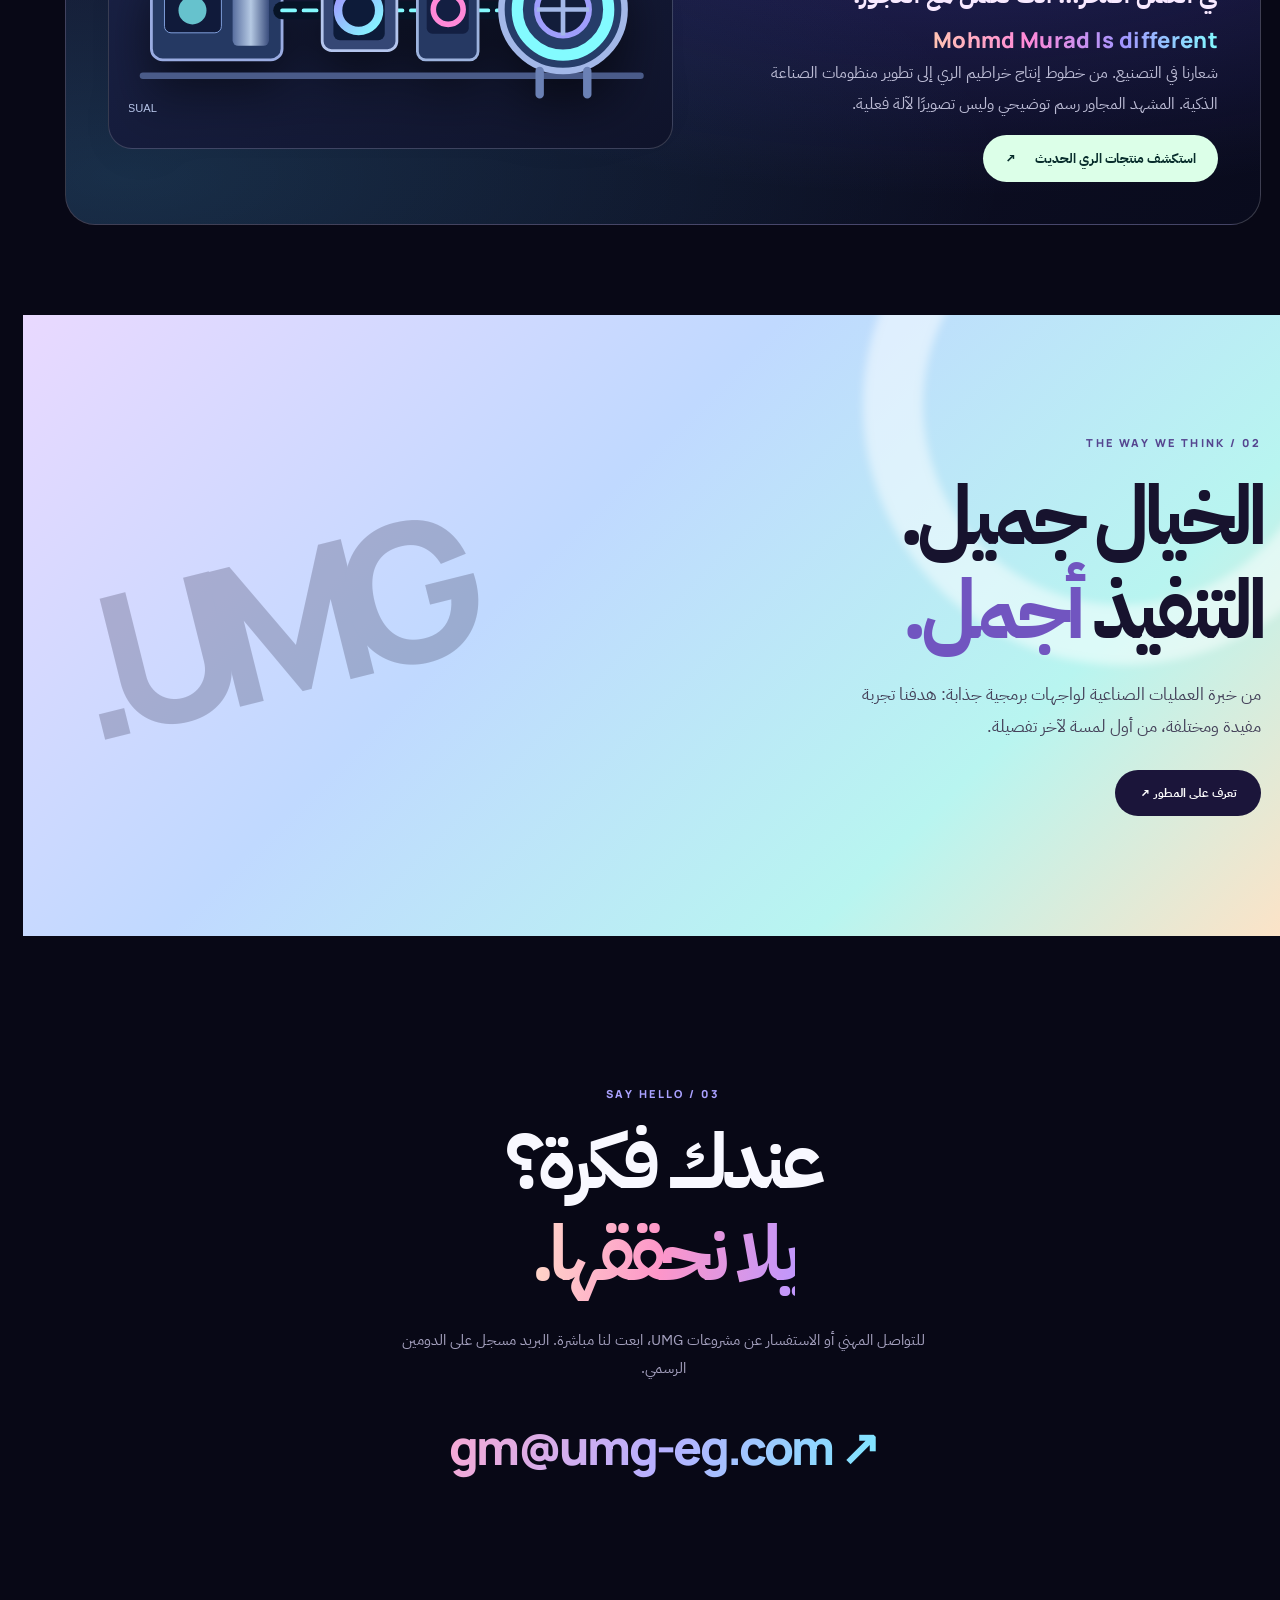
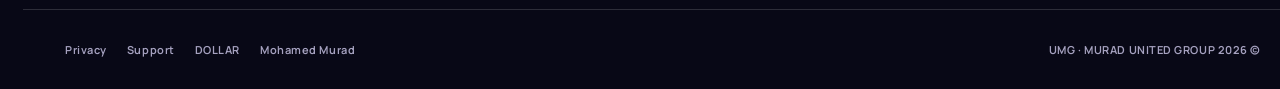
==== commit e2546ea1: "feat(site): add industrial production machine showcase and manufacturing slogans without changing ap" ====
--- a/index.html
+++ b/index.html
@@ -243,6 +243,9 @@
 @media(max-width:760px){.ad-factory-copy{top:9%;left:5%;width:90%}.ad-main-head{font-size:clamp(14px,3.8vw,22px)}.ad-factory-copy p{font-size:10px}.ad-coming{font-size:10px;padding:4px 10px}}
 @media(prefers-reduced-motion:reduce){.ad-factory-sparks{animation:none!important}}
 
+
+/* Industrial manufacturing showcase: additive, original programs layout preserved */
+.production-showcase{position:relative;isolation:isolate;overflow:hidden;margin-block:90px;padding:42px;border:1px solid rgba(255,255,255,.19);border-radius:30px;background:radial-gradient(ellipse at 75% 25%,rgba(100,92,255,.28),transparent 65%),linear-gradient(135deg,#14142e,#090b1d)}.production-showcase:before{content:"";position:absolute;inset:0;z-index:-1;background:radial-gradient(ellipse at 5% 90%,rgba(70,215,255,.15),transparent 55%)}.production-grid{display:grid;grid-template-columns:1fr 1.1fr;gap:32px;align-items:center}.production-overline{font:800 11px Manrope,sans-serif;letter-spacing:.18em;color:#83fbff}.production-heading{font-size:clamp(30px,4vw,55px);line-height:1.28;letter-spacing:-.04em;margin:17px 0}.production-slogan{font-size:clamp(16px,2vw,24px);font-weight:700;color:#f8e9ff;margin:20px 0 10px}.production-signature{display:inline-block;background:linear-gradient(90deg,#ffc3b3,#ff89d8,#a295ff,#83fbff);-webkit-background-clip:text;background-clip:text;color:transparent;font:800 clamp(15px,2vw,22px) Manrope,sans-serif;letter-spacing:.015em;line-height:1.6}.production-note{color:#bcbcd5;line-height:1.9;max-width:480px}.machine-stage{border:1px solid rgba(255,255,255,.17);border-radius:24px;min-height:270px;background:linear-gradient(145deg,#1b244b,#10142b);display:grid;place-items:center;padding:20px;box-shadow:inset 0 2px rgba(255,255,255,.09)}.machine-stage svg{width:100%;max-width:540px;height:auto;filter:drop-shadow(0 22px 24px #0008)}.machine-stage .roller{transform-box:fill-box;transform-origin:center;animation:productionRoll 5s linear infinite}.machine-stage .flowline{stroke-dasharray:14 9;animation:productionFlow 2s linear infinite}@keyframes productionRoll{to{transform:rotate(360deg)}}@keyframes productionFlow{to{stroke-dashoffset:-46}}@media(max-width:800px){.production-grid{grid-template-columns:1fr}.production-showcase{padding:23px;margin-block:55px}.machine-stage{min-height:200px}}@media(prefers-reduced-motion:reduce){.machine-stage .roller,.machine-stage .flowline{animation:none!important}}
 </style>
 </head>
 <body>
@@ -329,6 +332,7 @@
 </div></div>
 <div class="factory-caption">SENSORS · DATA · AI</div><div class="factory-flag">◉ INTELLIGENCE PREVIEW</div>
 </div></section>
+<section class="production-showcase container reveal" id="manufacturing" aria-labelledby="production-title"><div class="production-grid"><div><div class="production-overline">UMG / MANUFACTURING / INDUSTRIAL PRIDE</div><h2 class="production-heading" id="production-title"><span data-lang="ar">الصناعة مش مجرد إنتاج.<br><span class="grad-text">دي بصمتنا.</span></span><span data-lang="en">Manufacturing is more than output.<br><span class="grad-text">It's our signature.</span></span></h2><p class="production-slogan" data-lang="ar">في العمل افتخر… أنت تعمل مع العجوز.</p><p class="production-slogan" data-lang="en">Take pride in your work. You work with Al-Agouz.</p><strong class="production-signature">Mohmd Murad Is different</strong><p class="production-note" data-lang="ar">شعارنا في التصنيع. من خطوط إنتاج خراطيم الري إلى تطوير منظومات الصناعة الذكية. المشهد المجاور رسم توضيحي وليس تصويرًا لآلة فعلية.</p><p class="production-note" data-lang="en">Our manufacturing signature. From irrigation pipe production to intelligent industrial systems. The adjacent visual is illustrative, not a photograph of an actual machine.</p><a class="factory-cta" href="/shop/"><span data-lang="ar">استكشف منتجات الري الحديث</span><span data-lang="en">Explore irrigation products</span><span>↗</span></a></div><div class="machine-stage" role="img" aria-label="رسم توضيحي متحرك لخط إنتاج خراطيم الري مع بكرات ومحرك ووحدة سحب"><svg viewBox="0 0 560 300" xmlns="http://www.w3.org/2000/svg" aria-hidden="true"><defs><linearGradient id="msteel" x1="0" x2="1"><stop stop-color="#586e9f"/><stop offset=".5" stop-color="#b5c9e3"/><stop offset="1" stop-color="#3a4d7d"/></linearGradient><linearGradient id="mglass" x1="0" x2="1" y1="0" y2="1"><stop stop-color="#a295ff"/><stop offset="1" stop-color="#83fbff"/></linearGradient></defs><path d="M15 244H548" stroke="#4a5b89" stroke-width="7" stroke-linecap="round"/><rect x="24" y="135" width="140" height="92" rx="12" fill="#253963" stroke="#9aace2" stroke-width="3"/><rect x="38" y="149" width="61" height="49" rx="7" fill="#101a3a" stroke="#86a6e3"/><circle cx="68" cy="174" r="15" fill="#83fbff" opacity=".75"/><rect x="111" y="147" width="39" height="65" rx="6" fill="url(#msteel)"/><path d="M164 174H420" stroke="#071427" stroke-width="19" stroke-linecap="round"/><path class="flowline" d="M164 174H420" stroke="#83fbff" stroke-width="4" stroke-linecap="round"/><rect x="207" y="130" width="80" height="87" rx="10" fill="#354775" stroke="#b4c5ed" stroke-width="3"/><rect x="219" y="141" width="55" height="65" rx="7" fill="#0d1b39"/><circle cx="246" cy="174" r="22" fill="none" stroke="url(#mglass)" stroke-width="9"/><rect x="309" y="115" width="65" height="112" rx="9" fill="#263963" stroke="#9db3de" stroke-width="3"/><rect x="319" y="128" width="45" height="71" rx="6" fill="#131f42"/><circle cx="342" cy="173" r="16" fill="none" stroke="#ff89d8" stroke-width="6"/><g class="roller"><circle cx="465" cy="173" r="66" fill="#263d69" stroke="#a3b8e8" stroke-width="7"/><circle cx="465" cy="173" r="49" fill="none" stroke="#83fbff" stroke-width="12"/><circle cx="465" cy="173" r="28" fill="#121d3a" stroke="#9f9efc" stroke-width="6"/><path d="M465 145V201M437 173H493" stroke="#a3b8e8" stroke-width="5"/></g><path d="M440 239V264M491 239V264" stroke="#6b81b5" stroke-width="9" stroke-linecap="round"/><rect x="42" y="102" width="98" height="20" rx="6" fill="#455e92"/><rect x="57" y="79" width="68" height="24" rx="5" fill="#131e3d" stroke="#8db4ef"/><circle cx="69" cy="91" r="4" fill="#83fbff"/><circle cx="83" cy="91" r="4" fill="#ff89d8"/><text x="30" y="283" font-family="sans-serif" font-size="12" fill="#b6c4e8">UMG / PIPE EXTRUSION · CONCEPT VISUAL</text></svg></div></div></section>
 <section class="about-band" id="approach"><div class="container about-flex"><div class="reveal"><div class="sec-overline" style="color:#55458f">02 / THE WAY WE THINK</div><h2><span data-lang="ar">الخيال جميل.<br>التنفيذ <em style="font-style:normal;color:#7155c0">أجمل.</em></span><span data-lang="en">Ideas are magic.<br>Making them <em style="font-style:normal;color:#7155c0">real.</em></span></h2><p data-lang="ar">من خبرة العمليات الصناعية لواجهات برمجية جذابة: هدفنا تجربة مفيدة ومختلفة، من أول لمسة لآخر تفصيلة.</p><p data-lang="en">From real industrial operations to expressive software experiences, we care about what works — and how it feels.</p><a class="lightbtn" href="/mohamed/"><span data-lang="ar">تعرف على المطور ↗</span><span data-lang="en">Meet the developer ↗</span></a></div><div class="about-symbol" aria-hidden="true">UMG.</div></div></section>
 <section class="contact-section container" id="contact"><div class="sec-overline reveal">03 / SAY HELLO</div><h2 class="sec-title reveal"><span data-lang="ar">عندك فكرة؟<br><span class="grad-text">يلا نحققها.</span></span><span data-lang="en">Got an idea?<br><span class="grad-text">Let's make it happen.</span></span></h2><p class="reveal" data-lang="ar">للتواصل المهني أو الاستفسار عن مشروعات UMG، ابعت لنا مباشرة. البريد مسجل على الدومين الرسمي.</p><p class="reveal" data-lang="en">For projects, partnerships or product enquiries, reach us at our official domain email.</p><a class="email-link" href="mailto:gm@umg-eg.com">gm@umg-eg.com ↗</a></section>
 </main>
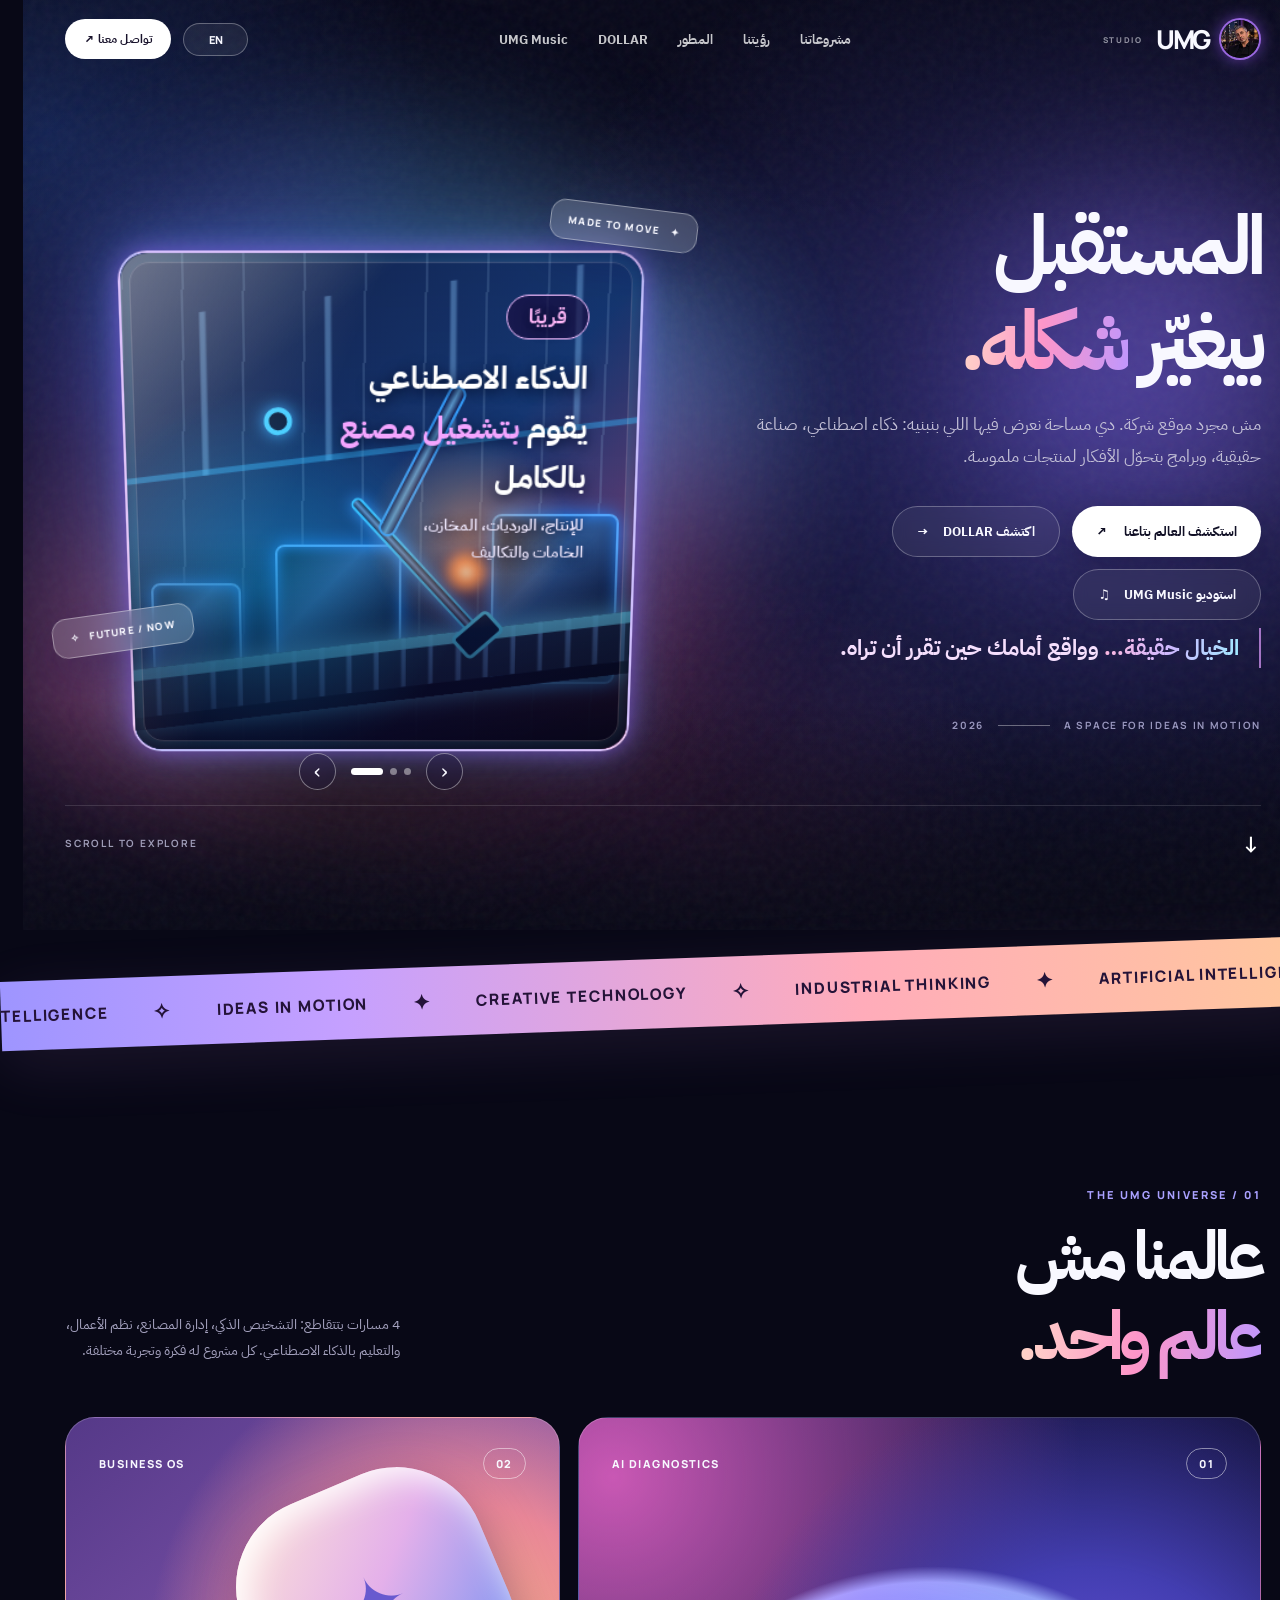
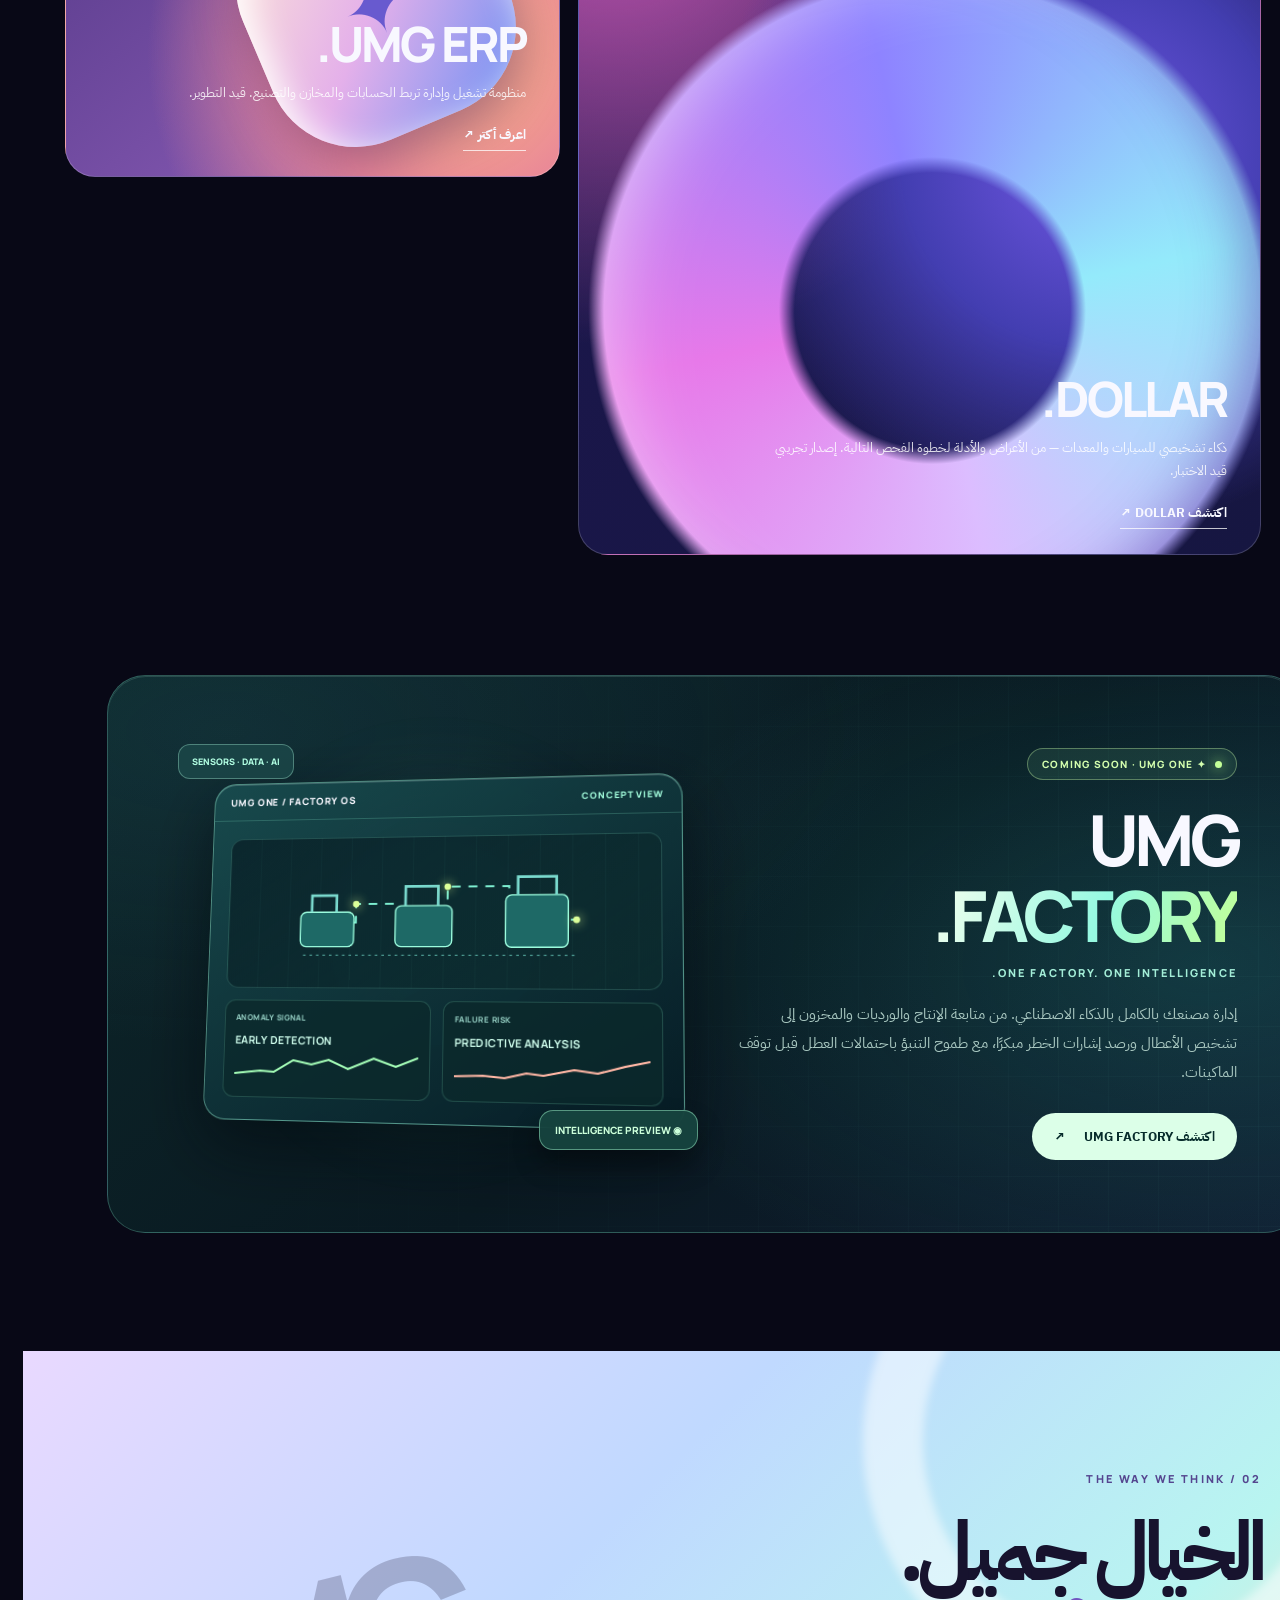
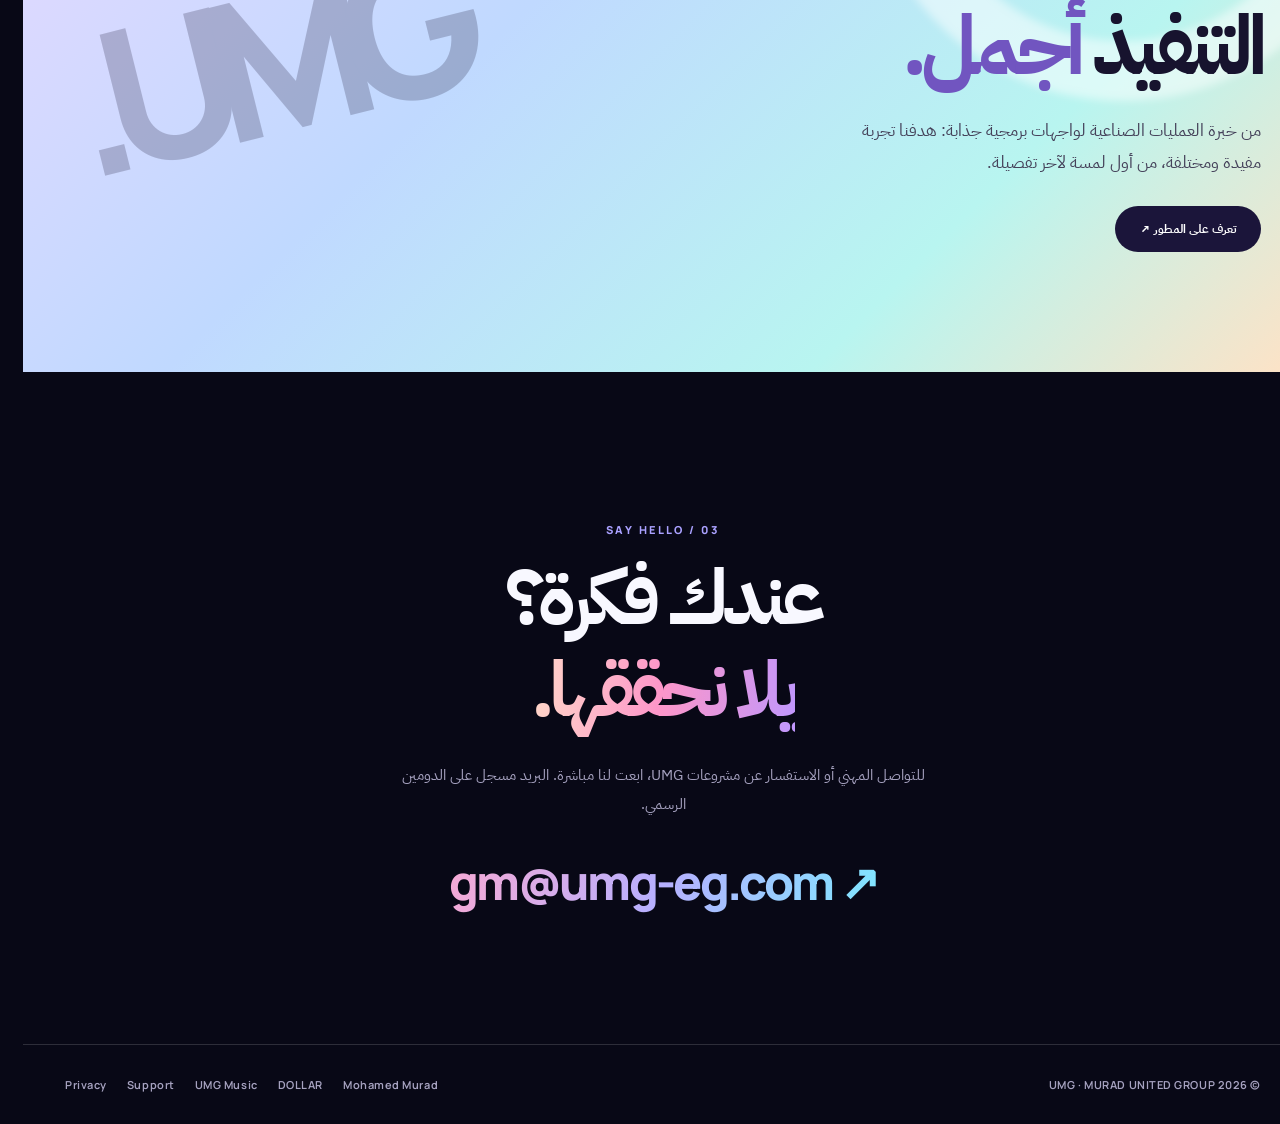
==== commit 689fa9fe: "Merge main into music studio preview Co-authored-by: Copilot <223556219+Copilot@users.noreply.github" ====
--- a/index.html
+++ b/index.html
@@ -243,9 +243,6 @@
 @media(max-width:760px){.ad-factory-copy{top:9%;left:5%;width:90%}.ad-main-head{font-size:clamp(14px,3.8vw,22px)}.ad-factory-copy p{font-size:10px}.ad-coming{font-size:10px;padding:4px 10px}}
 @media(prefers-reduced-motion:reduce){.ad-factory-sparks{animation:none!important}}
 
-
-/* Industrial manufacturing showcase: additive, original programs layout preserved */
-.production-showcase{position:relative;isolation:isolate;overflow:hidden;margin-block:90px;padding:42px;border:1px solid rgba(255,255,255,.19);border-radius:30px;background:radial-gradient(ellipse at 75% 25%,rgba(100,92,255,.28),transparent 65%),linear-gradient(135deg,#14142e,#090b1d)}.production-showcase:before{content:"";position:absolute;inset:0;z-index:-1;background:radial-gradient(ellipse at 5% 90%,rgba(70,215,255,.15),transparent 55%)}.production-grid{display:grid;grid-template-columns:1fr 1.1fr;gap:32px;align-items:center}.production-overline{font:800 11px Manrope,sans-serif;letter-spacing:.18em;color:#83fbff}.production-heading{font-size:clamp(30px,4vw,55px);line-height:1.28;letter-spacing:-.04em;margin:17px 0}.production-slogan{font-size:clamp(16px,2vw,24px);font-weight:700;color:#f8e9ff;margin:20px 0 10px}.production-signature{display:inline-block;background:linear-gradient(90deg,#ffc3b3,#ff89d8,#a295ff,#83fbff);-webkit-background-clip:text;background-clip:text;color:transparent;font:800 clamp(15px,2vw,22px) Manrope,sans-serif;letter-spacing:.015em;line-height:1.6}.production-note{color:#bcbcd5;line-height:1.9;max-width:480px}.machine-stage{border:1px solid rgba(255,255,255,.17);border-radius:24px;min-height:270px;background:linear-gradient(145deg,#1b244b,#10142b);display:grid;place-items:center;padding:20px;box-shadow:inset 0 2px rgba(255,255,255,.09)}.machine-stage svg{width:100%;max-width:540px;height:auto;filter:drop-shadow(0 22px 24px #0008)}.machine-stage .roller{transform-box:fill-box;transform-origin:center;animation:productionRoll 5s linear infinite}.machine-stage .flowline{stroke-dasharray:14 9;animation:productionFlow 2s linear infinite}@keyframes productionRoll{to{transform:rotate(360deg)}}@keyframes productionFlow{to{stroke-dashoffset:-46}}@media(max-width:800px){.production-grid{grid-template-columns:1fr}.production-showcase{padding:23px;margin-block:55px}.machine-stage{min-height:200px}}@media(prefers-reduced-motion:reduce){.machine-stage .roller,.machine-stage .flowline{animation:none!important}}
 </style>
 </head>
 <body>
@@ -253,14 +250,15 @@
 <header class="topbar" id="topbar">
 <div class="container nav-inner">
 <a href="/" class="brand" aria-label="UMG home"><span class="brand-mark portrait-mark"><img src="/assets/media/mohmd-murad.webp" width="42" height="42" alt="Mohmd Murad" decoding="async" fetchpriority="high"></span>UMG<span style="font-size:8px;letter-spacing:.2em;opacity:.55;margin-inline-start:4px">STUDIO</span></a>
-<nav class="desktop-links" aria-label="Main"><a href="/shop/"><span data-lang="ar">المتجر Shop</span><span data-lang="en">Shop</span></a><a href="/#universes"><span data-lang="ar">البرامج App</span><span data-lang="en">Apps</span></a>
+<nav class="desktop-links" aria-label="Main">
 <a href="#universes"><span data-lang="ar">مشروعاتنا</span><span data-lang="en">Our worlds</span></a>
 <a href="#approach"><span data-lang="ar">رؤيتنا</span><span data-lang="en">Our vision</span></a>
 <a href="/mohamed/"><span data-lang="ar">المطور</span><span data-lang="en">Developer</span></a>
 <a href="/apps/dollar/"><span data-lang="ar">DOLLAR</span><span data-lang="en">DOLLAR</span></a>
+<a href="/apps/music/"><span data-lang="ar">UMG Music</span><span data-lang="en">UMG Music</span></a>
 </nav>
 <div class="nav-tools"><button type="button" class="language" id="language" aria-label="Change language">EN</button><a href="mailto:gm@umg-eg.com" class="nav-contact"><span data-lang="ar">تواصل معنا ↗</span><span data-lang="en">Get in touch ↗</span></a><button type="button" class="hamburger" id="hamburger" aria-label="Open navigation" aria-expanded="false" aria-controls="mobile-menu">☰</button></div>
-</div><nav class="mobile-menu" id="mobile-menu" aria-label="Mobile navigation"><a href="/shop/"><span data-lang="ar">المتجر Shop</span><span data-lang="en">Shop</span></a><a href="/#universes"><span data-lang="ar">البرامج App</span><span data-lang="en">Apps</span></a><a href="#universes"><span data-lang="ar">مشروعاتنا</span><span data-lang="en">Our worlds</span></a><a href="#approach"><span data-lang="ar">رؤيتنا</span><span data-lang="en">Our vision</span></a><a href="/mohamed/"><span data-lang="ar">المطور</span><span data-lang="en">Developer</span></a><a href="/apps/dollar/">DOLLAR</a><a href="mailto:gm@umg-eg.com"><span data-lang="ar">تواصل معنا</span><span data-lang="en">Contact</span></a></nav>
+</div><nav class="mobile-menu" id="mobile-menu" aria-label="Mobile navigation"><a href="/shop/"><span data-lang="ar">المتجر Shop</span><span data-lang="en">Shop</span></a><a href="/#universes"><span data-lang="ar">البرامج App</span><span data-lang="en">Apps</span></a><a href="#universes"><span data-lang="ar">مشروعاتنا</span><span data-lang="en">Our worlds</span></a><a href="#approach"><span data-lang="ar">رؤيتنا</span><span data-lang="en">Our vision</span></a><a href="/mohamed/"><span data-lang="ar">المطور</span><span data-lang="en">Developer</span></a><a href="/apps/dollar/">DOLLAR</a><a href="/apps/music/">UMG Music</a><a href="mailto:gm@umg-eg.com"><span data-lang="ar">تواصل معنا</span><span data-lang="en">Contact</span></a></nav>
 </header>
 <main>
 <section class="hero" id="home">
@@ -271,7 +269,7 @@
 <h1><span data-lang="ar">المستقبل<br>بيغيّر <span class="grad-text">شكله.</span></span><span data-lang="en">The future<br>changes <span class="grad-text">shape.</span></span></h1>
 <p class="hero-description" data-lang="ar">مش مجرد موقع شركة. دي مساحة نعرض فيها اللي بنبنيه: ذكاء اصطناعي، صناعة حقيقية، وبرامج بتحوّل الأفكار لمنتجات ملموسة.</p>
 <p class="hero-description" data-lang="en">More than a corporate website. A living space for everything we're building: intelligent software, real-world industry and ideas made tangible.</p>
-<div class="hero-buttons"><a class="primary-btn" href="#universes"><span data-lang="ar">استكشف العالم بتاعنا</span><span data-lang="en">Explore our worlds</span><span>↗</span></a><a class="ghost-btn" href="/apps/dollar/"><span data-lang="ar">اكتشف DOLLAR</span><span data-lang="en">Meet DOLLAR</span><span>→</span></a></div>
+<div class="hero-buttons"><a class="primary-btn" href="#universes"><span data-lang="ar">استكشف العالم بتاعنا</span><span data-lang="en">Explore our worlds</span><span>↗</span></a><a class="ghost-btn" href="/apps/dollar/"><span data-lang="ar">اكتشف DOLLAR</span><span data-lang="en">Meet DOLLAR</span><span>→</span></a><a class="ghost-btn" href="/apps/music/"><span data-lang="ar">استوديو UMG Music</span><span data-lang="en">UMG Music Studio</span><span>♫</span></a></div>
 <div class="hero-slogan"><span data-lang="ar"><strong>الخيال حقيقة…</strong> وواقع أمامك حين تقرر أن تراه.</span><span data-lang="en"><strong>Imagination becomes reality</strong> when you choose to see it.</span></div>
 <div class="hero-micro">A SPACE FOR IDEAS IN MOTION <i></i> 2026</div>
 </div>
@@ -332,11 +330,10 @@
 </div></div>
 <div class="factory-caption">SENSORS · DATA · AI</div><div class="factory-flag">◉ INTELLIGENCE PREVIEW</div>
 </div></section>
-<section class="production-showcase container reveal" id="manufacturing" aria-labelledby="production-title"><div class="production-grid"><div><div class="production-overline">UMG / MANUFACTURING / INDUSTRIAL PRIDE</div><h2 class="production-heading" id="production-title"><span data-lang="ar">الصناعة مش مجرد إنتاج.<br><span class="grad-text">دي بصمتنا.</span></span><span data-lang="en">Manufacturing is more than output.<br><span class="grad-text">It's our signature.</span></span></h2><p class="production-slogan" data-lang="ar">في العمل افتخر… أنت تعمل مع العجوز.</p><p class="production-slogan" data-lang="en">Take pride in your work. You work with Al-Agouz.</p><strong class="production-signature">Mohmd Murad Is different</strong><p class="production-note" data-lang="ar">شعارنا في التصنيع. من خطوط إنتاج خراطيم الري إلى تطوير منظومات الصناعة الذكية. المشهد المجاور رسم توضيحي وليس تصويرًا لآلة فعلية.</p><p class="production-note" data-lang="en">Our manufacturing signature. From irrigation pipe production to intelligent industrial systems. The adjacent visual is illustrative, not a photograph of an actual machine.</p><a class="factory-cta" href="/shop/"><span data-lang="ar">استكشف منتجات الري الحديث</span><span data-lang="en">Explore irrigation products</span><span>↗</span></a></div><div class="machine-stage" role="img" aria-label="رسم توضيحي متحرك لخط إنتاج خراطيم الري مع بكرات ومحرك ووحدة سحب"><svg viewBox="0 0 560 300" xmlns="http://www.w3.org/2000/svg" aria-hidden="true"><defs><linearGradient id="msteel" x1="0" x2="1"><stop stop-color="#586e9f"/><stop offset=".5" stop-color="#b5c9e3"/><stop offset="1" stop-color="#3a4d7d"/></linearGradient><linearGradient id="mglass" x1="0" x2="1" y1="0" y2="1"><stop stop-color="#a295ff"/><stop offset="1" stop-color="#83fbff"/></linearGradient></defs><path d="M15 244H548" stroke="#4a5b89" stroke-width="7" stroke-linecap="round"/><rect x="24" y="135" width="140" height="92" rx="12" fill="#253963" stroke="#9aace2" stroke-width="3"/><rect x="38" y="149" width="61" height="49" rx="7" fill="#101a3a" stroke="#86a6e3"/><circle cx="68" cy="174" r="15" fill="#83fbff" opacity=".75"/><rect x="111" y="147" width="39" height="65" rx="6" fill="url(#msteel)"/><path d="M164 174H420" stroke="#071427" stroke-width="19" stroke-linecap="round"/><path class="flowline" d="M164 174H420" stroke="#83fbff" stroke-width="4" stroke-linecap="round"/><rect x="207" y="130" width="80" height="87" rx="10" fill="#354775" stroke="#b4c5ed" stroke-width="3"/><rect x="219" y="141" width="55" height="65" rx="7" fill="#0d1b39"/><circle cx="246" cy="174" r="22" fill="none" stroke="url(#mglass)" stroke-width="9"/><rect x="309" y="115" width="65" height="112" rx="9" fill="#263963" stroke="#9db3de" stroke-width="3"/><rect x="319" y="128" width="45" height="71" rx="6" fill="#131f42"/><circle cx="342" cy="173" r="16" fill="none" stroke="#ff89d8" stroke-width="6"/><g class="roller"><circle cx="465" cy="173" r="66" fill="#263d69" stroke="#a3b8e8" stroke-width="7"/><circle cx="465" cy="173" r="49" fill="none" stroke="#83fbff" stroke-width="12"/><circle cx="465" cy="173" r="28" fill="#121d3a" stroke="#9f9efc" stroke-width="6"/><path d="M465 145V201M437 173H493" stroke="#a3b8e8" stroke-width="5"/></g><path d="M440 239V264M491 239V264" stroke="#6b81b5" stroke-width="9" stroke-linecap="round"/><rect x="42" y="102" width="98" height="20" rx="6" fill="#455e92"/><rect x="57" y="79" width="68" height="24" rx="5" fill="#131e3d" stroke="#8db4ef"/><circle cx="69" cy="91" r="4" fill="#83fbff"/><circle cx="83" cy="91" r="4" fill="#ff89d8"/><text x="30" y="283" font-family="sans-serif" font-size="12" fill="#b6c4e8">UMG / PIPE EXTRUSION · CONCEPT VISUAL</text></svg></div></div></section>
 <section class="about-band" id="approach"><div class="container about-flex"><div class="reveal"><div class="sec-overline" style="color:#55458f">02 / THE WAY WE THINK</div><h2><span data-lang="ar">الخيال جميل.<br>التنفيذ <em style="font-style:normal;color:#7155c0">أجمل.</em></span><span data-lang="en">Ideas are magic.<br>Making them <em style="font-style:normal;color:#7155c0">real.</em></span></h2><p data-lang="ar">من خبرة العمليات الصناعية لواجهات برمجية جذابة: هدفنا تجربة مفيدة ومختلفة، من أول لمسة لآخر تفصيلة.</p><p data-lang="en">From real industrial operations to expressive software experiences, we care about what works — and how it feels.</p><a class="lightbtn" href="/mohamed/"><span data-lang="ar">تعرف على المطور ↗</span><span data-lang="en">Meet the developer ↗</span></a></div><div class="about-symbol" aria-hidden="true">UMG.</div></div></section>
 <section class="contact-section container" id="contact"><div class="sec-overline reveal">03 / SAY HELLO</div><h2 class="sec-title reveal"><span data-lang="ar">عندك فكرة؟<br><span class="grad-text">يلا نحققها.</span></span><span data-lang="en">Got an idea?<br><span class="grad-text">Let's make it happen.</span></span></h2><p class="reveal" data-lang="ar">للتواصل المهني أو الاستفسار عن مشروعات UMG، ابعت لنا مباشرة. البريد مسجل على الدومين الرسمي.</p><p class="reveal" data-lang="en">For projects, partnerships or product enquiries, reach us at our official domain email.</p><a class="email-link" href="mailto:gm@umg-eg.com">gm@umg-eg.com ↗</a></section>
 </main>
-<footer class="footer"><div class="container foot-inner"><span>© <span id="year">2026</span> UMG · MURAD UNITED GROUP</span><div class="foot-links"><a href="/mohamed/">Mohamed Murad</a><a href="/apps/dollar/">DOLLAR</a><a href="/apps/dollar/support/">Support</a><a href="/apps/dollar/privacy/">Privacy</a></div></div></footer>
+<footer class="footer"><div class="container foot-inner"><span>© <span id="year">2026</span> UMG · MURAD UNITED GROUP</span><div class="foot-links"><a href="/mohamed/">Mohamed Murad</a><a href="/apps/dollar/">DOLLAR</a><a href="/apps/music/">UMG Music</a><a href="/apps/dollar/support/">Support</a><a href="/apps/dollar/privacy/">Privacy</a></div></div></footer>
 <script>
 (function(){
 'use strict';
